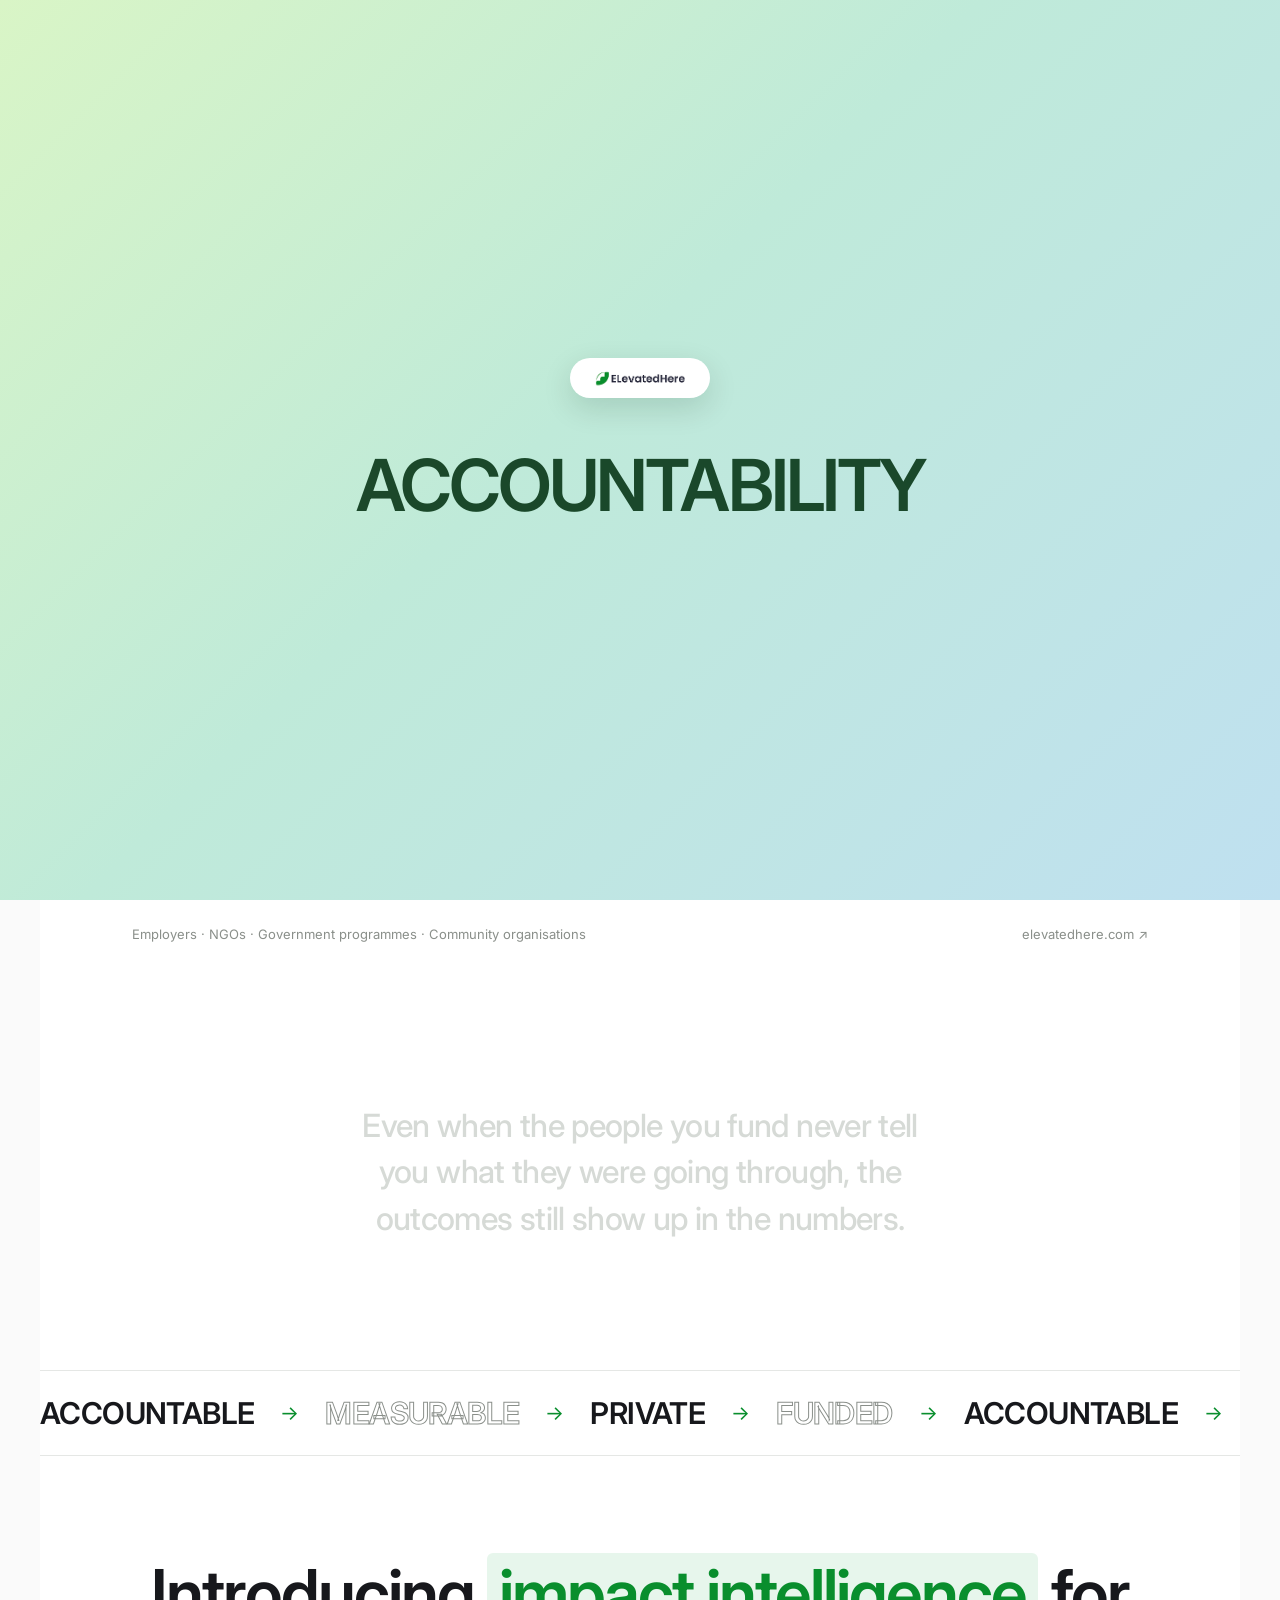
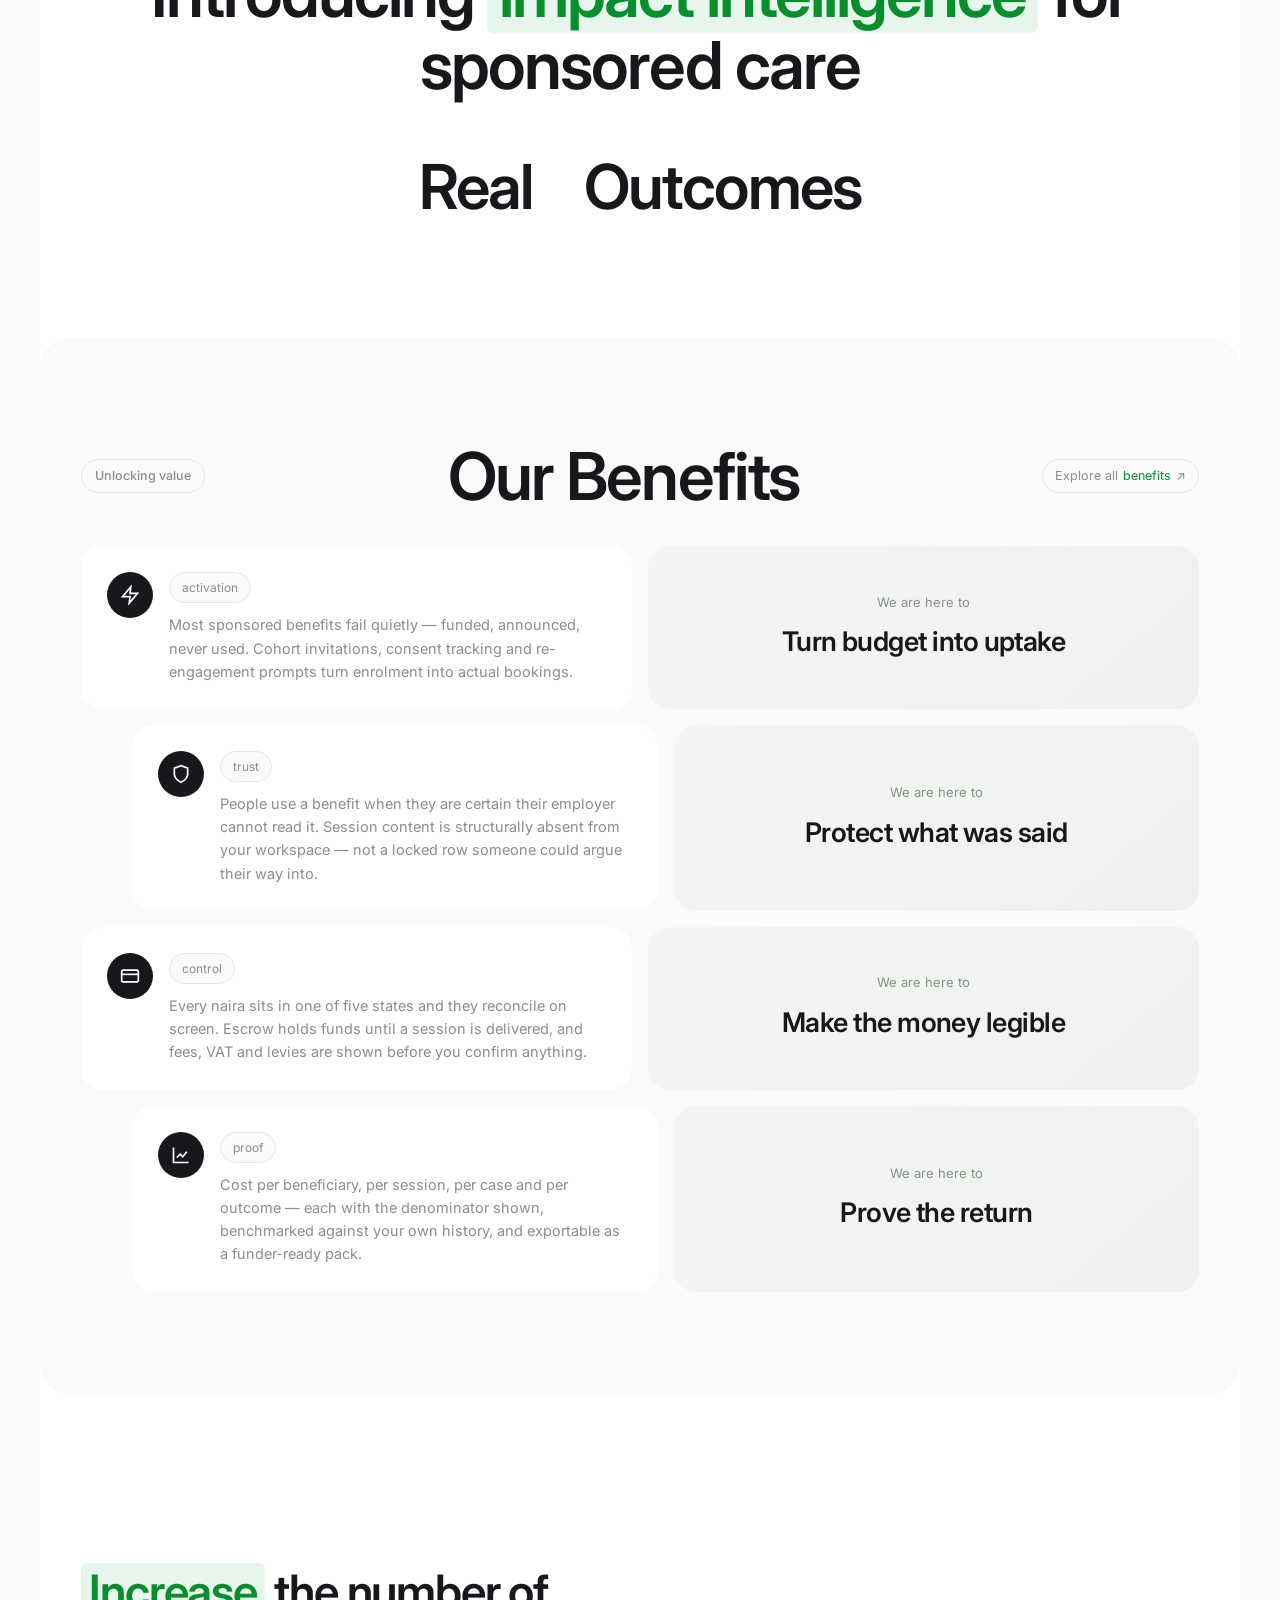
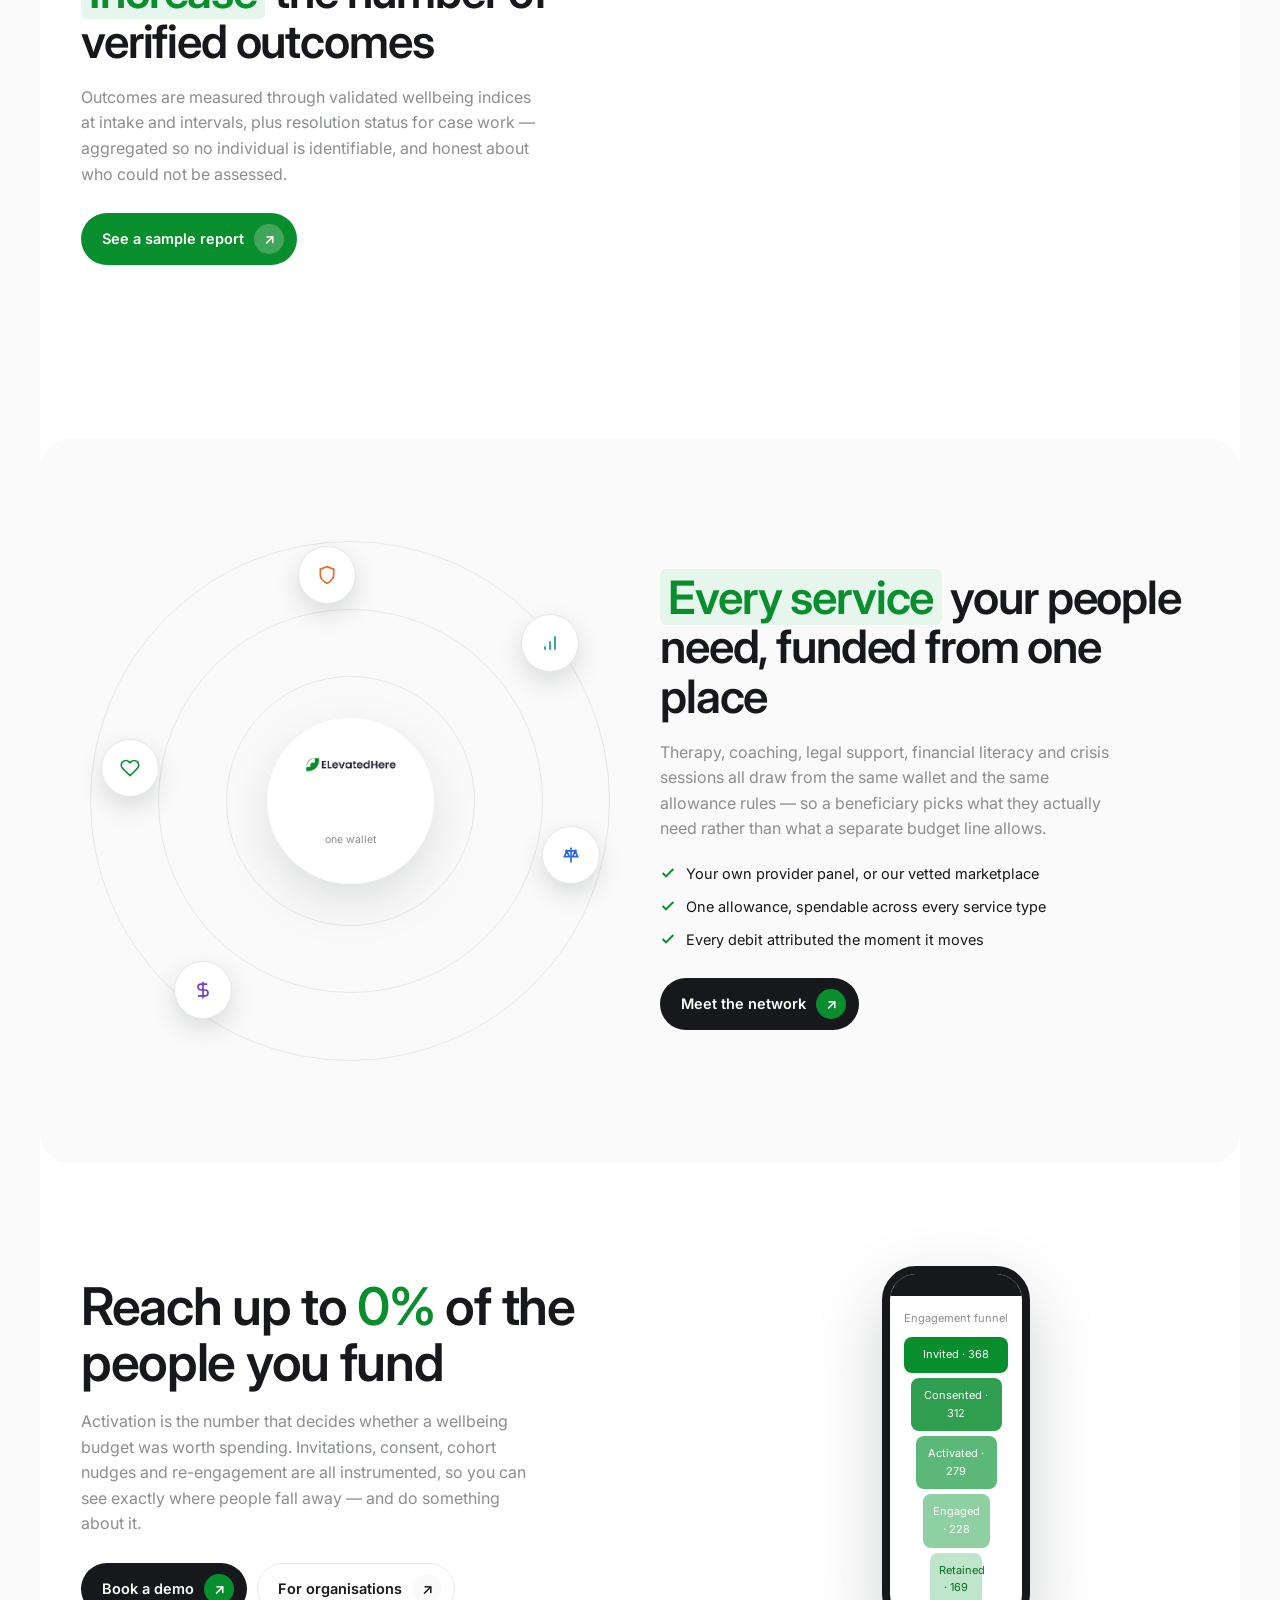
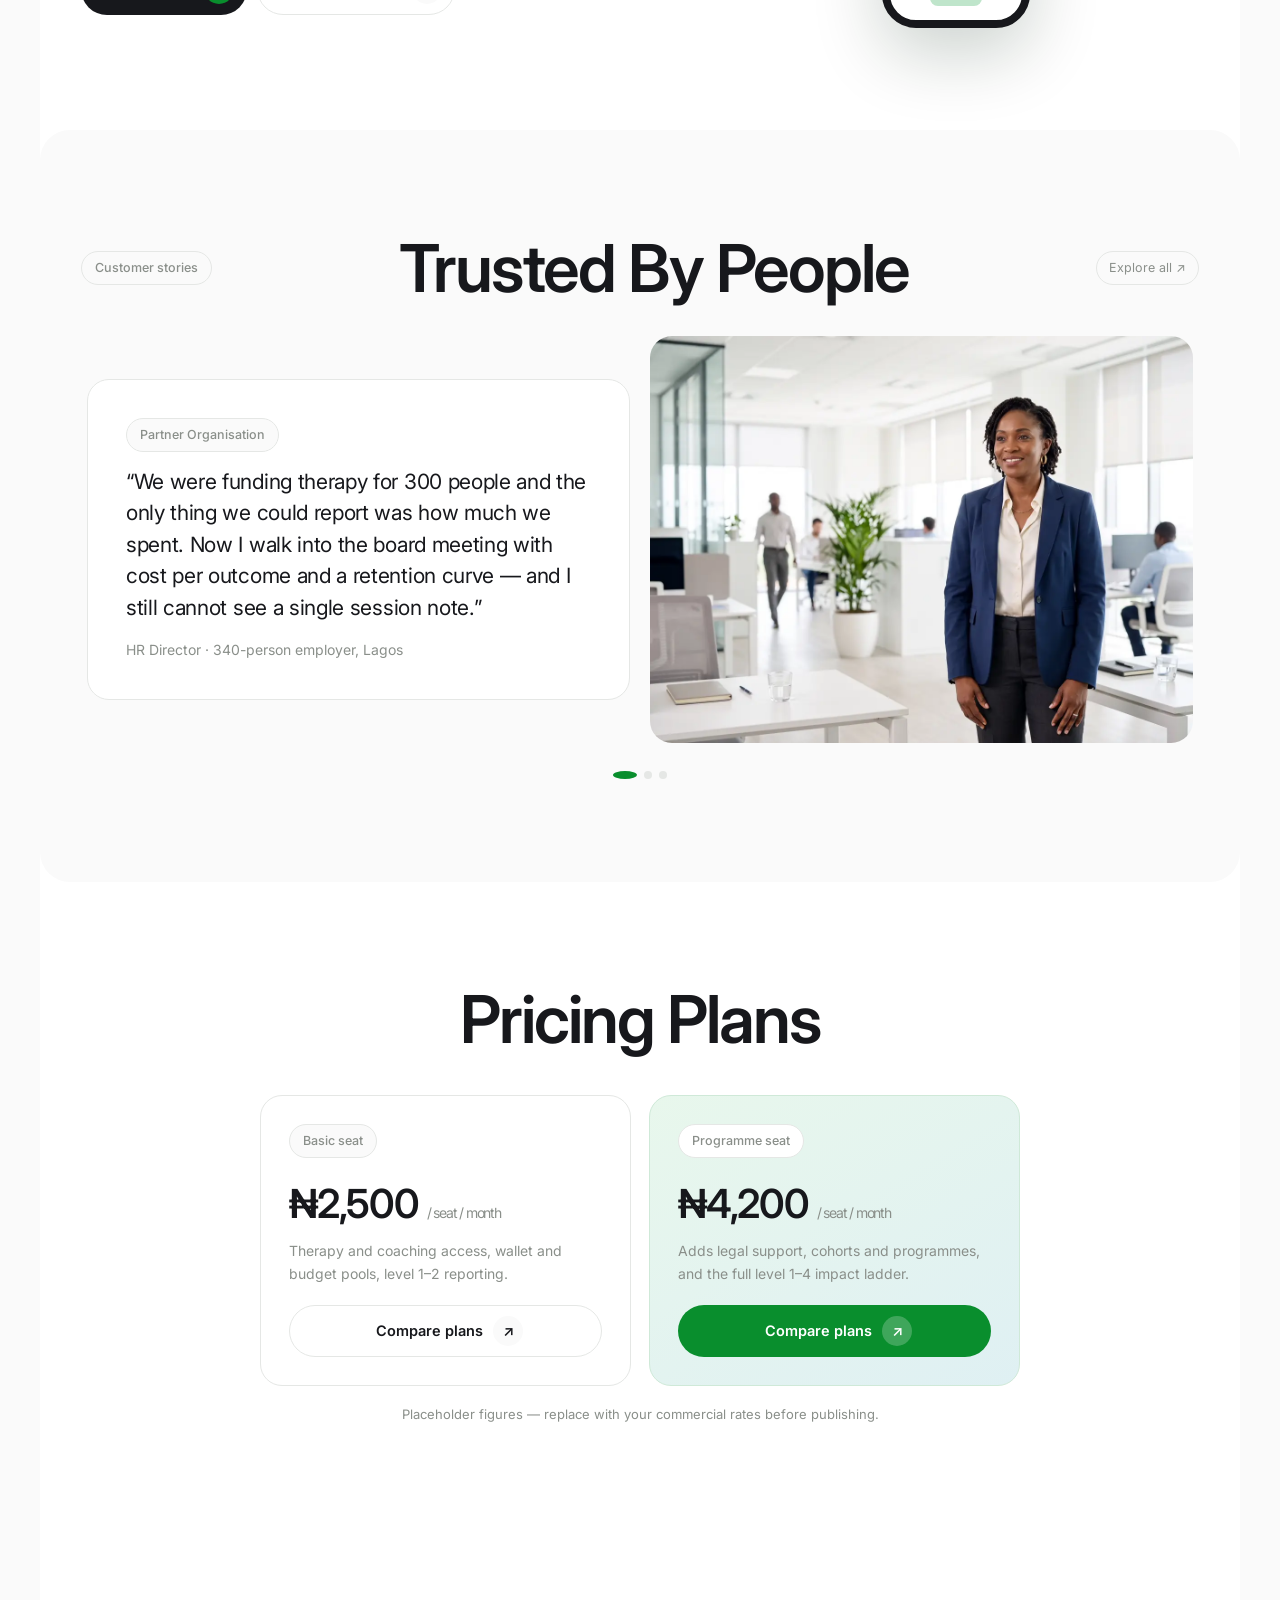
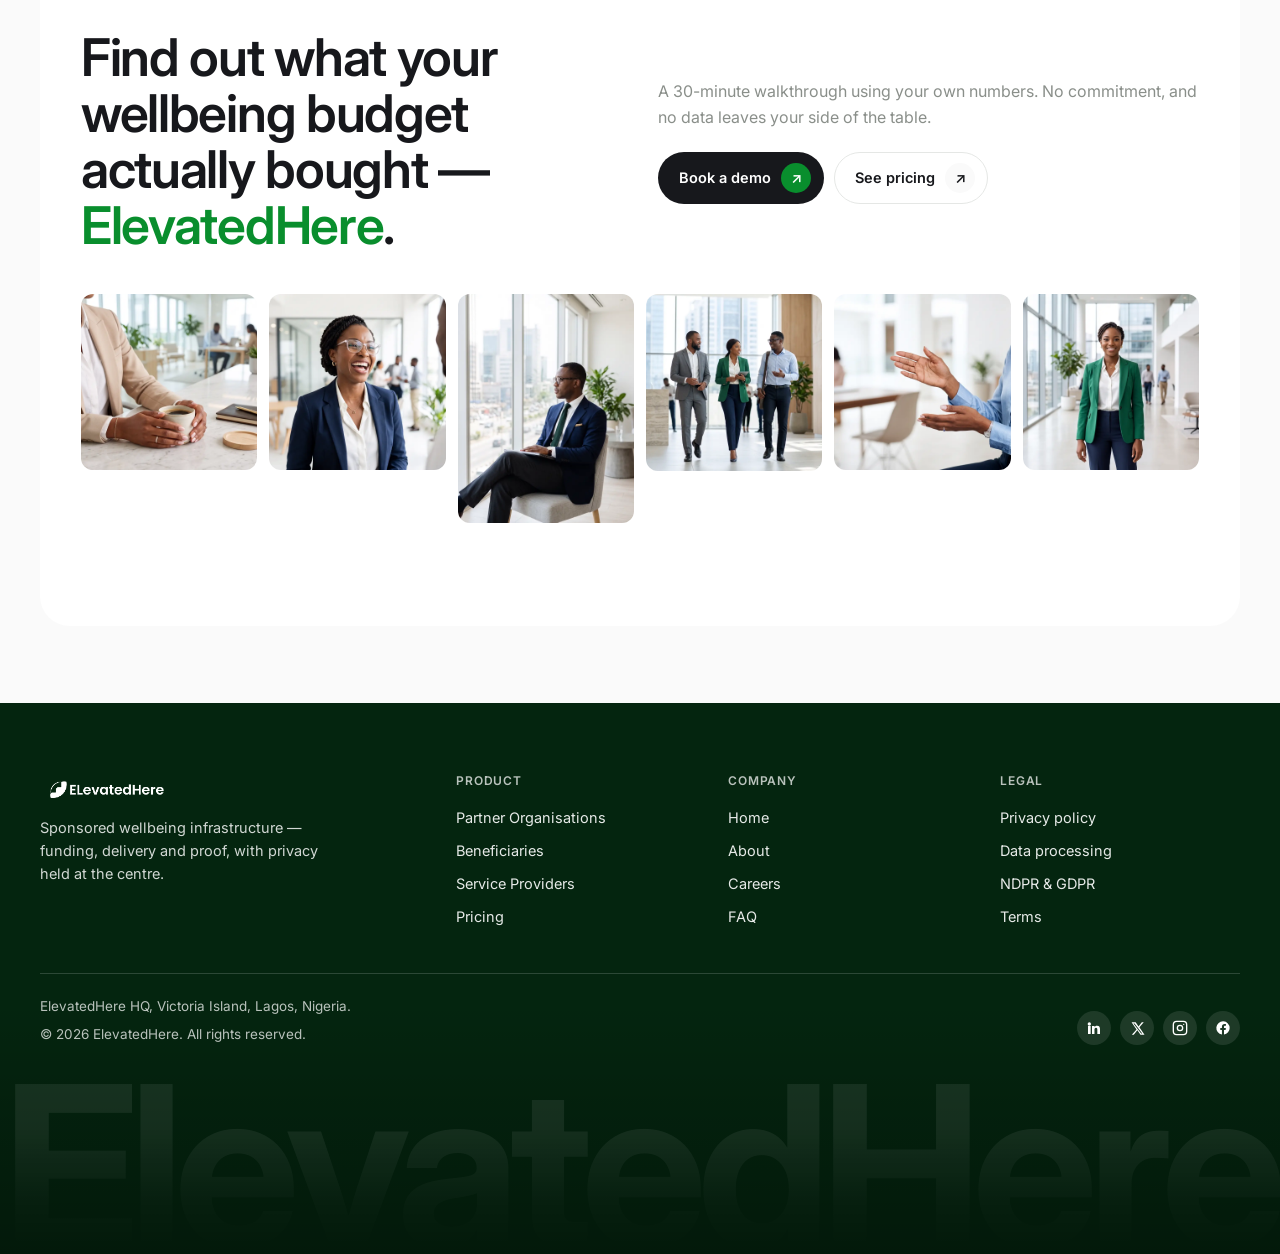
==== index.html @ a2e4712c "Align page gutters to the nav, slow the preloader, rebuild the footer - One shared content column: n" ====
<!doctype html>
<html lang="en">
<head>
<meta charset="utf-8">
<meta name="viewport" content="width=device-width, initial-scale=1">
<title>ElevatedHere — Sponsor wellbeing. See what it changed.</title>
<meta name="description" content="Fund therapy, coaching and legal support for the people you serve — and prove the impact, without ever seeing what was said in a session.">
<link rel="preconnect" href="https://fonts.googleapis.com">
<link rel="preconnect" href="https://fonts.gstatic.com" crossorigin>
<link href="https://fonts.googleapis.com/css2?family=Inter:wght@400;500;600;700&display=swap" rel="stylesheet">
<link rel="stylesheet" href="assets/styles.css">
<link rel="stylesheet" href="assets/components.css">
</head>
<body class="loading">

<div class="pre">
  <div class="pre-pill"><img src="assets/logo-dark.png" alt="ElevatedHere"></div>
  <div class="pre-word" data-word="ACCOUNTABILITY">ACCOUNTABILITY</div>
</div>

<div class="progress"><i></i></div>

<nav class="nav">
  <div class="nav-inner">
    <a class="logo" href="index.html"><img src="assets/logo-dark.png" alt="ElevatedHere"></a>
    <a class="chip" href="#demo">Contact us ↗</a>
    <div class="nav-links">
      <a href="partner-organisations.html">Organisations</a>
      <a href="beneficiaries.html">Beneficiaries</a>
      <a href="providers.html">Providers</a>
      <a href="#benefits">Benefits</a>
      <a href="pricing.html">Pricing</a>
      <a href="faq.html">FAQ</a>
    </div>
    <a class="btn btn-dark btn-sm" href="#demo">Book a demo <span class="cap">↗</span></a>
    <button class="nav-toggle" aria-label="Menu" aria-expanded="false"><span></span><span></span></button>
  </div>
</nav>

<div class="wrap"><div class="shell">

  <!-- ================= HERO ================= -->
  <header class="hero">
    <div class="hero-grid">
      <div class="hero-left">
        <h1>
          <span class="line"><span>Sponsor</span></span>
          <span class="line"><span>wellbeing. See</span></span>
          <span class="line"><span>what it <em class="hl" style="font-style:normal">changed</em>.</span></span>
        </h1>
        <p class="hero-sub fade-up d1"><b>Fund therapy, coaching and legal support</b> for the people you serve — then prove <b>what that money actually bought</b>, in outcomes rather than invoices, without ever seeing what was said in a session.</p>
        <div class="hero-actions fade-up d2">
          <a class="btn btn-dark" href="#demo">Book a demo <span class="cap">↗</span></a>
          <a class="btn btn-light" href="#how">See how it works <span class="cap">↗</span></a>
        </div>
        <div class="hero-tags fade-up d3">
          <span class="tag">NDPR &amp; GDPR aligned</span>
          <span class="tag on">Privacy-first</span>
          <span class="tag">Escrow-protected</span>
        </div>
      </div>

      <div class="hero-media fade-up d2">
        <div class="hero-orbs">
          <div class="orb"><svg width="18" height="18" viewBox="0 0 24 24" fill="none" stroke="#098e2d" stroke-width="2"><path d="M20.8 4.6a5.5 5.5 0 0 0-7.8 0L12 5.7l-1-1.1a5.5 5.5 0 0 0-7.8 7.8l1 1.1L12 21l7.8-7.5 1-1.1a5.5 5.5 0 0 0 0-7.8z"/></svg></div>
          <div class="orb"><svg width="18" height="18" viewBox="0 0 24 24" fill="none" stroke="#098e2d" stroke-width="2"><path d="M12 22s8-4 8-10V5l-8-3-8 3v7c0 6 8 10 8 10z"/></svg></div>
          <div class="orb"><svg width="18" height="18" viewBox="0 0 24 24" fill="none" stroke="#098e2d" stroke-width="2"><path d="M3 3v18h18"/><path d="m7 15 4-4 3 3 5-6"/></svg></div>
        </div>

        <div class="col up">
          <div class="pcard"><img src="assets/img/hero-1.webp" alt="A counselling conversation"><span class="x">×</span><span class="say">Book a session <i>↙</i></span></div>
          <div class="pcard"><img src="assets/img/hero-2.webp" alt="A provider with a client"><span class="x">×</span></div>
          <div class="pcard"><img src="assets/img/hero-3.webp" alt="A beneficiary portrait"><span class="x">×</span><span class="say">Private by default <i>↙</i></span></div>
        </div>

        <div class="col down">
          <div class="pcard"><img src="assets/img/hero-4.webp" alt="A team planning a programme"><span class="x">×</span><span class="say">See the impact <i>↙</i></span></div>
          <div class="pcard"><img src="assets/img/hero-5.webp" alt="A beneficiary reflecting"><span class="x">×</span></div>
          <div class="pcard"><img src="assets/img/hero-6.webp" alt="A practitioner portrait"><span class="x">×</span><span class="say">Verified provider <i>↙</i></span></div>
        </div>
      </div>
    </div>

    <div class="hero-tags" style="justify-content:space-between;padding:0 clamp(20px,4vw,56px) 30px">
      <span class="muted" style="font-size:13px">Employers · NGOs · Government programmes · Community organisations</span>
      <span class="muted" style="font-size:13px">elevatedhere.com ↗</span>
    </div>
  </header>

  <!-- ================= word-highlight statement ================= -->
  <section class="statement wide">
    <p data-words data-green="outcomes|still|show|up">Even when the people you fund never tell you what they were going through, the outcomes still show up in the numbers.</p>
  </section>

  <!-- ================= ticker ================= -->
  <div class="ticker">
    <div class="ticker-track">
      <b>ACCOUNTABLE</b><i>→</i><b class="out">MEASURABLE</b><i>→</i><b>PRIVATE</b><i>→</i><b class="out">FUNDED</b><i>→</i>
    </div>
  </div>

  <!-- ================= big statement + split card ================= -->
  <section class="section">
    <h2 class="big reveal" style="margin-bottom:36px">Introducing <span class="mark">impact intelligence</span> for sponsored care</h2>
    <div class="split">
      <span class="sw">Real</span>
      <div class="slot"><div class="pcard"><img loading="lazy" decoding="async" src="assets/img/split-card.webp" alt="A beneficiary of a sponsored programme"></div></div>
      <span class="sw">Outcomes</span>
    </div>
  </section>

  <!-- ================= benefits stack ================= -->
  <section class="section" id="benefits" style="background:var(--tile);border-radius:var(--r-xl)">
    <div style="display:flex;justify-content:space-between;align-items:center;gap:16px;flex-wrap:wrap">
      <span class="eyebrow">Unlocking value</span>
      <h2 class="big" style="flex:1;min-width:260px">Our Benefits</h2>
      <a class="chip" href="#demo">Explore all <span class="hl">benefits</span> ↗</a>
    </div>

    <div style="margin-top:34px">
      <div class="brow">
        <div class="bleft">
          <div class="bicon"><svg width="20" height="20" viewBox="0 0 24 24" fill="none" stroke="#fff" stroke-width="2"><path d="M13 2 3 14h9l-1 8 10-12h-9z"/></svg></div>
          <div><span class="btag">activation</span><p>Most sponsored benefits fail quietly — funded, announced, never used. Cohort invitations, consent tracking and re-engagement prompts turn enrolment into actual bookings.</p></div>
        </div>
        <div class="bright"><div><small>We are here to</small><b>Turn budget into uptake</b></div></div>
      </div>

      <div class="brow">
        <div class="bleft">
          <div class="bicon"><svg width="20" height="20" viewBox="0 0 24 24" fill="none" stroke="#fff" stroke-width="2"><path d="M12 22s8-4 8-10V5l-8-3-8 3v7c0 6 8 10 8 10z"/></svg></div>
          <div><span class="btag">trust</span><p>People use a benefit when they are certain their employer cannot read it. Session content is structurally absent from your workspace — not a locked row someone could argue their way into.</p></div>
        </div>
        <div class="bright"><div><small>We are here to</small><b>Protect what was said</b></div></div>
      </div>

      <div class="brow">
        <div class="bleft">
          <div class="bicon"><svg width="20" height="20" viewBox="0 0 24 24" fill="none" stroke="#fff" stroke-width="2"><rect x="2" y="5" width="20" height="14" rx="2"/><path d="M2 10h20"/></svg></div>
          <div><span class="btag">control</span><p>Every naira sits in one of five states and they reconcile on screen. Escrow holds funds until a session is delivered, and fees, VAT and levies are shown before you confirm anything.</p></div>
        </div>
        <div class="bright"><div><small>We are here to</small><b>Make the money legible</b></div></div>
      </div>

      <div class="brow">
        <div class="bleft">
          <div class="bicon"><svg width="20" height="20" viewBox="0 0 24 24" fill="none" stroke="#fff" stroke-width="2"><path d="M3 3v18h18"/><path d="m7 15 4-4 3 3 5-6"/></svg></div>
          <div><span class="btag">proof</span><p>Cost per beneficiary, per session, per case and per outcome — each with the denominator shown, benchmarked against your own history, and exportable as a funder-ready pack.</p></div>
        </div>
        <div class="bright"><div><small>We are here to</small><b>Prove the return</b></div></div>
      </div>
    </div>
  </section>

  <!-- ================= cluster: outcomes ================= -->
  <section class="section">
    <div style="display:grid;grid-template-columns:1fr 1fr;gap:40px;align-items:center" class="reveal">
      <div>
        <h2 style="font-size:clamp(28px,4vw,46px)"><span class="mark">Increase</span> the number of verified outcomes</h2>
        <p class="muted" style="margin-top:18px;max-width:46ch">Outcomes are measured through validated wellbeing indices at intake and intervals, plus resolution status for case work — aggregated so no individual is identifiable, and honest about who could not be assessed.</p>
        <div class="hero-actions" style="margin-top:26px">
          <a class="btn btn-green" href="#demo">See a sample report <span class="cap">↗</span></a>
        </div>
      </div>
      <div class="cluster">
        <div class="cl" style="left:4%;top:4%;width:56%;--fy:34px">
          <div class="pcard" style="aspect-ratio:16/11;border-radius:10px"><img loading="lazy" decoding="async" src="assets/img/cluster-main.webp" alt="A provider in session"></div>
        </div>
        <div class="cl" style="right:2%;top:16%;width:38%;--fx:30px">
          <div style="font-size:10px;font-weight:600;color:var(--grey);letter-spacing:.05em">WELLBEING</div>
          <div style="font-size:26px;font-weight:600;letter-spacing:-.02em" data-count="74%">0%</div>
          <div style="font-size:11px;color:var(--green);font-weight:600">↑ +5 pts this quarter</div>
        </div>
        <div class="cl" style="left:10%;bottom:6%;width:52%;--fy:40px">
          <div style="display:flex;gap:8px;align-items:center">
            <div style="width:30px;height:30px;border-radius:50%;background:var(--green-100);display:grid;place-items:center;color:var(--green);font-size:12px;font-weight:700">★</div>
            <div><div style="font-size:12px;font-weight:600">4.6 / 5 satisfaction</div><div style="font-size:10.5px;color:var(--grey)">412 post-session ratings</div></div>
          </div>
        </div>
        <div class="cl" style="right:6%;bottom:16%;width:42%;--fx:26px;--fy:20px">
          <div style="font-size:10px;font-weight:600;color:var(--grey);letter-spacing:.05em">COST PER OUTCOME</div>
          <div style="font-size:22px;font-weight:600;letter-spacing:-.02em" data-count="₦142,000">₦0</div>
          <div style="font-size:11px;color:var(--green);font-weight:600">↓ 10% cheaper</div>
        </div>
      </div>
    </div>
  </section>

  <!-- ================= orbit: every service, one wallet ================= -->
  <section class="section" style="background:var(--tile);border-radius:var(--r-xl)">
    <div style="display:grid;grid-template-columns:1fr 1fr;gap:40px;align-items:center" class="reveal">
      <div class="orbit">
        <div class="ring"></div><div class="ring r2"></div><div class="ring r3"></div>
        <div class="spin">
          <div class="sat" style="left:2%;top:38%"><span><svg width="20" height="20" viewBox="0 0 24 24" fill="none" stroke="#098e2d" stroke-width="2"><path d="M20.8 4.6a5.5 5.5 0 0 0-7.8 0L12 5.7l-1-1.1a5.5 5.5 0 0 0-7.8 7.8l1 1.1L12 21l7.8-7.5 1-1.1a5.5 5.5 0 0 0 0-7.8z"/></svg></span></div>
          <div class="sat" style="right:6%;top:14%"><span><svg width="20" height="20" viewBox="0 0 24 24" fill="none" stroke="#0f969d" stroke-width="2"><path d="M12 20V10M18 20V4M6 20v-4"/></svg></span></div>
          <div class="sat" style="right:2%;bottom:34%"><span><svg width="20" height="20" viewBox="0 0 24 24" fill="none" stroke="#2868e0" stroke-width="2"><path d="M12 3v18M5 7h14M7 7l-3 7h6zM17 7l-3 7h6z"/></svg></span></div>
        </div>
        <div class="spin rev">
          <div class="sat" style="left:16%;bottom:8%"><span><svg width="20" height="20" viewBox="0 0 24 24" fill="none" stroke="#733dd0" stroke-width="2"><path d="M12 2v20M17 5H9.5a3.5 3.5 0 0 0 0 7h5a3.5 3.5 0 0 1 0 7H6"/></svg></span></div>
          <div class="sat" style="left:40%;top:1%"><span><svg width="20" height="20" viewBox="0 0 24 24" fill="none" stroke="#e96729" stroke-width="2"><path d="M12 22s8-4 8-10V5l-8-3-8 3v7c0 6 8 10 8 10z"/></svg></span></div>
        </div>
        <div class="hub"><img src="assets/logo-dark.png" alt="ElevatedHere"><div style="font-size:10.5px;color:var(--grey);margin-top:6px">one wallet</div></div>
      </div>
      <div>
        <h2 style="font-size:clamp(28px,4vw,46px)"><span class="mark">Every service</span> your people need, funded from one place</h2>
        <p class="muted" style="margin-top:18px;max-width:46ch">Therapy, coaching, legal support, financial literacy and crisis sessions all draw from the same wallet and the same allowance rules — so a beneficiary picks what they actually need rather than what a separate budget line allows.</p>
        <ul class="ticks">
          <li><svg width="16" height="16" viewBox="0 0 24 24" fill="none" stroke="#098e2d" stroke-width="3"><path d="M20 6 9 17l-5-5"/></svg> Your own provider panel, or our vetted marketplace</li>
          <li><svg width="16" height="16" viewBox="0 0 24 24" fill="none" stroke="#098e2d" stroke-width="3"><path d="M20 6 9 17l-5-5"/></svg> One allowance, spendable across every service type</li>
          <li><svg width="16" height="16" viewBox="0 0 24 24" fill="none" stroke="#098e2d" stroke-width="3"><path d="M20 6 9 17l-5-5"/></svg> Every debit attributed the moment it moves</li>
        </ul>
        <div class="hero-actions" style="margin-top:26px">
          <a class="btn btn-dark" href="providers.html">Meet the network <span class="cap">↗</span></a>
        </div>
      </div>
    </div>
  </section>

  <!-- ================= reach statement ================= -->
  <section class="section">
    <div style="display:grid;grid-template-columns:1.1fr .9fr;gap:40px;align-items:center" class="reveal">
      <div>
        <h2 style="font-size:clamp(28px,4.4vw,52px)">Reach up to <span class="hl" data-count="78%">0%</span> of the people you fund</h2>
        <p class="muted" style="margin-top:18px;max-width:46ch">Activation is the number that decides whether a wellbeing budget was worth spending. Invitations, consent, cohort nudges and re-engagement are all instrumented, so you can see exactly where people fall away — and do something about it.</p>
        <div class="hero-actions" style="margin-top:26px">
          <a class="btn btn-dark" href="#demo">Book a demo <span class="cap">↗</span></a>
          <a class="btn btn-light" href="partner-organisations.html">For organisations <span class="cap">↗</span></a>
        </div>
      </div>
      <div style="display:grid;place-items:center">
        <div class="device">
          <div class="device-top"></div>
          <div class="dev-body">
            <div style="font-size:11px;color:var(--grey)">Engagement funnel</div>
            <div style="display:grid;gap:5px;margin-top:10px">
              <span style="display:block;padding:9px;border-radius:8px;background:#098e2d;color:#fff;font-size:11px;text-align:center">Invited · 368</span>
              <span style="display:block;padding:9px;border-radius:8px;background:#2f9e4f;color:#fff;font-size:11px;text-align:center;width:88%;margin-inline:auto">Consented · 312</span>
              <span style="display:block;padding:9px;border-radius:8px;background:#5cb878;color:#fff;font-size:11px;text-align:center;width:77%;margin-inline:auto">Activated · 279</span>
              <span style="display:block;padding:9px;border-radius:8px;background:#8fd0a3;color:#fff;font-size:11px;text-align:center;width:64%;margin-inline:auto">Engaged · 228</span>
              <span style="display:block;padding:9px;border-radius:8px;background:#bfe5cb;color:#0a6b23;font-size:11px;text-align:center;width:50%;margin-inline:auto">Retained · 169</span>
            </div>
          </div>
        </div>
      </div>
    </div>
  </section>

  <!-- ================= testimonials ================= -->
  <section class="section" style="background:var(--tile);border-radius:var(--r-xl)">
    <div style="display:flex;justify-content:space-between;align-items:center;gap:16px;flex-wrap:wrap;margin-bottom:26px">
      <span class="eyebrow">Customer stories</span>
      <h2 class="big" style="flex:1;min-width:240px">Trusted By People</h2>
      <a class="chip" href="#demo">Explore all ↗</a>
    </div>
    <div class="tcar" data-carousel>
      <div class="ttrack">
        <div class="tslide">
          <div class="tquote">
            <span class="eyebrow">Partner Organisation</span>
            <blockquote>“We were funding therapy for 300 people and the only thing we could report was how much we spent. Now I walk into the board meeting with cost per outcome and a retention curve — and I still cannot see a single session note.”</blockquote>
            <p class="muted" style="margin-top:16px;font-size:14px">HR Director · 340-person employer, Lagos</p>
          </div>
          <div class="tphoto"><img loading="lazy" decoding="async" src="assets/img/testimonial-1.webp" alt="Portrait of an HR director"></div>
        </div>
        <div class="tslide">
          <div class="tquote">
            <span class="eyebrow">Programme lead</span>
            <blockquote>“The privacy dial got it past our works council. We could show exactly what management would and would not be able to see, before a single person enrolled.”</blockquote>
            <p class="muted" style="margin-top:16px;font-size:14px">Head of People · manufacturing group, 1,200 staff</p>
          </div>
          <div class="tphoto"><img loading="lazy" decoding="async" src="assets/img/testimonial-2.webp" alt="Two colleagues in conversation"></div>
        </div>
        <div class="tslide">
          <div class="tquote">
            <span class="eyebrow">Provider</span>
            <blockquote>“Half my practice used to be admin — invoicing HR departments and waiting sixty days. Here the money is already sitting in escrow before I open the session.”</blockquote>
            <p class="muted" style="margin-top:16px;font-size:14px">Clinical psychologist · on the network since 2025</p>
          </div>
          <div class="tphoto"><img loading="lazy" decoding="async" src="assets/img/testimonial-3.webp" alt="Portrait of a practitioner"></div>
        </div>
      </div>
    </div>
    <div class="tdots"></div>
  </section>

  <!-- ================= pricing teaser ================= -->
  <section class="section">
    <h2 class="big reveal">Pricing Plans</h2>
    <div class="plans stagger">
      <div class="plan">
        <span class="eyebrow">Basic seat</span>
        <div class="plan-price">₦2,500 <small>/ seat / month</small></div>
        <p class="muted" style="font-size:14px">Therapy and coaching access, wallet and budget pools, level 1–2 reporting.</p>
        <a class="btn btn-light" style="margin-top:20px" href="pricing.html">Compare plans <span class="cap">↗</span></a>
      </div>
      <div class="plan pro">
        <span class="eyebrow" style="background:#fff">Programme seat</span>
        <div class="plan-price">₦4,200 <small>/ seat / month</small></div>
        <p class="muted" style="font-size:14px">Adds legal support, cohorts and programmes, and the full level 1–4 impact ladder.</p>
        <a class="btn btn-green" style="margin-top:20px" href="pricing.html">Compare plans <span class="cap">↗</span></a>
      </div>
    </div>
    <p class="center muted" style="font-size:13px;margin-top:18px">Placeholder figures — replace with your commercial rates before publishing.</p>
  </section>

  <!-- ================= final CTA + mosaic ================= -->
  <section class="section" id="demo">
    <div style="display:grid;grid-template-columns:1fr 1fr;gap:36px;align-items:center" class="reveal">
      <h2 style="font-size:clamp(28px,4.4vw,52px)">Find out what your wellbeing budget actually bought — <span class="hl">ElevatedHere</span>.</h2>
      <div>
        <p class="muted">A 30-minute walkthrough using your own numbers. No commitment, and no data leaves your side of the table.</p>
        <div class="hero-actions" style="margin-top:22px">
          <a class="btn btn-dark" href="#">Book a demo <span class="cap">↗</span></a>
          <a class="btn btn-light" href="pricing.html">See pricing <span class="cap">↗</span></a>
        </div>
      </div>
    </div>
    <div class="mosaic stagger">
      <div class="pcard"><img loading="lazy" decoding="async" src="assets/img/mosaic-1.webp" alt=""></div>
      <div class="pcard"><img loading="lazy" decoding="async" src="assets/img/mosaic-2.webp" alt=""></div>
      <div class="pcard"><img loading="lazy" decoding="async" src="assets/img/mosaic-3.webp" alt=""></div>
      <div class="pcard"><img loading="lazy" decoding="async" src="assets/img/mosaic-4.webp" alt=""></div>
      <div class="pcard"><img loading="lazy" decoding="async" src="assets/img/mosaic-5.webp" alt=""></div>
      <div class="pcard"><img loading="lazy" decoding="async" src="assets/img/mosaic-6.webp" alt=""></div>
    </div>
  </section>

</div></div>

<footer>
  <div class="wrap">
    <div class="foot-grid">
      <div class="foot-brand">
        <a class="logo" href="index.html" style="height:28px"><img src="assets/logo-light.png" alt="ElevatedHere" style="height:28px"></a>
        <p>Sponsored wellbeing infrastructure &mdash; funding, delivery and proof, with privacy held at the centre.</p>
      </div>
      <div><h4>Product</h4><a href="partner-organisations.html">Partner Organisations</a><a href="beneficiaries.html">Beneficiaries</a><a href="providers.html">Service Providers</a><a href="pricing.html">Pricing</a></div>
      <div><h4>Company</h4><a href="index.html">Home</a><a href="#">About</a><a href="#">Careers</a><a href="faq.html">FAQ</a></div>
      <div><h4>Legal</h4><a href="#">Privacy policy</a><a href="#">Data processing</a><a href="#">NDPR &amp; GDPR</a><a href="#">Terms</a></div>
    </div>
    <div class="foot-bot">
      <div>
        <div>ElevatedHere HQ, Victoria Island, Lagos, Nigeria.</div>
        <div style="margin-top:6px">&copy; 2026 ElevatedHere. All rights reserved.</div>
      </div>
      <div class="socials">
        <a href="#" aria-label="LinkedIn"><svg width="16" height="16" viewBox="0 0 24 24" fill="#fff"><path d="M4.98 3.5a2.5 2.5 0 1 1 0 5 2.5 2.5 0 0 1 0-5zM3 9h4v12H3zM9 9h3.8v1.7h.05c.53-1 1.82-2.05 3.75-2.05C20.4 8.65 21 11 21 14.1V21h-4v-6.1c0-1.45-.03-3.3-2-3.3s-2.3 1.57-2.3 3.2V21H9z"/></svg></a>
        <a href="#" aria-label="X"><svg width="15" height="15" viewBox="0 0 24 24" fill="#fff"><path d="M18.9 2H22l-7 8 8.2 12h-6.4l-5-7.3L6 22H2.9l7.5-8.6L2.5 2h6.6l4.5 6.6zm-1.1 18h1.8L7.3 3.9H5.4z"/></svg></a>
        <a href="#" aria-label="Instagram"><svg width="16" height="16" viewBox="0 0 24 24" fill="none" stroke="#fff" stroke-width="2"><rect x="2" y="2" width="20" height="20" rx="5"/><circle cx="12" cy="12" r="4"/><circle cx="17.5" cy="6.5" r="1" fill="#fff" stroke="none"/></svg></a>
        <a href="#" aria-label="Facebook"><svg width="16" height="16" viewBox="0 0 24 24" fill="#fff"><path d="M22 12a10 10 0 1 0-11.6 9.9v-7H7.9V12h2.5V9.8c0-2.5 1.5-3.9 3.8-3.9 1.1 0 2.2.2 2.2.2v2.5h-1.3c-1.2 0-1.6.8-1.6 1.6V12h2.8l-.4 2.9h-2.4v7A10 10 0 0 0 22 12z"/></svg></a>
      </div>
    </div>
  </div>
  <div class="foot-mark" aria-hidden="true">ElevatedHere</div>
</footer>

<script src="assets/app.js"></script>
</body>
</html>
---- assets/styles.css ----
/* ElevatedHere — marketing site
   Tokens from the platform design system in Figma. Inter only, brand green only. */

:root{
  --green:#098e2d; --green-700:#077024; --green-100:#e7f6ec; --green-300:#7fe39b;
  --ink:#17181c; --grey:#8a8f8a; --border:#e5e7e5; --tile:#fafafa; --white:#fff;
  --green-900:#04250f;
  --amber:#b45309; --amber-bg:#fef3c7; --red:#b91c1c; --red-bg:#fee2e2;
  --blue:#1d4ed8; --blue-bg:#dbeafe; --purple:#7c3aed; --purple-bg:#ede9fe;
  --c1:#098e2d; --c2:#34b366; --c3:#0f969d; --c4:#2868e0; --c5:#733dd0; --c6:#e96729; --c-neutral:#c9ccc9;
  --max:1200px;--page:min(100% - 32px,1200px);--gut:clamp(18px,3.2vw,44px); --r:12px; --r-lg:22px; --r-xl:30px;
  --shadow:0 1px 2px rgba(23,24,28,.04),0 12px 32px rgba(23,24,28,.07);
  --shadow-lg:0 26px 70px rgba(4,37,15,.2);
  --ease:cubic-bezier(.22,1,.36,1); --ease-out:cubic-bezier(.16,1,.3,1);
}
*,*::before,*::after{box-sizing:border-box}
html{scroll-behavior:smooth}
body{margin:0;background:var(--tile);color:var(--ink);font-family:Inter,-apple-system,BlinkMacSystemFont,"Segoe UI",sans-serif;font-size:16px;line-height:1.6;-webkit-font-smoothing:antialiased;overflow-x:hidden}
body.loading{overflow:hidden}
img{max-width:100%;display:block}
a{color:inherit}
h1,h2,h3,h4{margin:0;line-height:1.08;letter-spacing:-.025em;font-weight:600}
p{margin:0}
.wrap{width:var(--page);margin-inline:auto}
.section{padding:clamp(60px,8vw,118px) var(--gut)}
.shell>.section,.shell>header{padding-inline:var(--gut)}
.hero-left{padding-inline:0}
.center{text-align:center}
.hl{color:var(--green)}
.mark{background:var(--green-100);color:var(--green);padding:0 .18em;border-radius:6px;box-decoration-break:clone;-webkit-box-decoration-break:clone}
.muted{color:var(--grey)}
.shell{background:var(--white);border-radius:var(--r-xl);overflow:hidden}

/* ============ preloader ============ */
.pre{position:fixed;inset:0;z-index:999;display:grid;place-items:center;align-content:center;gap:clamp(18px,3vw,30px);padding:24px;background:linear-gradient(135deg,#d9f5c6 0%,#bfead9 45%,#bfe0f0 100%);transition:opacity .9s var(--ease),visibility .9s}
.pre.done{opacity:0;visibility:hidden}
.pre-word{font-size:clamp(22px,5.6vw,80px);font-weight:600;letter-spacing:-.04em;color:#0d3b1c;white-space:nowrap;opacity:.92;font-variant-numeric:tabular-nums}
.pre-pill{position:relative;z-index:1;animation:preIn .9s var(--ease-out) both;display:flex;align-items:center;gap:8px;background:#fff;border-radius:999px;padding:9px 18px;box-shadow:0 10px 30px rgba(4,37,15,.14)}
.pre-pill img{height:22px}
@keyframes preIn{from{opacity:0;transform:translateY(14px) scale(.96)}to{opacity:1;transform:none}}

/* ============ nav ============ */
.nav{position:fixed;inset:14px 0 auto;z-index:150;display:flex;justify-content:center;pointer-events:none}
.nav-inner{pointer-events:auto;display:flex;align-items:center;gap:10px;width:var(--page);padding:8px var(--gut);background:rgba(255,255,255,.9);backdrop-filter:blur(20px) saturate(1.5);border:1px solid var(--border);border-radius:999px;box-shadow:0 1px 2px rgba(23,24,28,.04);transform:translateY(-130%);opacity:0;transition:box-shadow .35s var(--ease),transform .8s var(--ease-out) .1s,opacity .5s .1s}
.ready .nav-inner{transform:none;opacity:1}
.nav.scrolled .nav-inner{box-shadow:0 2px 6px rgba(23,24,28,.06),0 16px 40px rgba(23,24,28,.12)}
.logo{display:flex;align-items:center;height:26px;text-decoration:none;flex:none}
.logo img{height:26px;width:auto}
.chip{display:inline-flex;align-items:center;gap:5px;padding:6px 12px;border-radius:999px;background:var(--tile);border:1px solid var(--border);font-size:12.5px;color:var(--grey);text-decoration:none;white-space:nowrap}
.nav-links{display:flex;gap:2px;margin-inline:auto}
.nav-links a{position:relative;text-decoration:none;font-size:14px;color:var(--grey);padding:8px 13px;border-radius:999px;white-space:nowrap;transition:color .22s}
.nav-links a::after{content:"";position:absolute;left:13px;right:13px;bottom:4px;height:1.5px;background:var(--green);transform:scaleX(0);transform-origin:left;transition:transform .35s var(--ease)}
.nav-links a:hover{color:var(--ink)}
.nav-links a:hover::after,.nav-links a[aria-current=page]::after{transform:scaleX(1)}
.nav-links a[aria-current=page]{color:var(--ink)}
.nav-toggle{display:none;background:none;border:0;padding:10px;cursor:pointer}
.nav-toggle span{display:block;width:18px;height:1.5px;background:var(--ink);margin:4px 0;transition:transform .3s var(--ease)}
.nav-toggle[aria-expanded=true] span:first-child{transform:translateY(5.5px) rotate(45deg)}
.nav-toggle[aria-expanded=true] span:last-child{transform:translateY(-5.5px) rotate(-45deg)}
.nav-spacer{height:86px}

/* ============ buttons ============ */
.btn{position:relative;display:inline-flex;align-items:center;gap:10px;padding:10px 12px 10px 20px;border-radius:999px;border:1px solid transparent;font-size:14.5px;font-weight:600;text-decoration:none;cursor:pointer;white-space:nowrap;transition:transform .25s var(--ease),background .22s,box-shadow .3s,border-color .22s;will-change:transform}
.btn .cap{width:30px;height:30px;border-radius:50%;display:grid;place-items:center;flex:none;transition:transform .35s var(--ease),background .25s}
.btn:hover .cap{transform:rotate(45deg)}
.btn-dark{background:var(--ink);color:#fff}
.btn-dark .cap{background:var(--green);color:#fff}
.btn-dark:hover{background:#000}
.btn-light{background:var(--white);color:var(--ink);border-color:var(--border)}
.btn-light .cap{background:var(--tile);color:var(--ink)}
.btn-light:hover{border-color:#cdd4cd}
.btn-green{background:var(--green);color:#fff}
.btn-green .cap{background:rgba(255,255,255,.22);color:#fff}
.btn-green:hover{background:var(--green-700)}
.btn-sm{padding:8px 10px 8px 16px;font-size:13.5px}
.btn-sm .cap{width:26px;height:26px}

/* ============ hero ============ */
.hero{position:relative;padding-top:104px}
.hero-grid{display:grid;grid-template-columns:1.12fr .88fr;gap:40px;align-items:center;min-height:min(86vh,760px)}
.hero-left{padding:clamp(24px,4vw,56px) 0 clamp(24px,4vw,48px)}
.hero h1{font-size:clamp(38px,5.2vw,66px)}
.line{display:block;overflow:hidden}
.line>span{display:block;transform:translateY(106%);transition:transform 1s var(--ease-out)}
.ready .line>span{transform:none}
.ready .line:nth-child(2)>span{transition-delay:.08s}
.ready .line:nth-child(3)>span{transition-delay:.16s}
.hero-sub{margin-top:22px;max-width:46ch;color:var(--grey);font-size:15.5px}
.hero-sub b{color:var(--ink);font-weight:500}
.hero-actions{display:flex;gap:10px;margin-top:30px;flex-wrap:wrap}
.hero-tags{display:flex;gap:8px;margin-top:clamp(28px,5vw,60px);flex-wrap:wrap;align-items:center}
.tag{padding:7px 14px;border-radius:999px;background:var(--tile);border:1px solid var(--border);font-size:12.5px;color:var(--grey)}
.tag.on{background:var(--green-100);border-color:#cfe9d8;color:var(--green)}
.fade-up{opacity:0;transform:translateY(16px);transition:opacity .8s var(--ease-out),transform .8s var(--ease-out)}
.ready .fade-up{opacity:1;transform:none}
.ready .d1{transition-delay:.3s}.ready .d2{transition-delay:.4s}.ready .d3{transition-delay:.5s}.ready .d4{transition-delay:.6s}

/* twin photo columns, opposite directions */
.hero-media{position:relative;display:grid;grid-template-columns:1fr 1fr;gap:14px;height:min(86vh,760px);overflow:hidden;-webkit-mask-image:linear-gradient(180deg,transparent,#000 12%,#000 88%,transparent);mask-image:linear-gradient(180deg,transparent,#000 12%,#000 88%,transparent)}
.col{display:grid;gap:14px;align-content:start;will-change:transform}
.col.up{animation:colUp 34s linear infinite}
.col.down{animation:colDown 34s linear infinite}
.hero-media:hover .col{animation-play-state:paused}
@keyframes colUp{to{transform:translateY(-50%)}}
@keyframes colDown{from{transform:translateY(-50%)}to{transform:translateY(0)}}
.pcard{position:relative;border-radius:var(--r-lg);overflow:hidden;aspect-ratio:3/4;background:var(--border)}
.pcard img{width:100%;height:100%;object-fit:cover}
.pcard .x{position:absolute;top:10px;right:10px;width:26px;height:26px;border-radius:50%;background:rgba(255,255,255,.92);display:grid;place-items:center;font-size:13px;color:var(--ink)}
.pcard .say{position:absolute;left:10px;right:10px;bottom:10px;display:flex;align-items:center;justify-content:space-between;gap:8px;background:rgba(23,24,28,.86);backdrop-filter:blur(8px);color:#fff;border-radius:999px;padding:7px 8px 7px 14px;font-size:11.5px}
.pcard .say i{width:22px;height:22px;border-radius:50%;background:#fff;color:var(--ink);display:grid;place-items:center;font-style:normal;font-size:11px;flex:none}
.hero-orbs{position:absolute;left:50%;top:50%;transform:translate(-50%,-50%);display:grid;gap:12px;z-index:2}
.orb{width:42px;height:42px;border-radius:50%;display:grid;place-items:center;background:linear-gradient(140deg,#d8f3df,#eaf7ee);border:1px solid #cfe9d8;box-shadow:0 8px 22px rgba(4,37,15,.1)}

/* ============ word-highlight statement ============ */
.statement{padding:clamp(70px,10vw,140px) 0;text-align:center}
.statement p{font-size:clamp(19px,2.6vw,32px);line-height:1.45;letter-spacing:-.02em;max-width:22ch;margin-inline:auto;font-weight:500}
.statement.wide p{max-width:30ch}
.w{color:#d6dad6;transition:color .35s var(--ease)}
.w.on{color:var(--ink)}
.w.g.on{color:var(--green)}

/* ============ big statement ============ */
.big{font-size:clamp(30px,5.4vw,66px);text-align:center;letter-spacing:-.03em}

/* ============ split words admit a card ============ */
.split{display:flex;align-items:center;justify-content:center;gap:clamp(8px,2vw,26px);flex-wrap:nowrap}
.split .sw{font-size:clamp(28px,5vw,62px);font-weight:600;letter-spacing:-.03em;white-space:nowrap}
.split .slot{width:0;opacity:0;transition:width .9s var(--ease-out),opacity .6s .2s;overflow:hidden;flex:none}
.split.in .slot{width:clamp(180px,26vw,330px);opacity:1}
.slot .pcard{aspect-ratio:4/5;border-radius:var(--r-lg)}

/* ============ benefit stack ============ */
.brow{display:grid;grid-template-columns:1fr 1fr;gap:16px;align-items:stretch;margin-top:16px;opacity:0;transform:translateX(60px);transition:opacity .7s var(--ease-out),transform .8s var(--ease-out)}
.brow.in{opacity:1;transform:none}
.brow:nth-child(even){margin-left:clamp(0px,4vw,60px)}
.bleft{background:var(--white);border-radius:var(--r-lg);padding:26px;display:flex;gap:16px;align-items:flex-start}
.bicon{width:46px;height:46px;border-radius:50%;background:var(--ink);color:#fff;display:grid;place-items:center;flex:none}
.btag{display:inline-block;padding:5px 12px;border-radius:999px;background:var(--tile);border:1px solid var(--border);font-size:12px;color:var(--grey);margin-bottom:10px}
.bleft p{color:var(--grey);font-size:14.5px}
.bright{background:linear-gradient(140deg,#f4f6f4,#eef1ee);border-radius:var(--r-lg);padding:30px;display:grid;place-items:center;text-align:center}
.bright small{color:var(--grey);font-size:13px;display:block;margin-bottom:8px}
.bright b{font-size:clamp(20px,2.4vw,27px);font-weight:600;letter-spacing:-.02em}

/* ============ arrow ticker ============ */
.ticker{overflow:hidden;padding:18px 0;border-block:1px solid var(--border);background:var(--white)}
.ticker-track{display:flex;gap:26px;width:max-content;align-items:center;animation:slide 26s linear infinite}
.ticker:hover .ticker-track{animation-play-state:paused}
.ticker b{font-size:clamp(18px,2.4vw,30px);font-weight:600;letter-spacing:-.02em;white-space:nowrap}
.ticker b.out{color:transparent;-webkit-text-stroke:1px var(--grey)}
.ticker i{color:var(--green);font-style:normal;font-size:20px}
@keyframes slide{to{transform:translateX(-50%)}}

/* ============ cluster ============ */
.cluster{position:relative;min-height:440px}
.cl{position:absolute;background:var(--white);border:1px solid var(--border);border-radius:var(--r);box-shadow:var(--shadow);padding:14px;opacity:0;transform:translate(var(--fx,0),var(--fy,26px)) scale(.94);transition:opacity .7s var(--ease-out),transform .8s var(--ease-out)}
.cluster.in .cl{opacity:1;transform:none}
.cluster.in .cl:nth-child(2){transition-delay:.1s}.cluster.in .cl:nth-child(3){transition-delay:.2s}
.cluster.in .cl:nth-child(4){transition-delay:.3s}.cluster.in .cl:nth-child(5){transition-delay:.4s}

/* ============ orbit ============ */
.orbit{position:relative;width:100%;aspect-ratio:1;max-width:520px;margin-inline:auto}
.ring{position:absolute;inset:0;border:1px solid var(--border);border-radius:50%}
.ring.r2{inset:13%}.ring.r3{inset:26%}
.hub{position:absolute;inset:34%;border-radius:50%;background:var(--white);box-shadow:0 18px 50px rgba(4,37,15,.12);display:grid;place-items:center;text-align:center;padding:10px}
.hub img{height:22px;margin-inline:auto}
.spin{position:absolute;inset:0;animation:spin 46s linear infinite}
.spin.rev{animation-direction:reverse;animation-duration:62s}
@keyframes spin{to{transform:rotate(360deg)}}
.sat{position:absolute;z-index:2;width:clamp(42px,7vw,58px);height:clamp(42px,7vw,58px);border-radius:50%;display:grid;place-items:center;background:var(--white);box-shadow:0 10px 26px rgba(4,37,15,.14);border:1px solid var(--border)}
.sat span{animation:spin 46s linear infinite reverse;display:grid;place-items:center}
.spin.rev .sat span{animation-duration:62s;animation-direction:normal}

/* ============ counter + device ============ */
.device{border-radius:34px;border:8px solid var(--ink);background:var(--white);overflow:hidden;max-width:290px;box-shadow:var(--shadow-lg)}
.device-top{background:var(--ink);height:22px}
.dev-body{padding:14px}

/* ============ testimonial carousel ============ */
.tcar{position:relative;overflow:hidden;border-radius:var(--r-xl)}
.ttrack{display:flex;transition:transform .8s var(--ease)}
.tslide{flex:0 0 100%;display:grid;grid-template-columns:1fr 1fr;gap:20px;align-items:center;padding:6px}
.tquote{background:var(--white);border:1px solid var(--border);border-radius:var(--r-lg);padding:clamp(22px,3vw,38px)}
.tquote blockquote{margin:14px 0 0;font-size:clamp(16px,1.8vw,21px);line-height:1.5;letter-spacing:-.015em}
.tphoto{border-radius:var(--r-lg);overflow:hidden;aspect-ratio:4/3}
.tphoto img{width:100%;height:100%;object-fit:cover}
.tdots{display:flex;gap:7px;justify-content:center;margin-top:22px}
.tdots button{width:8px;height:8px;border-radius:50%;border:0;background:var(--border);cursor:pointer;padding:0;transition:width .3s var(--ease),background .3s}
.tdots button.on{width:24px;background:var(--green)}

/* ============ pricing ============ */
.plans{display:grid;grid-template-columns:repeat(2,1fr);gap:18px;max-width:760px;margin:40px auto 0}
@media(max-width:760px){.plans{grid-template-columns:1fr}}
.plan{background:var(--white);border:1px solid var(--border);border-radius:var(--r-lg);padding:28px;transition:transform .4s var(--ease),box-shadow .4s var(--ease)}
.plan:hover{transform:translateY(-6px);box-shadow:var(--shadow)}
.plan.pro{background:linear-gradient(150deg,#e8f7ec,#dff0f3);border-color:#cfe9d8}
.plan-price{font-size:40px;font-weight:600;letter-spacing:-.03em;margin:14px 0 4px}
.plan-price small{font-size:14px;font-weight:400;color:var(--grey)}

/* ============ mosaic ============ */
.mosaic{display:grid;grid-template-columns:repeat(6,1fr);gap:12px;margin-top:40px}
.mosaic .pcard{aspect-ratio:1;border-radius:var(--r)}
.mosaic .pcard:nth-child(3){aspect-ratio:1/1.3}
@media(max-width:900px){.mosaic{grid-template-columns:repeat(3,1fr)}}

/* ============ shared bits ============ */
.eyebrow{display:inline-flex;align-items:center;gap:7px;padding:6px 13px;border-radius:999px;background:var(--tile);border:1px solid var(--border);color:var(--grey);font-size:12.5px;font-weight:500}
.shead{max-width:60ch}
.shead h2{font-size:clamp(28px,4.2vw,50px);margin-top:16px}
.shead p{color:var(--grey);margin-top:16px;max-width:56ch}
.shead.center{margin-inline:auto}.shead.center p{margin-inline:auto}
.ticks{list-style:none;padding:0;margin:20px 0 0;display:grid;gap:10px}
.ticks li{display:flex;gap:10px;font-size:14.5px;align-items:flex-start}
.ticks svg{flex:none;margin-top:3px}
.reveal{opacity:0;transform:translateY(24px);transition:opacity .8s var(--ease-out),transform .8s var(--ease-out)}
.reveal.in{opacity:1;transform:none}
.stagger>*{opacity:0;transform:translateY(20px);transition:opacity .7s var(--ease-out),transform .7s var(--ease-out)}
.stagger.in>*{opacity:1;transform:none}
.stagger.in>*:nth-child(2){transition-delay:.09s}.stagger.in>*:nth-child(3){transition-delay:.18s}
.stagger.in>*:nth-child(4){transition-delay:.27s}.stagger.in>*:nth-child(5){transition-delay:.36s}
.progress{position:fixed;top:0;left:0;height:2px;width:100%;z-index:200;pointer-events:none}
.progress i{display:block;height:100%;width:0;background:var(--green)}
:focus-visible{outline:2.5px solid var(--green);outline-offset:3px;border-radius:4px}

/* ============ footer ============ */
footer{position:relative;overflow:hidden;background:var(--green-900);color:#fff;padding:clamp(48px,6vw,72px) 0 0;margin-top:clamp(40px,6vw,80px)}
.foot-grid{display:grid;grid-template-columns:1.6fr repeat(3,1fr);gap:32px}
@media(max-width:860px){.foot-grid{grid-template-columns:1fr 1fr}}
footer h4{font-size:12px;text-transform:uppercase;letter-spacing:.07em;opacity:.72;margin-bottom:13px}
footer a{color:rgba(255,255,255,.9);text-decoration:none;font-size:14.5px;display:block;width:fit-content;padding:5px 0;transition:transform .25s var(--ease),color .2s}
footer a:hover{transform:translateX(3px)}
.foot-brand p{color:rgba(255,255,255,.82);font-size:14.5px;margin-top:13px;max-width:34ch}
.foot-bot{margin-top:40px;padding-top:22px;border-top:1px solid rgba(255,255,255,.16);display:flex;flex-wrap:wrap;gap:16px;justify-content:space-between;align-items:flex-end;font-size:13.5px;color:rgba(255,255,255,.72)}
.foot-brand .logo img{filter:brightness(0) invert(1)}
.socials{display:flex;gap:9px}
.socials a{display:grid;width:34px;height:34px;border-radius:50%;background:rgba(255,255,255,.1);display:grid;place-items:center;padding:0;transition:background .25s var(--ease),transform .25s var(--ease)}
.socials a:hover{background:rgba(255,255,255,.2);transform:translateY(-2px)}
.foot-mark{margin-top:clamp(18px,3vw,34px);font-size:clamp(68px,17.5vw,250px);font-weight:700;letter-spacing:-.045em;line-height:.78;text-align:center;color:rgba(255,255,255,.085);white-space:nowrap;user-select:none;pointer-events:none;-webkit-mask-image:linear-gradient(180deg,#000 28%,rgba(0,0,0,.25) 72%,transparent);mask-image:linear-gradient(180deg,#000 28%,rgba(0,0,0,.25) 72%,transparent)}
footer::after{content:'';position:absolute;left:0;right:0;bottom:0;height:46%;pointer-events:none;background:linear-gradient(180deg,transparent,rgba(0,0,0,.32))}
footer .wrap{position:relative;z-index:1}

/* ============ motion off ============ */
@media(prefers-reduced-motion:reduce){
  html{scroll-behavior:auto}
  *,*::before,*::after{animation-duration:.01ms!important;animation-iteration-count:1!important;transition-duration:.01ms!important}
  .reveal,.stagger>*,.fade-up,.brow{opacity:1!important;transform:none!important}
  .line>span{transform:none!important}
  .w{color:var(--ink)}.w.g{color:var(--green)}
  .split .slot{width:clamp(180px,26vw,330px);opacity:1}
  .pre{display:none}
}

/* ============ responsive ============ */
@media(max-width:1000px){
  .hero-grid{grid-template-columns:1fr;min-height:0}
  .hero-left{padding:20px 0}
  .hero-media{height:520px;margin-inline:calc(-1*var(--gut))}
  .hero-orbs{display:none}
  .nav-links{display:none;position:absolute;top:calc(100% + 10px);left:0;right:0;flex-direction:column;margin:0;padding:12px;background:rgba(255,255,255,.97);backdrop-filter:blur(18px);border:1px solid var(--border);border-radius:var(--r-lg);box-shadow:var(--shadow)}
  .nav-links.open{display:flex}
  .nav-links a::after{display:none}
  .nav-toggle{display:block;order:3}
  .nav-inner{position:relative}
  .nav .chip{display:none}
  .brow{grid-template-columns:1fr;margin-left:0!important}
  .tslide{grid-template-columns:1fr}
  .split{flex-wrap:wrap}
  .split .slot{width:100%!important;order:3;margin-top:14px}
  .split.in .slot .pcard{max-width:260px;margin-inline:auto}
}
---- assets/components.css ----
/* ElevatedHere — shared component layer for the inner pages.
   Same design language as the home page; loaded after styles.css. */

/* ---------- inner-page hero ---------- */
.phero { position: relative; padding: clamp(96px,12vw,150px) 0 clamp(40px,6vw,72px); }
.phero h1 { font-size: clamp(34px,5.4vw,66px); max-width: 17ch; }
.phero .lead { margin-top: 20px; max-width: 52ch; color: var(--grey); font-size: clamp(15px,1.5vw,17px); }
.phero .lead b { color: var(--ink); font-weight: 500; }
.phero-grid { display: grid; grid-template-columns: 1.05fr .95fr; gap: clamp(24px,4vw,56px); align-items: center; }
@media (max-width:1000px) { .phero-grid { grid-template-columns: 1fr; } }

/* ---------- feature rows ---------- */
.feature { display: grid; grid-template-columns: 1fr 1fr; gap: clamp(26px,5vw,72px); align-items: center; }
.feature + .feature { margin-top: clamp(48px,7vw,96px); }
.feature.flip .feature-media { order: -1; }
@media (max-width:920px) { .feature, .feature.flip { grid-template-columns: 1fr; } .feature.flip .feature-media { order: 0; } }
.feature h3 { font-size: clamp(22px,2.8vw,32px); margin-top: 14px; }
.feature p { color: var(--grey); margin-top: 14px; }

/* ---------- cards ---------- */
.cards { display: grid; grid-template-columns: repeat(3,1fr); gap: 16px; margin-top: 38px; }
@media (max-width:920px) { .cards { grid-template-columns: 1fr; } }
.card { background: var(--white); border: 1px solid var(--border); border-radius: var(--r-lg); padding: 24px; display: flex; flex-direction: column; gap: 12px; text-decoration: none; transition: transform .4s var(--ease), box-shadow .4s var(--ease), border-color .3s; }
a.card:hover { transform: translateY(-5px); box-shadow: var(--shadow); border-color: #cfd8cf; }
.card h3 { font-size: 19px; }
.card p { color: var(--grey); font-size: 14.5px; }
.card-photo { border-radius: var(--r); overflow: hidden; aspect-ratio: 16/10; }
.card-photo img { width: 100%; height: 100%; object-fit: cover; transition: transform .8s var(--ease); }
a.card:hover .card-photo img { transform: scale(1.05); }
.card-link { margin-top: auto; color: var(--green); font-weight: 600; font-size: 14.5px; display: inline-flex; gap: 7px; }
.card-link span { transition: transform .3s var(--ease); }
a.card:hover .card-link span { transform: translateX(4px); }
.icon-chip { width: 42px; height: 42px; border-radius: var(--r); display: grid; place-items: center; flex: none; }

/* ---------- dark band ---------- */
.dark { background: var(--green-900); color: #fff; border-radius: var(--r-xl); padding-inline: clamp(18px,3vw,44px); }
.dark h2, .dark h3, .dark h4 { color: #fff; }
.dark p, .dark .shead p { color: rgba(255,255,255,.72); }
.dark .eyebrow { background: rgba(255,255,255,.1); border-color: rgba(255,255,255,.18); color: #fff; }
.dark .ticks li { color: rgba(255,255,255,.86); }
.dark .mark { background: rgba(127,227,155,.18); color: var(--green-300); }

/* ---------- privacy tiers ---------- */
.tiers { display: grid; grid-template-columns: repeat(3,1fr); gap: 14px; margin-top: 34px; }
@media (max-width:880px) { .tiers { grid-template-columns: 1fr; } }
.tier { border-radius: var(--r); padding: 22px; border: 1px solid transparent; transition: transform .4s var(--ease); }
.tier:hover { transform: translateY(-4px); }
.tier h4 { font-size: 15.5px; margin-bottom: 8px; }
.tier p { font-size: 13.5px; line-height: 1.55; }
.t-private { background: var(--red-bg); border-color: #f6d9d9; } .t-private h4 { color: var(--red); } .t-private p { color: #8f3434; }
.t-op { background: var(--amber-bg); border-color: #f4e3bb; } .t-op h4 { color: var(--amber); } .t-op p { color: #7d5216; }
.t-agg { background: var(--green-100); border-color: #cfe9d8; } .t-agg h4 { color: var(--green); } .t-agg p { color: #205e36; }
.dark .t-private { background: rgba(255,255,255,.06); border-color: rgba(255,255,255,.14); }
.dark .t-private h4 { color: #ffb4b4; } .dark .t-private p { color: rgba(255,255,255,.8); }
.dark .t-agg { background: rgba(127,227,155,.1); border-color: rgba(127,227,155,.24); }
.dark .t-agg h4 { color: var(--green-300); } .dark .t-agg p { color: rgba(255,255,255,.82); }

/* ---------- notes ---------- */
.note { display: flex; gap: 11px; align-items: flex-start; padding: 14px 17px; border-radius: var(--r); background: var(--green-100); color: #205e36; font-size: 14px; margin-top: 24px; }
.note svg { flex: none; margin-top: 2px; }
.note.warn { background: var(--amber-bg); color: #7c4a06; }
.dark .note { background: rgba(255,255,255,.08); color: rgba(255,255,255,.84); }

.split-2 { display: grid; grid-template-columns: repeat(2,1fr); gap: 16px; margin-top: 32px; }
@media (max-width:820px) { .split-2 { grid-template-columns: 1fr; } }

/* ---------- FAQ ---------- */
.faq { max-width: 820px; margin-top: 32px; }
.faq-item { border-top: 1px solid var(--border); }
.faq-item:last-child { border-bottom: 1px solid var(--border); }
.faq-q { width: 100%; background: none; border: 0; color: var(--ink); text-align: left; cursor: pointer; padding: 20px 0; font-size: clamp(15px,1.7vw,17.5px); font-weight: 500; font-family: inherit; display: flex; justify-content: space-between; gap: 20px; align-items: center; transition: opacity .25s; }
.faq-q:hover { opacity: .72; }
.faq-q i { flex: none; width: 20px; height: 20px; position: relative; }
.faq-q i::before, .faq-q i::after { content: ""; position: absolute; background: currentColor; inset: 50% 0 auto; height: 1.5px; transition: transform .35s var(--ease); }
.faq-q i::after { transform: rotate(90deg); }
.faq-item.open .faq-q i::after { transform: rotate(0); }
.faq-a { max-height: 0; overflow: hidden; transition: max-height .45s var(--ease); }
.faq-a p { padding: 0 0 20px; max-width: 66ch; font-size: 15px; color: var(--grey); }
.dark .faq-item { border-color: rgba(255,255,255,.14); }
.dark .faq-q { color: #fff; }
.dark .faq-a p { color: rgba(255,255,255,.72); }

/* ---------- comparison table ---------- */
.tbl-wrap { overflow-x: auto; margin-top: 36px; border: 1px solid var(--border); border-radius: var(--r); background: var(--white); -webkit-overflow-scrolling: touch; }
table { border-collapse: collapse; width: 100%; min-width: 600px; font-size: 14.5px; }
th, td { text-align: left; padding: 14px 18px; border-bottom: 1px solid var(--border); }
thead th { background: var(--tile); font-size: 11px; text-transform: uppercase; letter-spacing: .05em; color: var(--grey); font-weight: 600; }
tbody tr { transition: background .2s; } tbody tr:hover { background: var(--tile); }
tbody tr:last-child td { border-bottom: 0; }
td.yes { color: var(--green); font-weight: 600; } td.no { color: var(--grey); }

/* ---------- CTA band ---------- */
.cta { position: relative; overflow: hidden; border-radius: var(--r-xl); background: var(--green-900); text-align: center; padding: clamp(44px,7vw,88px) clamp(20px,4vw,40px); }
.cta h2 { color: #fff; font-size: clamp(26px,4.2vw,48px); max-width: 19ch; margin-inline: auto; }
.cta p { color: rgba(255,255,255,.72); margin-top: 16px; max-width: 52ch; margin-inline: auto; }
.cta-actions { display: flex; gap: 10px; justify-content: center; flex-wrap: wrap; margin-top: 26px; }

/* ---------- stat strip ---------- */
.stats { display: grid; grid-template-columns: repeat(4,1fr); gap: 14px; margin-top: 36px; }
@media (max-width:900px) { .stats { grid-template-columns: repeat(2,1fr); } }
@media (max-width:560px) { .stats { grid-template-columns: 1fr; } }
.stat { position: relative; background: var(--green); color: #fff; border-radius: var(--r); padding: 20px; overflow: hidden; }
.stat::before, .stat::after { content: ""; position: absolute; width: 16px; height: 16px; border-radius: 50%; background: var(--tile); top: 50%; transform: translateY(-50%); }
.stat::before { left: -8px; } .stat::after { right: -8px; }
.stat em { font-style: normal; font-size: 10.5px; text-transform: uppercase; letter-spacing: .07em; opacity: .78; display: block; margin-bottom: 8px; }
.stat b { display: block; font-size: clamp(24px,3.2vw,34px); font-weight: 600; letter-spacing: -.03em; }
.stat span { display: block; font-size: 12px; opacity: .85; margin-top: 5px; line-height: 1.45; }

/* ---------- steps ---------- */
.steps { margin-top: 40px; }
.step { display: grid; grid-template-columns: clamp(90px,13vw,170px) 1fr; gap: clamp(18px,3.5vw,44px); align-items: center; padding: clamp(22px,3vw,36px) 0; border-top: 1px solid var(--border); }
.step:last-child { border-bottom: 1px solid var(--border); }
.step-n { font-size: clamp(58px,9vw,122px); font-weight: 600; letter-spacing: -.06em; line-height: .8; color: var(--green); }
.step:nth-child(2) .step-n { color: #45b06a; } .step:nth-child(3) .step-n { color: #8fd0a3; }
.step h3 { font-size: clamp(19px,2.2vw,25px); }
.step p { color: var(--grey); margin-top: 10px; max-width: 58ch; }
@media (max-width:620px) { .step { grid-template-columns: 1fr; gap: 2px; } .step-n { font-size: 54px; } }

/* ---------- 3-up plans ---------- */
.plans-3 { display: grid; grid-template-columns: repeat(3,1fr); gap: 16px; margin-top: 38px; align-items: start; }
@media (max-width:960px) { .plans-3 { grid-template-columns: 1fr; } }
.plan.featured { background: var(--green-900); color: #fff; border-color: var(--green-900); }
.plan.featured p, .plan.featured .ticks li, .plan.featured .plan-price small { color: rgba(255,255,255,.76); }
.plan.featured .eyebrow { background: rgba(255,255,255,.12); border-color: rgba(255,255,255,.2); color: #fff; }
.plan .btn { width: 100%; justify-content: center; margin-top: 20px; }

/* ---------- quote band ---------- */
.quote { position: relative; min-height: 440px; display: flex; align-items: flex-end; border-radius: var(--r-xl); overflow: hidden; }
.quote img { position: absolute; inset: 0; width: 100%; height: 100%; object-fit: cover; }
.quote::after { content: ""; position: absolute; inset: 0; background: linear-gradient(0deg, rgba(4,37,15,.95) 6%, rgba(4,37,15,.45) 50%, rgba(4,37,15,.1) 100%); }
.quote-body { position: relative; z-index: 1; padding: clamp(22px,4vw,46px); color: #fff; max-width: 62ch; }
.quote-body blockquote { margin: 12px 0 0; font-size: clamp(17px,2.2vw,26px); line-height: 1.38; letter-spacing: -.02em; }
.quote-by { margin-top: 16px; font-size: 14px; color: rgba(255,255,255,.72); }

/* =====================================================================
   RESPONSIVE HARDENING (applies to every page)
   ===================================================================== */
@media (max-width:1000px) {
  body.nav-open { overflow: hidden; }
  .shell { border-radius: var(--r-lg); }
}
@media (max-width:760px) {
  .wrap { width: calc(100% - 28px); }
  .section { padding: clamp(44px,8vw,72px) 0; }
  .hero-media { height: 440px; }
  .statement p { font-size: clamp(18px,4.6vw,24px); }
  .big { font-size: clamp(26px,7vw,38px); }
  .split .sw { font-size: clamp(26px,7vw,38px); }
  .cluster { min-height: 0; display: grid; gap: 12px; }
  .cl { position: static !important; width: 100% !important; transform: none; opacity: 1; }
  .orbit { max-width: 340px; }
  .device { max-width: 250px; }
  .plans, .plans-3 { gap: 12px; }
  .mosaic { grid-template-columns: repeat(2,1fr); }
  .mosaic .pcard:nth-child(3) { aspect-ratio: 1; }
  .bleft, .bright { padding: 20px; }
  .quote { min-height: 360px; }
  footer a { padding: 7px 0; }
}
@media (max-width:420px) {
  .wrap { width: calc(100% - 22px); }
  .hero h1 { font-size: clamp(30px,9vw,40px); }
  .hero-media { height: 360px; }
  .btn { padding: 10px 10px 10px 16px; font-size: 13.5px; }
  .tag { font-size: 11.5px; padding: 6px 11px; }
}

/* ---------- product mock-up cards (used on inner pages) ---------- */
.ui-card { background: var(--white); border: 1px solid var(--border); border-radius: var(--r); box-shadow: var(--shadow); padding: 18px; color: var(--ink); }
.ui-head { display: flex; justify-content: space-between; align-items: center; margin-bottom: 14px; }
.ui-title { font-size: 13.5px; font-weight: 600; }
.ui-sub { font-size: 11.5px; color: var(--grey); }
.kpi-row { display: grid; grid-template-columns: repeat(2,1fr); gap: 10px; }
.kpi { border: 1px solid var(--border); border-radius: var(--r); padding: 13px; background: var(--tile); }
.kpi-label { font-size: 10px; font-weight: 600; color: var(--grey); letter-spacing: .05em; text-transform: uppercase; }
.kpi-value { font-size: 20px; font-weight: 600; margin-top: 5px; letter-spacing: -.02em; }
.delta { display: inline-flex; align-items: center; gap: 4px; margin-top: 7px; padding: 3px 8px; border-radius: 999px; font-size: 11px; font-weight: 600; }
.delta.up { background: var(--green-100); color: var(--green); }
.delta.down { background: var(--red-bg); color: var(--red); }
.delta.warn { background: var(--amber-bg); color: var(--amber); }
.delta.info { background: var(--blue-bg); color: var(--blue); }
.prow { display: flex; align-items: center; gap: 10px; padding: 8px 0; font-size: 12px; min-width: 0; }
.prow .nm { width: 96px; flex: none; }
.prow .track { flex: 1; height: 7px; border-radius: 4px; background: #eef0ee; overflow: hidden; min-width: 0; }
.prow .track i { display: block; height: 100%; border-radius: 4px; background: var(--green); width: 0; transition: width 1.1s var(--ease-out); }
.in .prow .track i, .chartbox.in .prow .track i { width: var(--w); }
.prow .val { width: 36px; text-align: right; font-weight: 600; flex: none; }
@media (max-width:620px) { .kpi-row { grid-template-columns: 1fr; } }
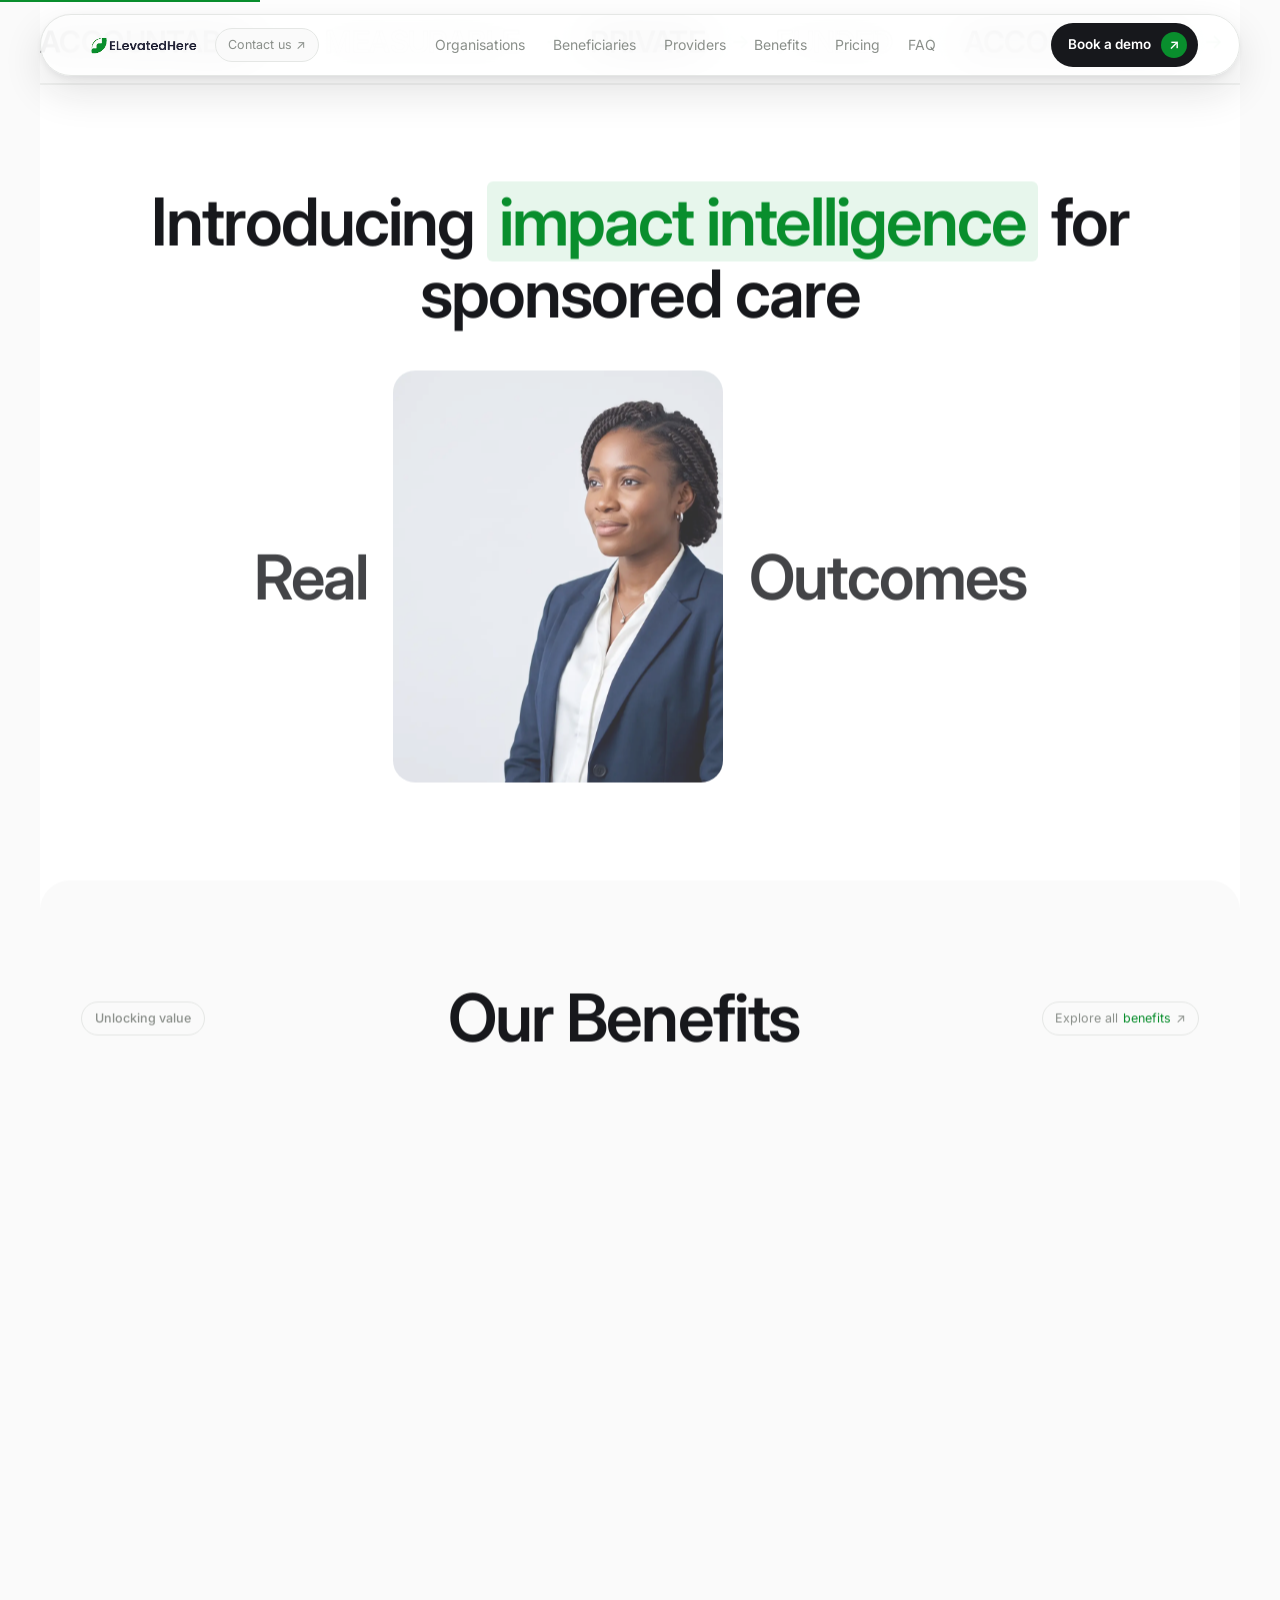
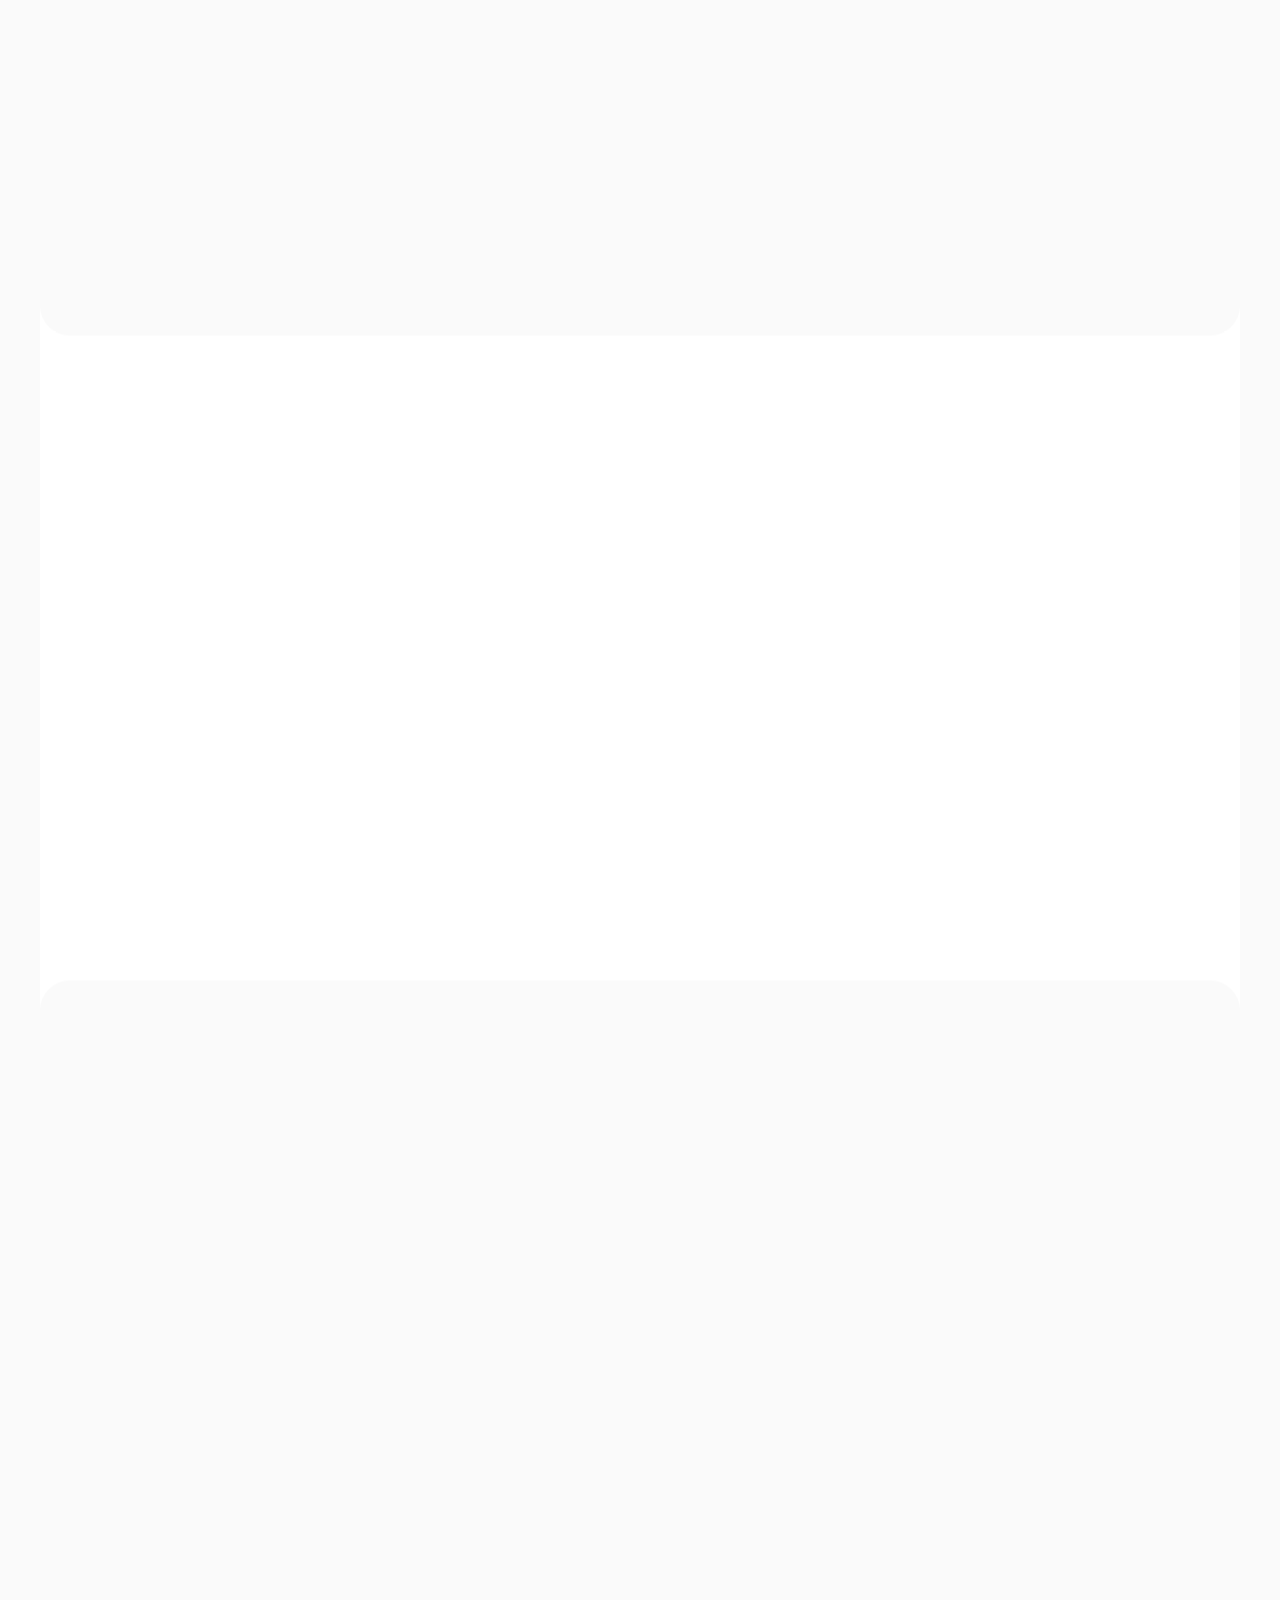
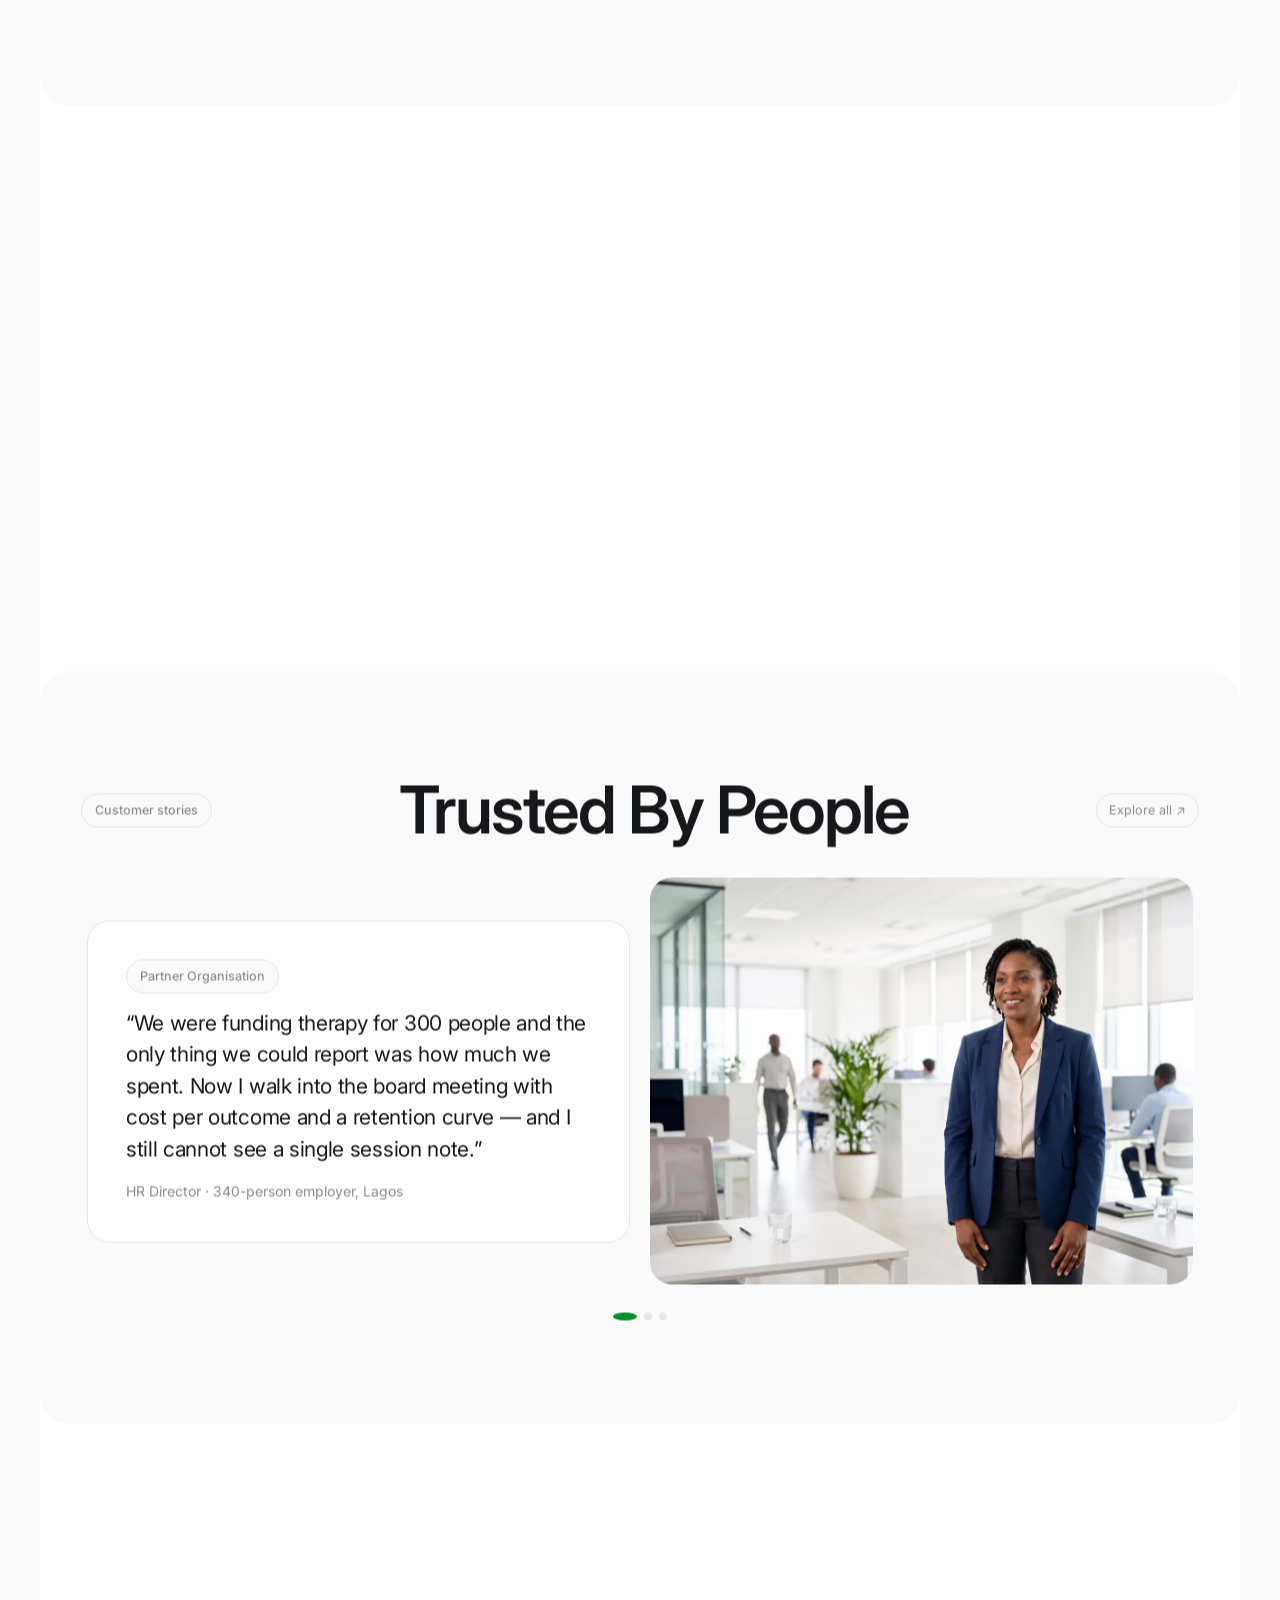
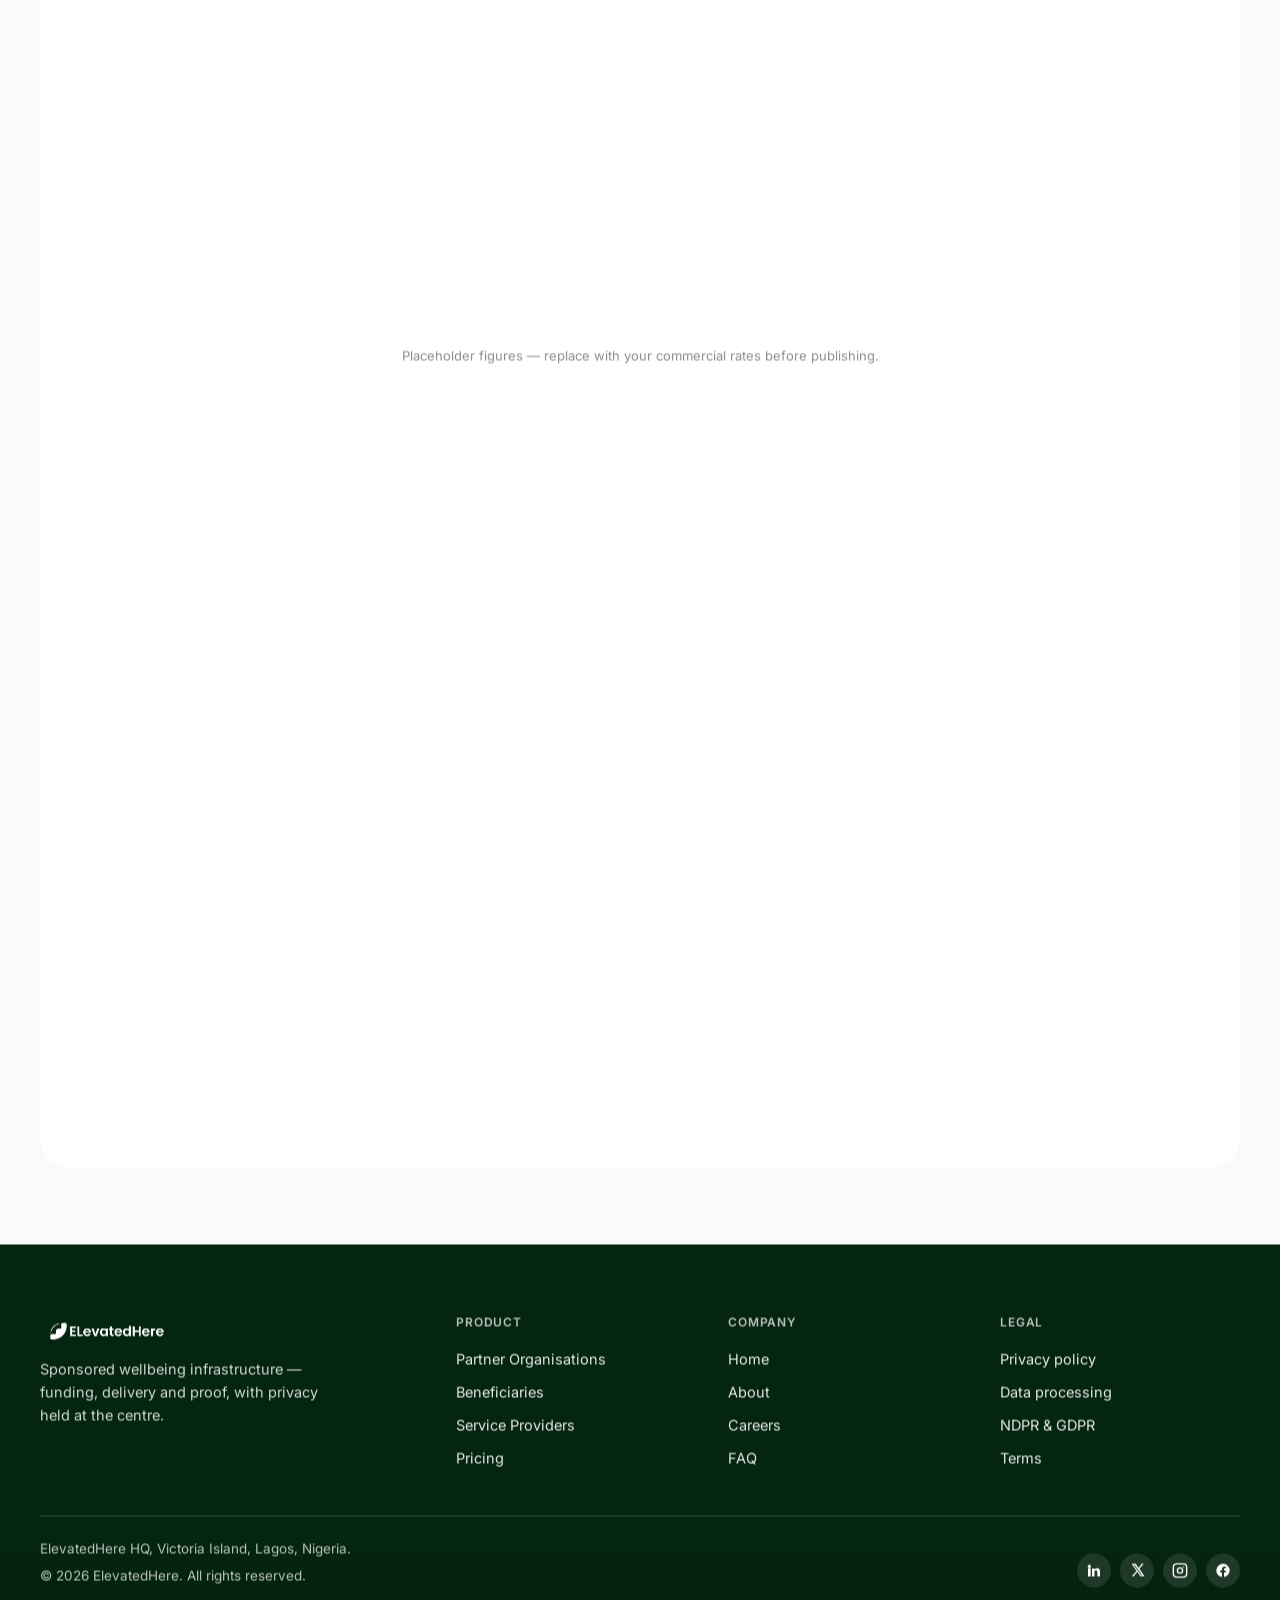
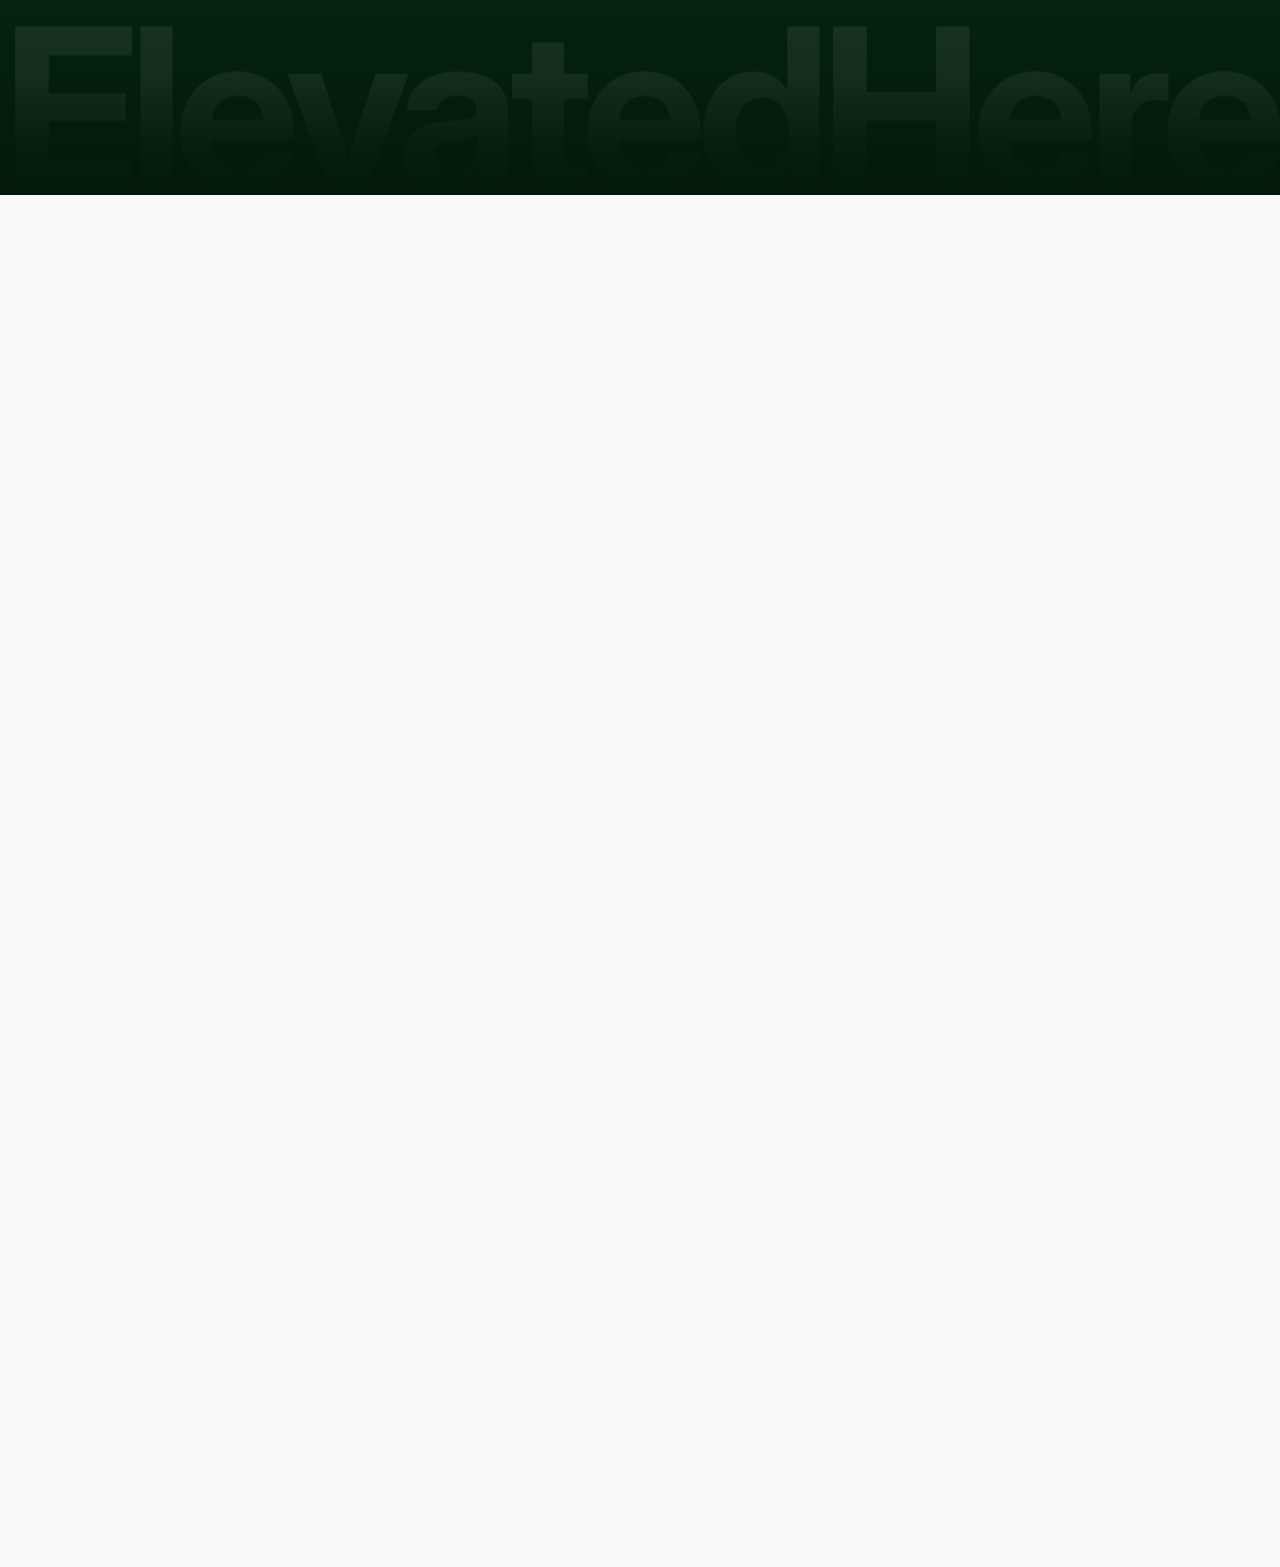
==== commit 2bd4c627: "Rebuild the motion engine against measured reference frames Decomposed the reference recording (1156" ====
--- a/index.html
+++ b/index.html
@@ -15,7 +15,7 @@
 
 <div class="pre">
   <div class="pre-pill"><img src="assets/logo-dark.png" alt="ElevatedHere"></div>
-  <div class="pre-word" data-word="ACCOUNTABILITY">ACCOUNTABILITY</div>
+  <div class="pre-word" data-words="CARE,OUTCOMES,DIGNITY,PROOF,ACCOUNTABILITY">ACCOUNTABILITY</div>
 </div>
 
 <div class="progress"><i></i></div>
--- a/assets/styles.css
+++ b/assets/styles.css
@@ -30,12 +30,19 @@
 .mark{background:var(--green-100);color:var(--green);padding:0 .18em;border-radius:6px;box-decoration-break:clone;-webkit-box-decoration-break:clone}
 .muted{color:var(--grey)}
 .shell{background:var(--white);border-radius:var(--r-xl);overflow:hidden}
+.smooth{position:fixed;top:0;left:0;width:100%;will-change:transform;z-index:1}
+.has-smooth body{overflow-x:hidden}
+.js-scrub{transition:none!important}
 
 /* ============ preloader ============ */
-.pre{position:fixed;inset:0;z-index:999;display:grid;place-items:center;align-content:center;gap:clamp(18px,3vw,30px);padding:24px;background:linear-gradient(135deg,#d9f5c6 0%,#bfead9 45%,#bfe0f0 100%);transition:opacity .9s var(--ease),visibility .9s}
+.pre{position:fixed;inset:0;z-index:999;display:grid;place-items:center;align-content:center;padding:24px;background:linear-gradient(135deg,#d9f5c6 0%,#bfead9 45%,#bfe0f0 100%);transition:opacity .9s var(--ease),visibility .9s}
 .pre.done{opacity:0;visibility:hidden}
-.pre-word{font-size:clamp(22px,5.6vw,80px);font-weight:600;letter-spacing:-.04em;color:#0d3b1c;white-space:nowrap;opacity:.92;font-variant-numeric:tabular-nums}
-.pre-pill{position:relative;z-index:1;animation:preIn .9s var(--ease-out) both;display:flex;align-items:center;gap:8px;background:#fff;border-radius:999px;padding:9px 18px;box-shadow:0 10px 30px rgba(4,37,15,.14)}
+.pre>*{grid-area:1/1}
+.pre-word{font-size:clamp(26px,6.4vw,86px);font-weight:600;letter-spacing:-.04em;color:#0d3b1c;white-space:nowrap;opacity:.92}
+.pre-reel{position:relative;z-index:1;width:min(92vw,980px);height:1.08em;transform:rotate(-7deg);perspective:380px;overflow:visible}
+.pre-reel-inner{position:absolute;inset:0;transform-style:preserve-3d;will-change:transform}
+.pre-w{position:absolute;inset:0;display:grid;place-items:center;backface-visibility:hidden;white-space:nowrap}
+.pre-pill{position:relative;z-index:2;animation:preIn .9s var(--ease-out) both;display:flex;align-items:center;gap:8px;background:#fff;border-radius:999px;padding:9px 18px;box-shadow:0 10px 30px rgba(4,37,15,.14)}
 .pre-pill img{height:22px}
 @keyframes preIn{from{opacity:0;transform:translateY(14px) scale(.96)}to{opacity:1;transform:none}}
 
@@ -178,6 +185,9 @@
 /* ============ testimonial carousel ============ */
 .tcar{position:relative;overflow:hidden;border-radius:var(--r-xl)}
 .ttrack{display:flex;transition:transform .8s var(--ease)}
+.ttrack.fade-mode{display:grid}
+.ttrack.fade-mode>.tslide{grid-area:1/1;opacity:0;transform:scale(.965);transition:opacity .72s var(--ease),transform .72s var(--ease);pointer-events:none}
+.ttrack.fade-mode>.tslide.on{opacity:1;transform:none;pointer-events:auto}
 .tslide{flex:0 0 100%;display:grid;grid-template-columns:1fr 1fr;gap:20px;align-items:center;padding:6px}
 .tquote{background:var(--white);border:1px solid var(--border);border-radius:var(--r-lg);padding:clamp(22px,3vw,38px)}
 .tquote blockquote{margin:14px 0 0;font-size:clamp(16px,1.8vw,21px);line-height:1.5;letter-spacing:-.015em}
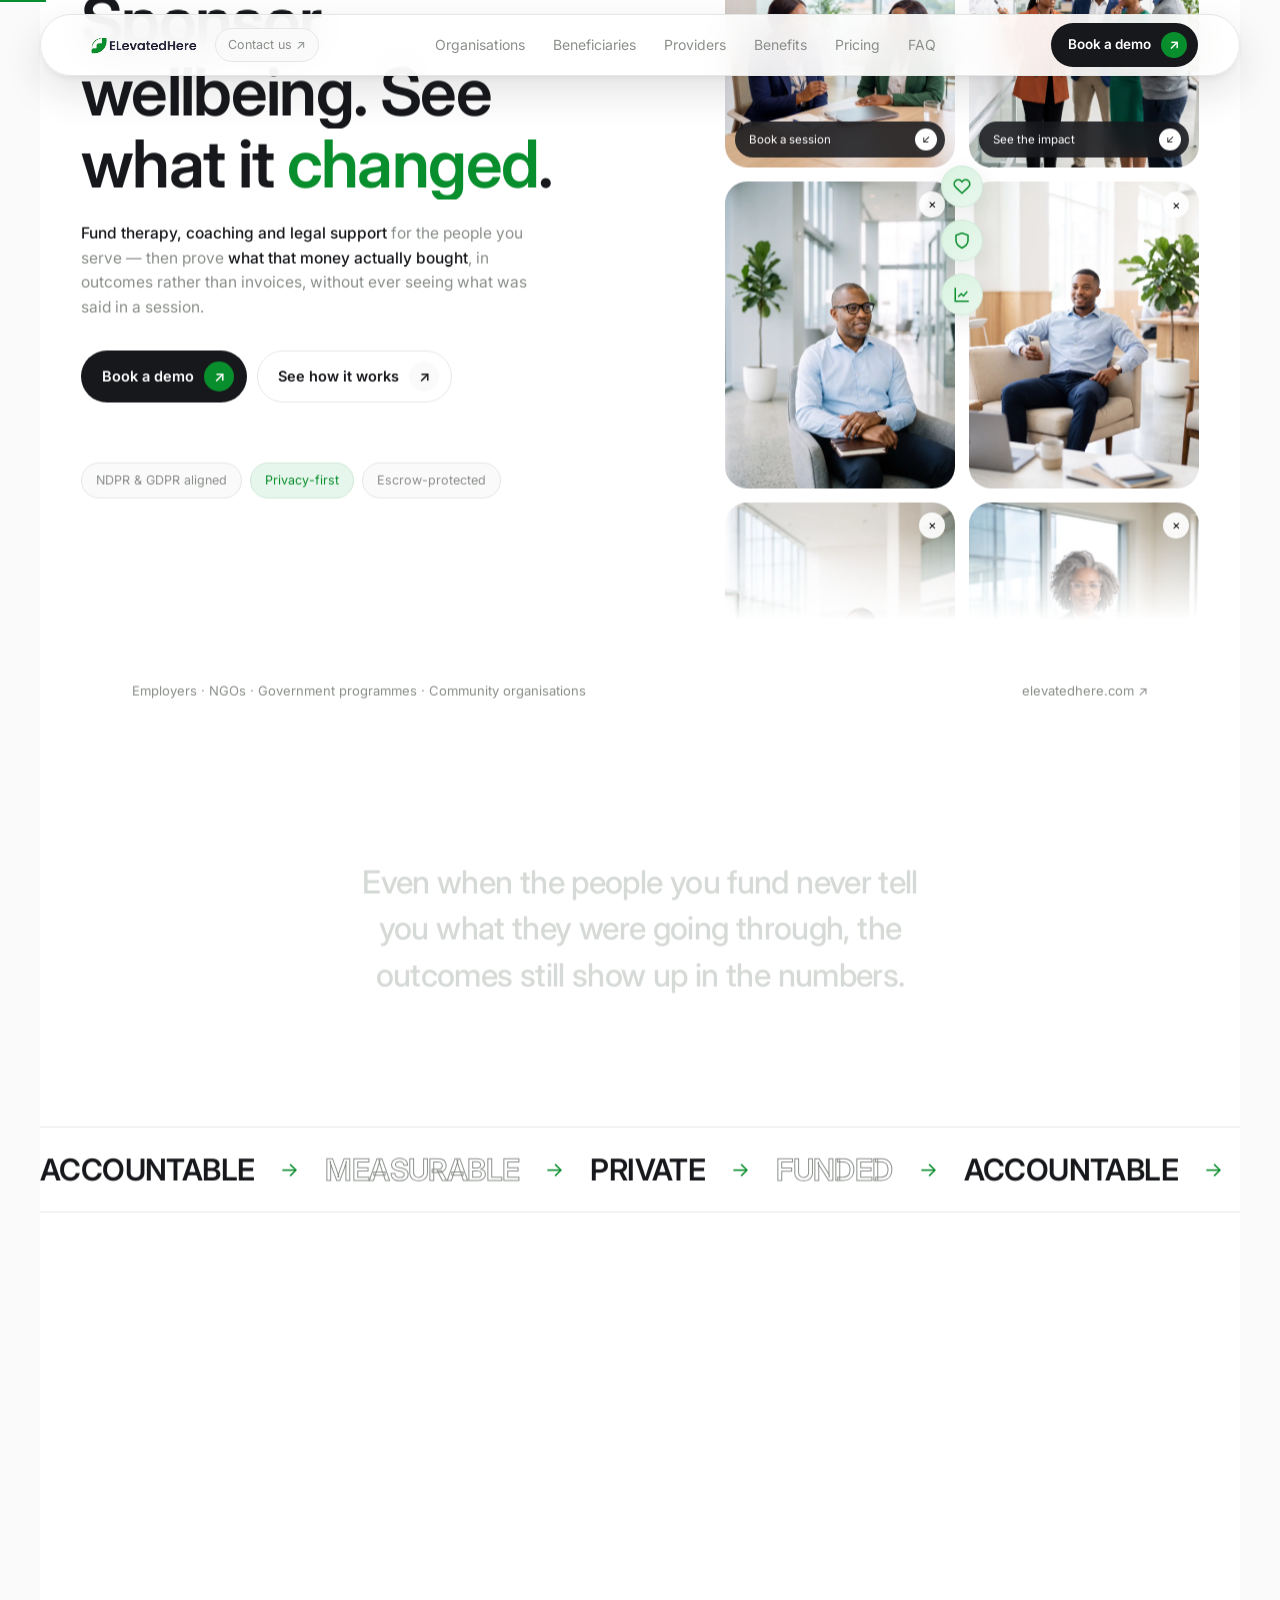
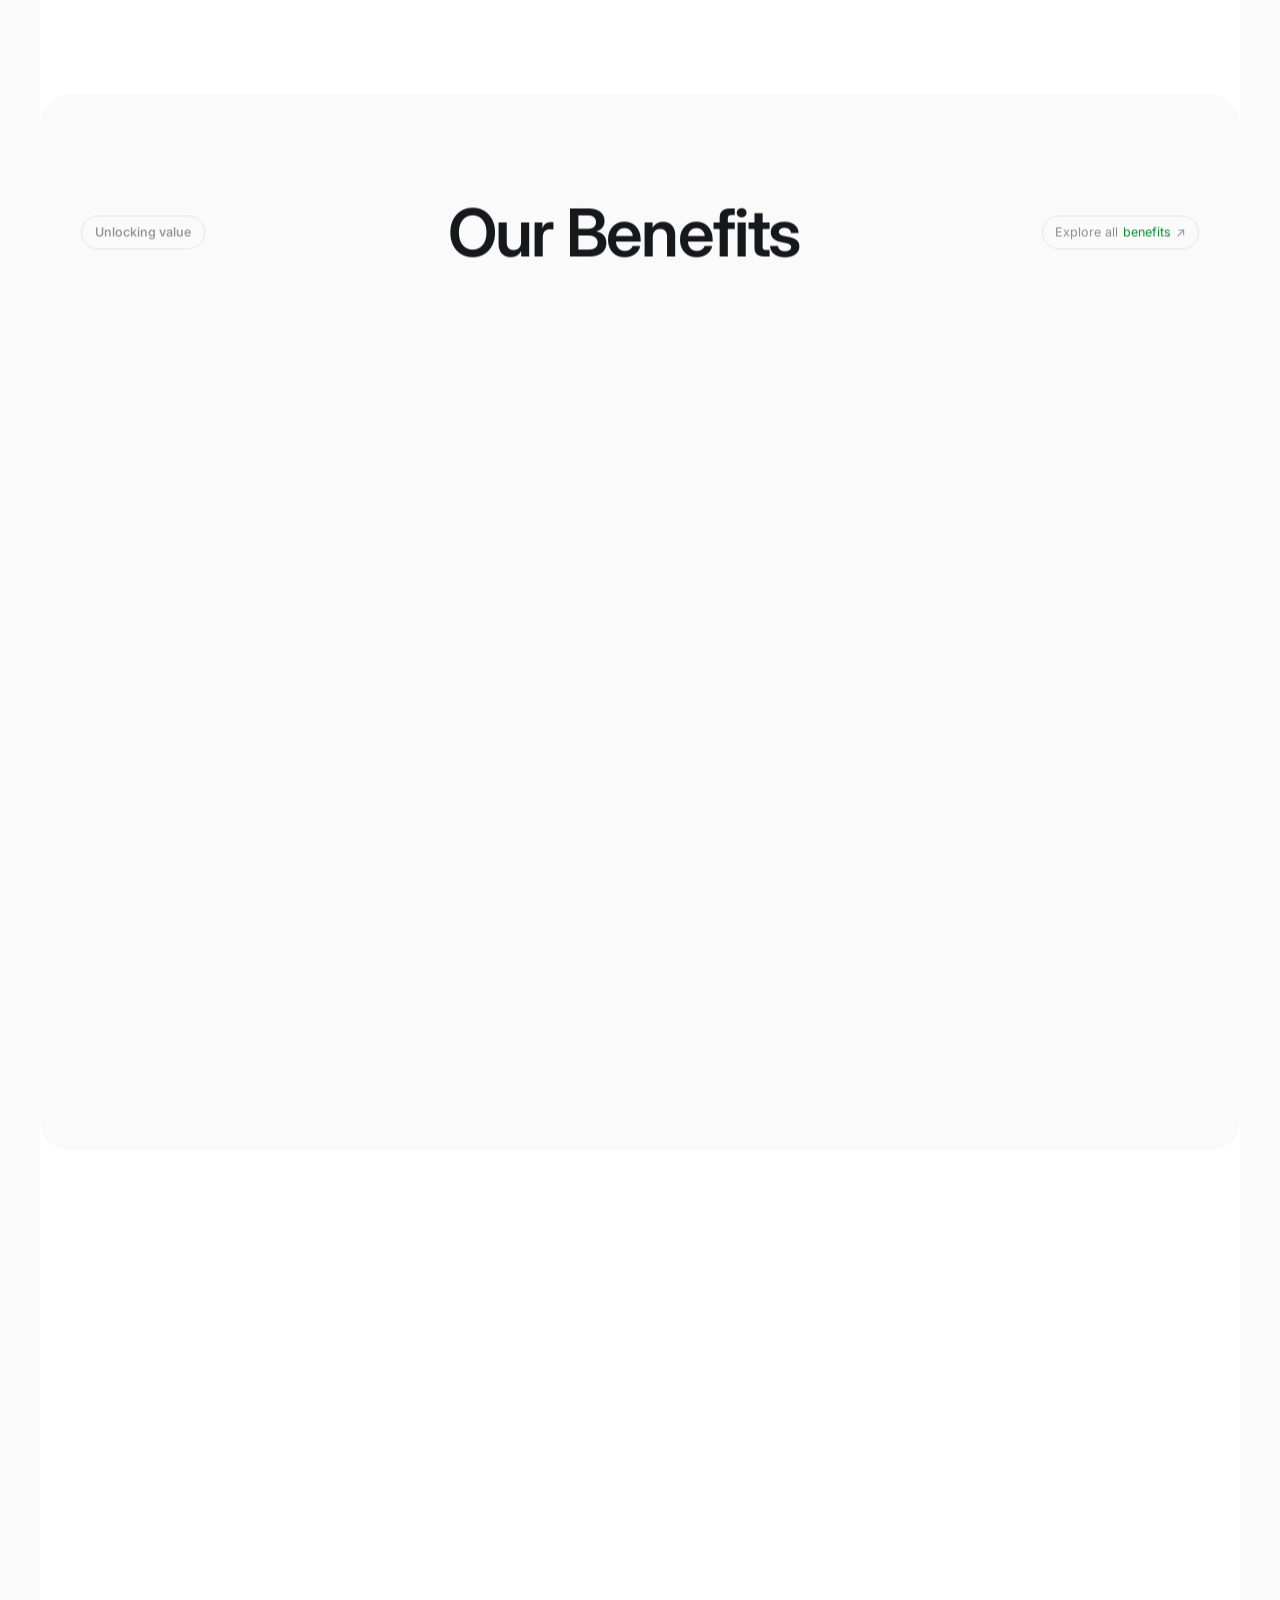
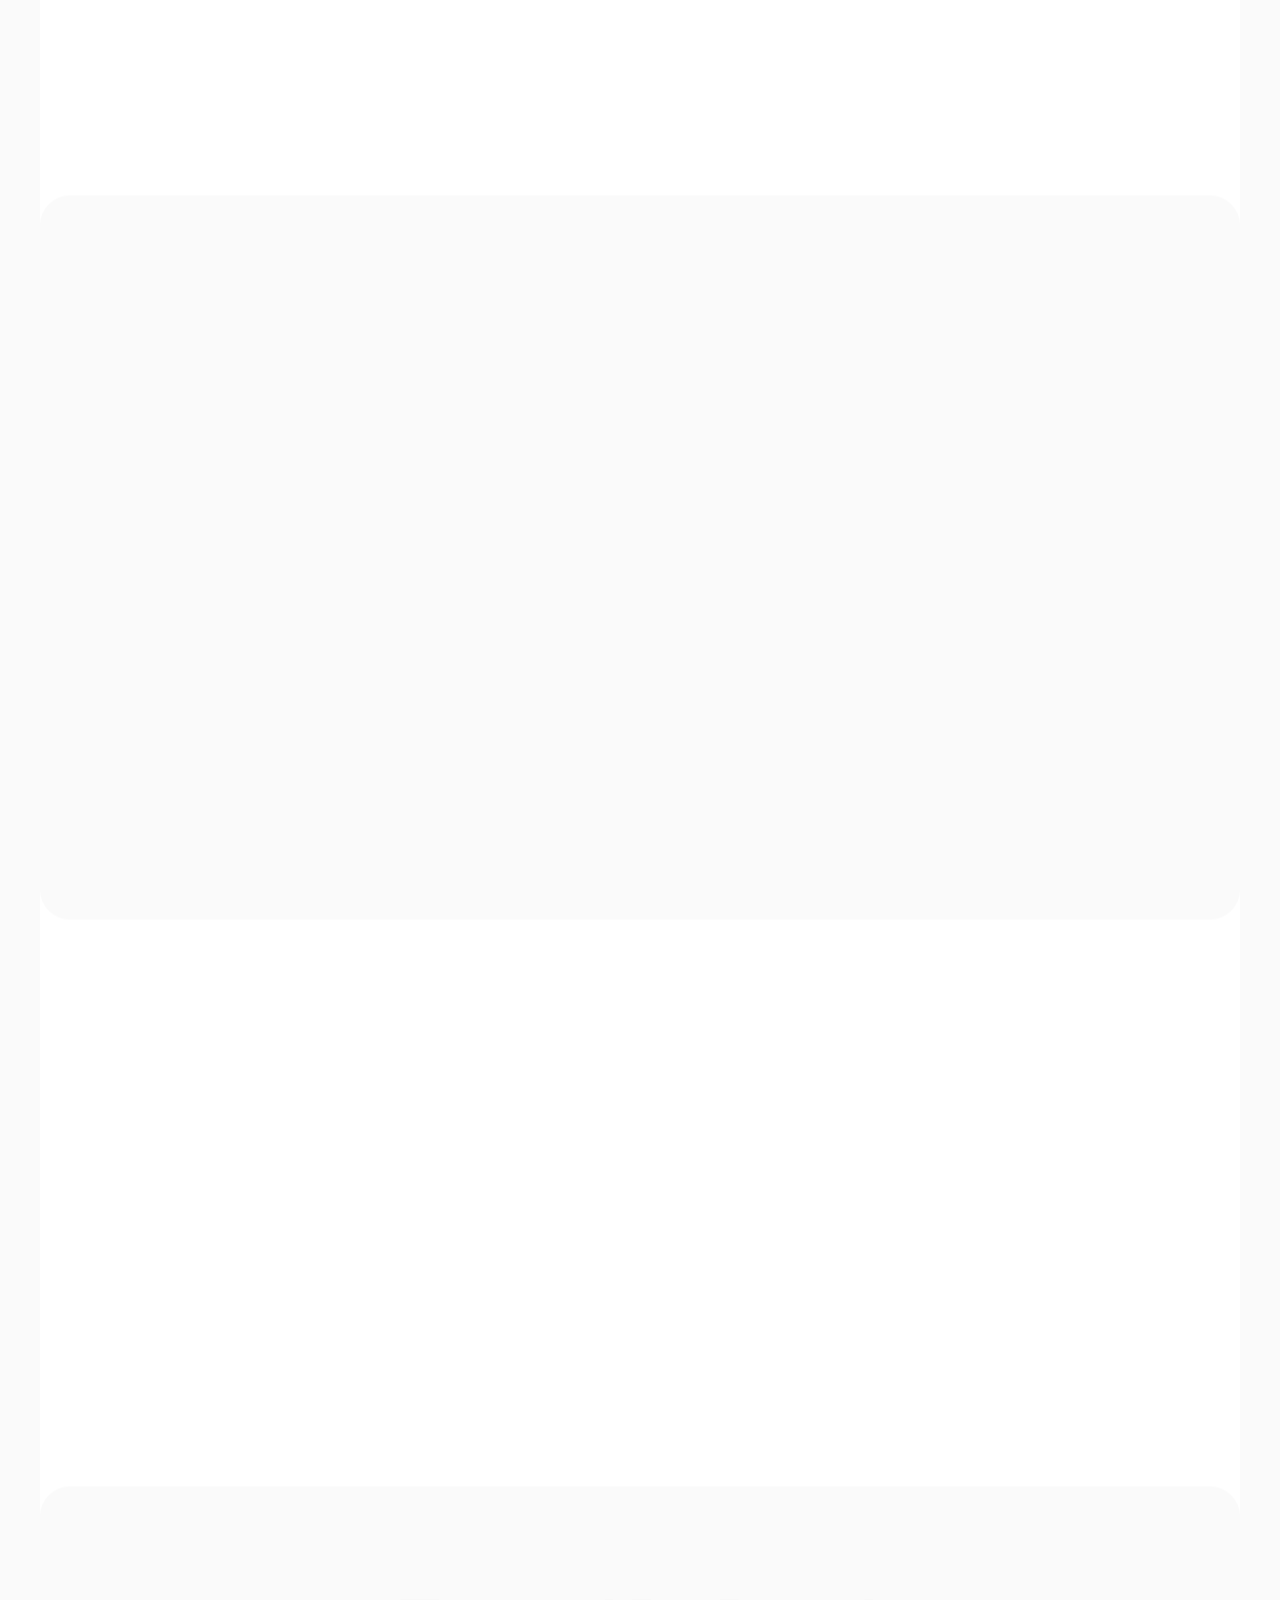
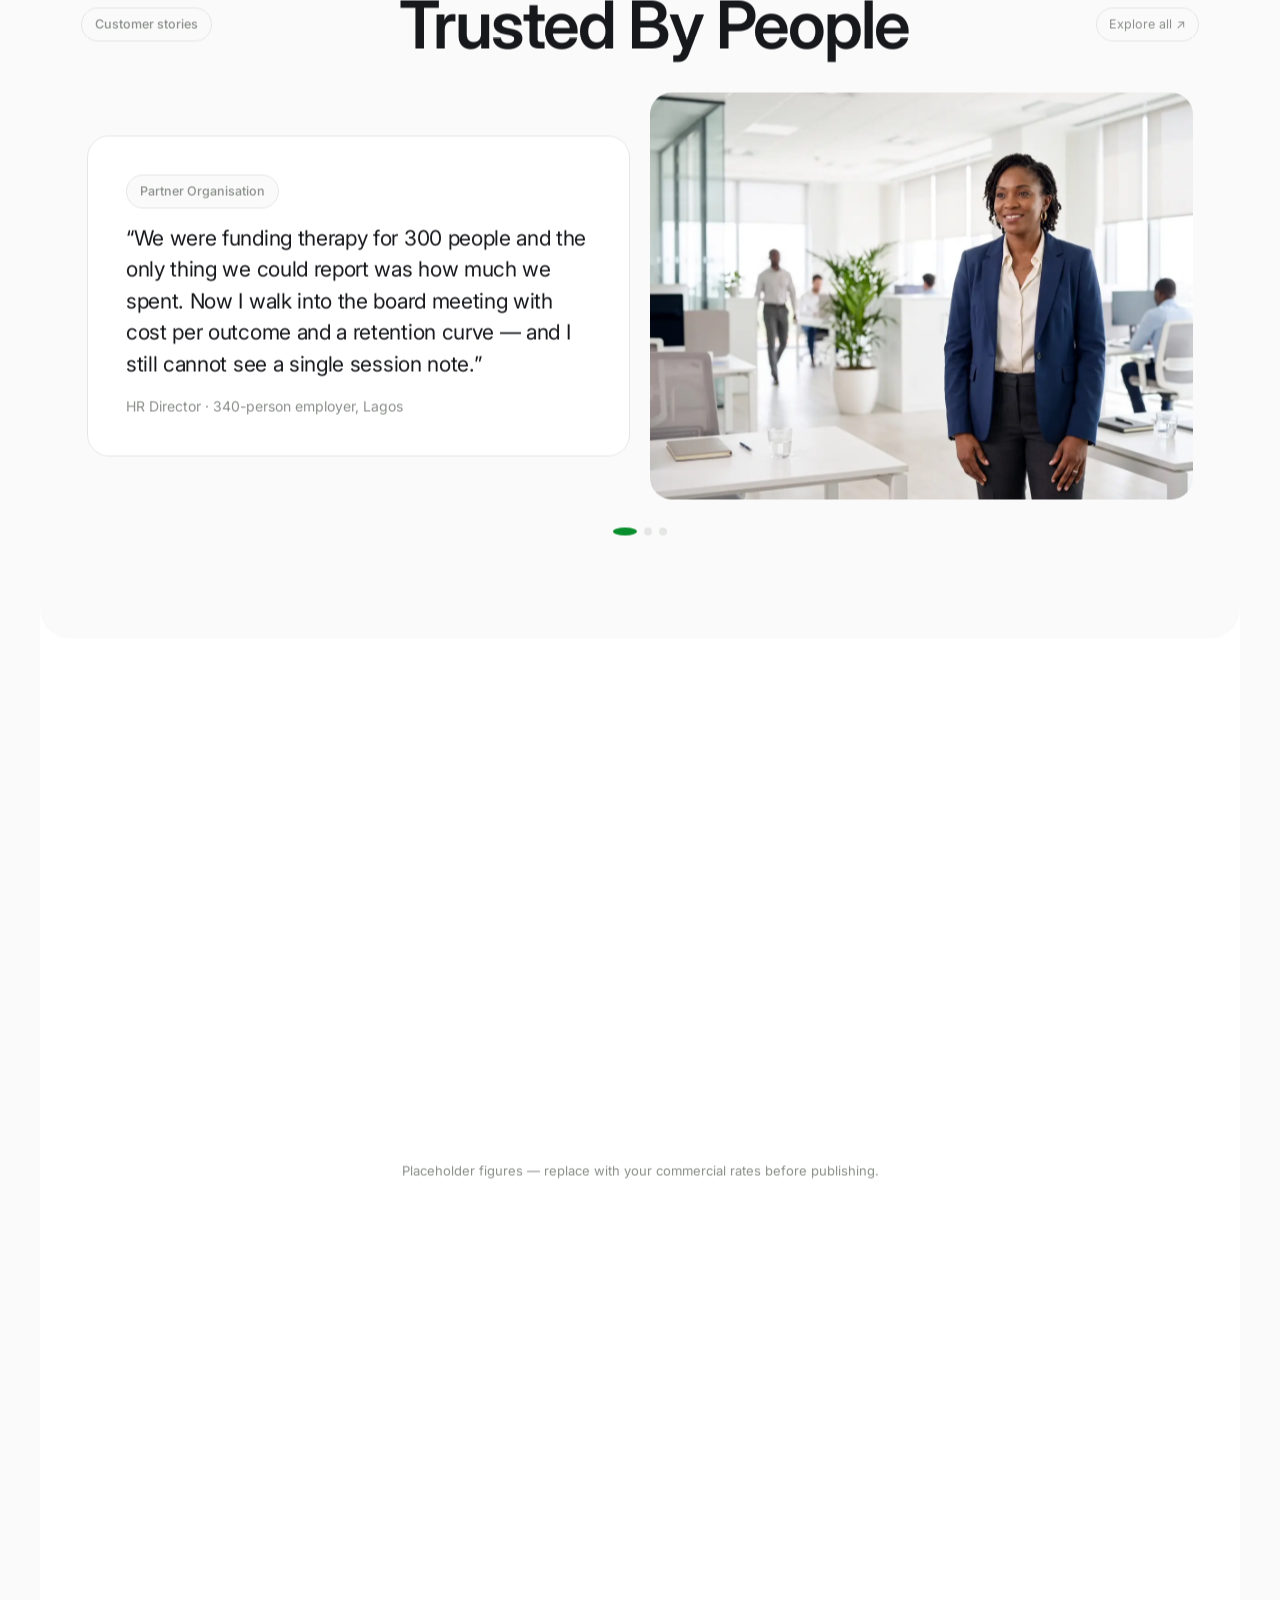
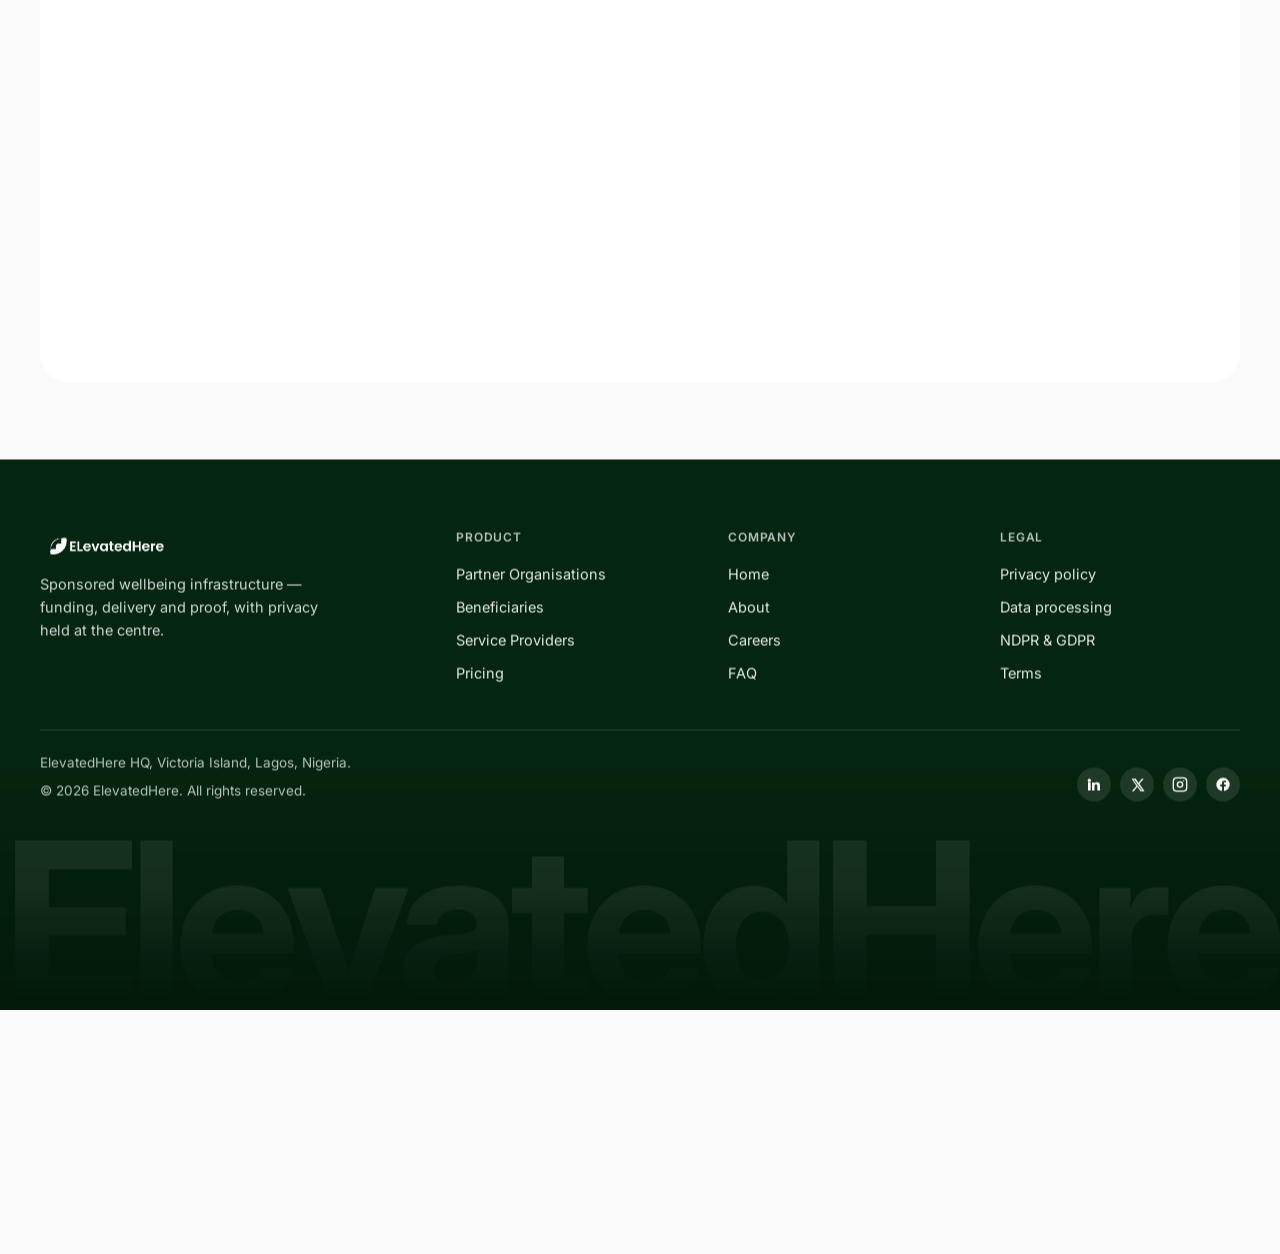
==== commit 5da45b6e: "Remove the loading screen; the hero carries the entrance instead A full-screen intro runs during the" ====
--- a/index.html
+++ b/index.html
@@ -11,12 +11,7 @@
 <link rel="stylesheet" href="assets/styles.css">
 <link rel="stylesheet" href="assets/components.css">
 </head>
-<body class="loading">
-
-<div class="pre">
-  <div class="pre-pill"><img src="assets/logo-dark.png" alt="ElevatedHere"></div>
-  <div class="pre-word" data-words="CARE,OUTCOMES,DIGNITY,PROOF,ACCOUNTABILITY">ACCOUNTABILITY</div>
-</div>
+<body>
 
 <div class="progress"><i></i></div>
 
--- a/assets/styles.css
+++ b/assets/styles.css
@@ -16,7 +16,6 @@
 *,*::before,*::after{box-sizing:border-box}
 html{scroll-behavior:smooth}
 body{margin:0;background:var(--tile);color:var(--ink);font-family:Inter,-apple-system,BlinkMacSystemFont,"Segoe UI",sans-serif;font-size:16px;line-height:1.6;-webkit-font-smoothing:antialiased;overflow-x:hidden}
-body.loading{overflow:hidden}
 img{max-width:100%;display:block}
 a{color:inherit}
 h1,h2,h3,h4{margin:0;line-height:1.08;letter-spacing:-.025em;font-weight:600}
@@ -35,16 +34,6 @@
 .js-scrub{transition:none!important}
 
 /* ============ preloader ============ */
-.pre{position:fixed;inset:0;z-index:999;display:grid;place-items:center;align-content:center;padding:24px;background:linear-gradient(135deg,#d9f5c6 0%,#bfead9 45%,#bfe0f0 100%);transition:opacity .9s var(--ease),visibility .9s}
-.pre.done{opacity:0;visibility:hidden}
-.pre>*{grid-area:1/1}
-.pre-word{font-size:clamp(26px,6.4vw,86px);font-weight:600;letter-spacing:-.04em;color:#0d3b1c;white-space:nowrap;opacity:.92}
-.pre-reel{position:relative;z-index:1;width:min(92vw,980px);height:1.08em;transform:rotate(-7deg);perspective:380px;overflow:visible}
-.pre-reel-inner{position:absolute;inset:0;transform-style:preserve-3d;will-change:transform}
-.pre-w{position:absolute;inset:0;display:grid;place-items:center;backface-visibility:hidden;white-space:nowrap}
-.pre-pill{position:relative;z-index:2;animation:preIn .9s var(--ease-out) both;display:flex;align-items:center;gap:8px;background:#fff;border-radius:999px;padding:9px 18px;box-shadow:0 10px 30px rgba(4,37,15,.14)}
-.pre-pill img{height:22px}
-@keyframes preIn{from{opacity:0;transform:translateY(14px) scale(.96)}to{opacity:1;transform:none}}
 
 /* ============ nav ============ */
 .nav{position:fixed;inset:14px 0 auto;z-index:150;display:flex;justify-content:center;pointer-events:none}
@@ -88,7 +77,7 @@
 .hero-left{padding:clamp(24px,4vw,56px) 0 clamp(24px,4vw,48px)}
 .hero h1{font-size:clamp(38px,5.2vw,66px)}
 .line{display:block;overflow:hidden}
-.line>span{display:block;transform:translateY(106%);transition:transform 1s var(--ease-out)}
+.line>span{display:block;transform:translateY(106%);transition:transform .82s var(--ease-out)}
 .ready .line>span{transform:none}
 .ready .line:nth-child(2)>span{transition-delay:.08s}
 .ready .line:nth-child(3)>span{transition-delay:.16s}
@@ -256,7 +245,6 @@
   .line>span{transform:none!important}
   .w{color:var(--ink)}.w.g{color:var(--green)}
   .split .slot{width:clamp(180px,26vw,330px);opacity:1}
-  .pre{display:none}
 }
 
 /* ============ responsive ============ */
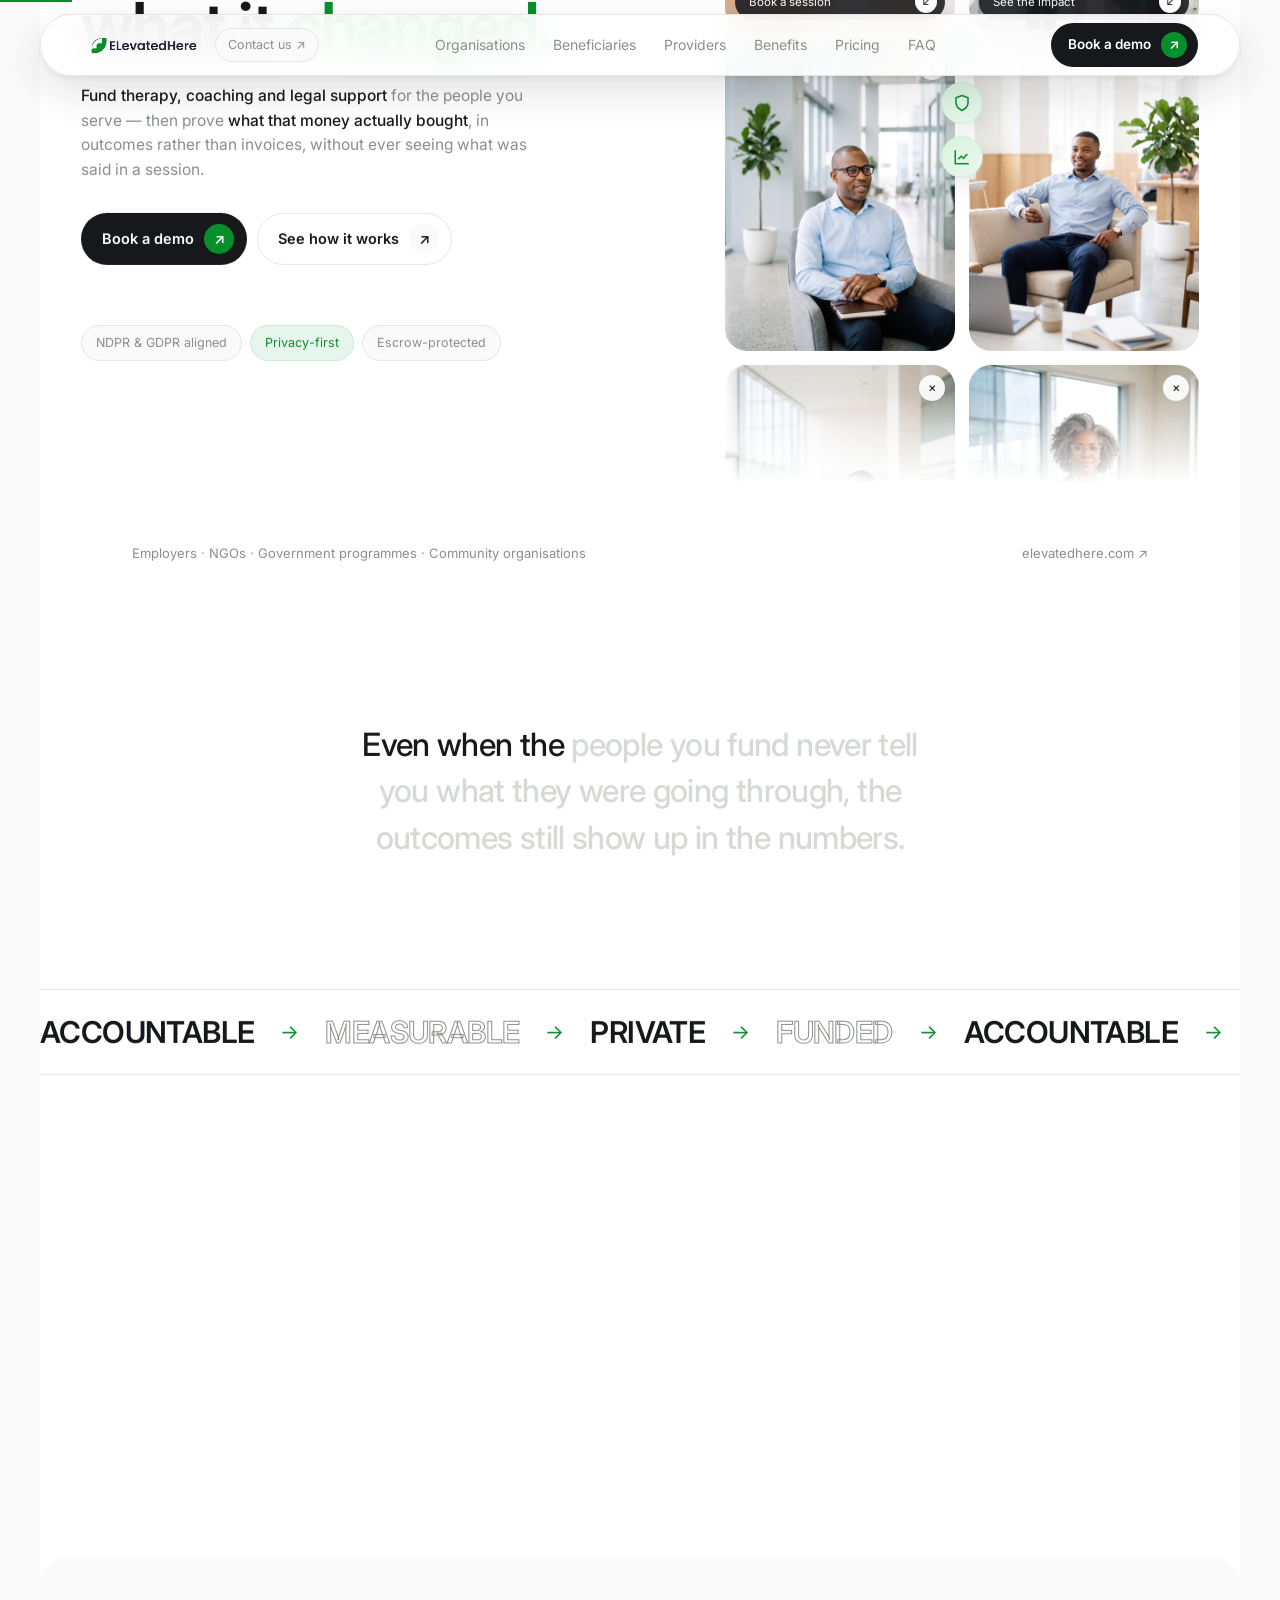
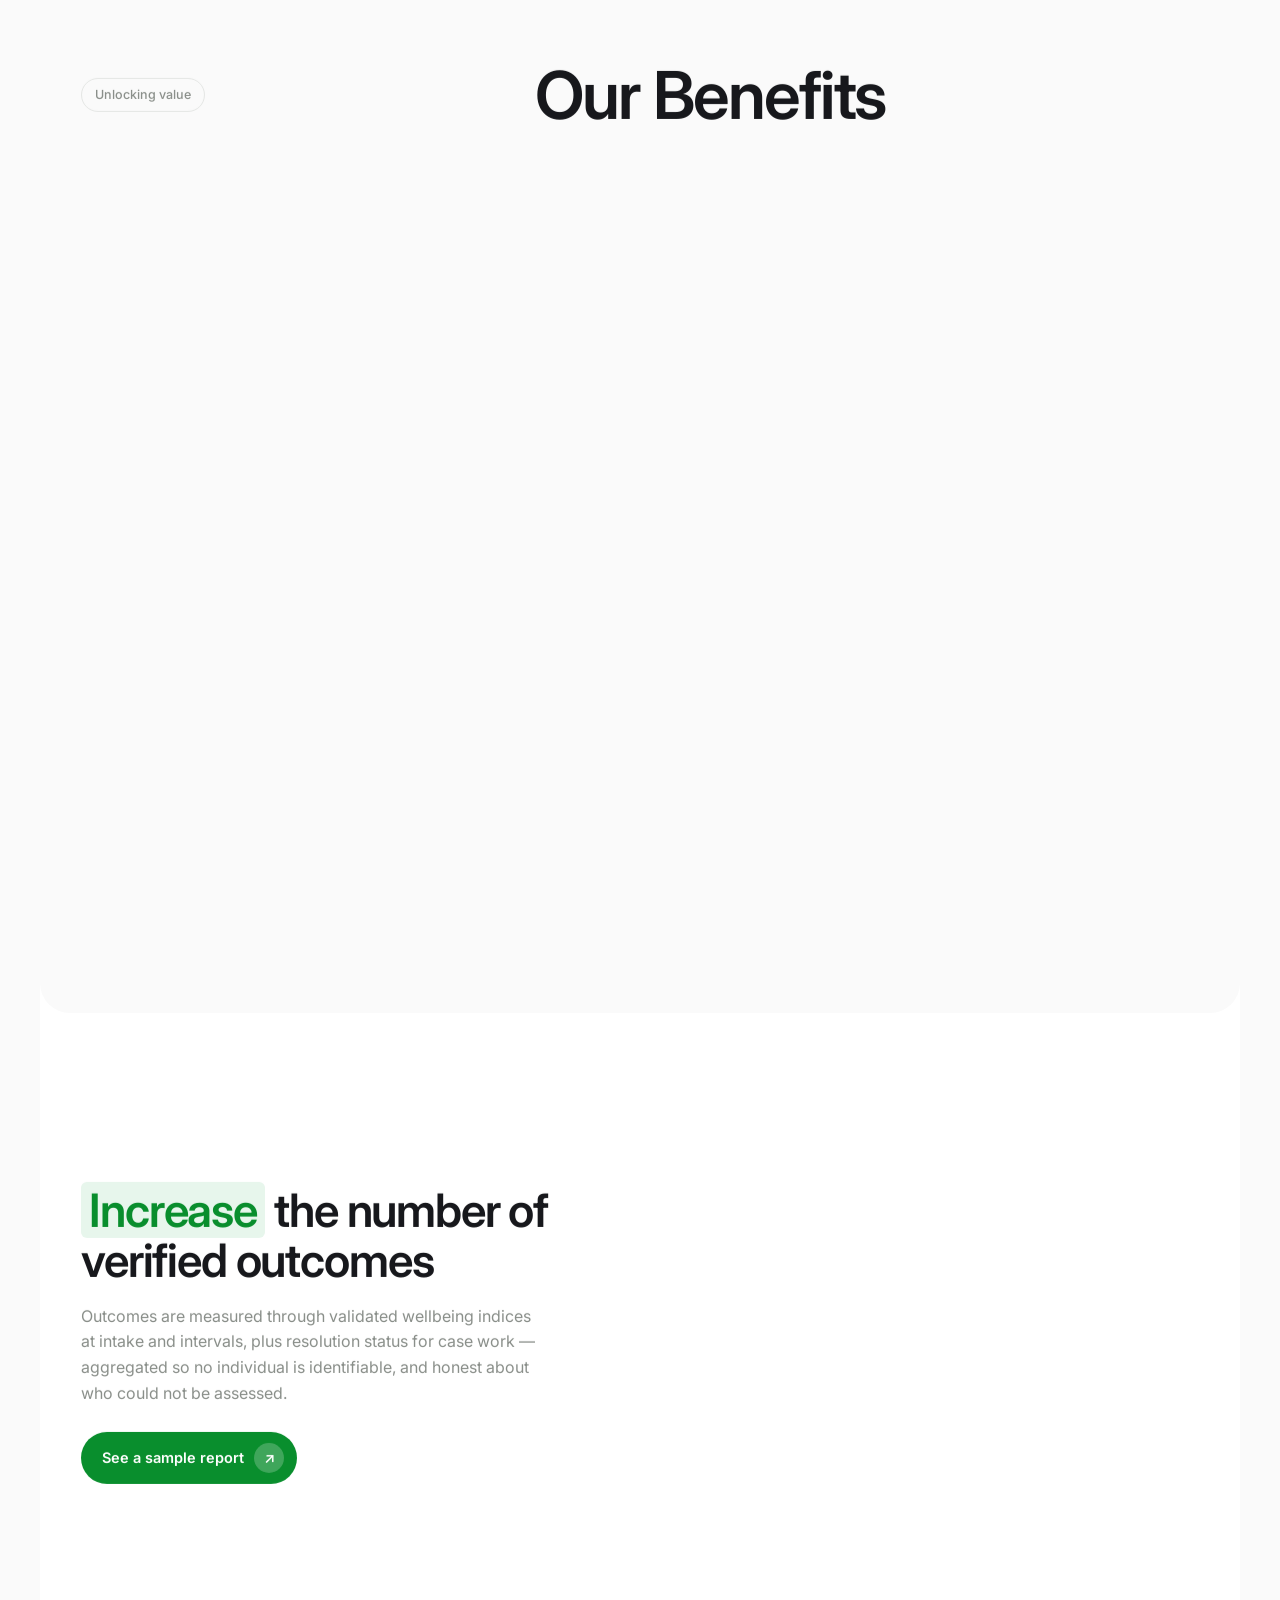
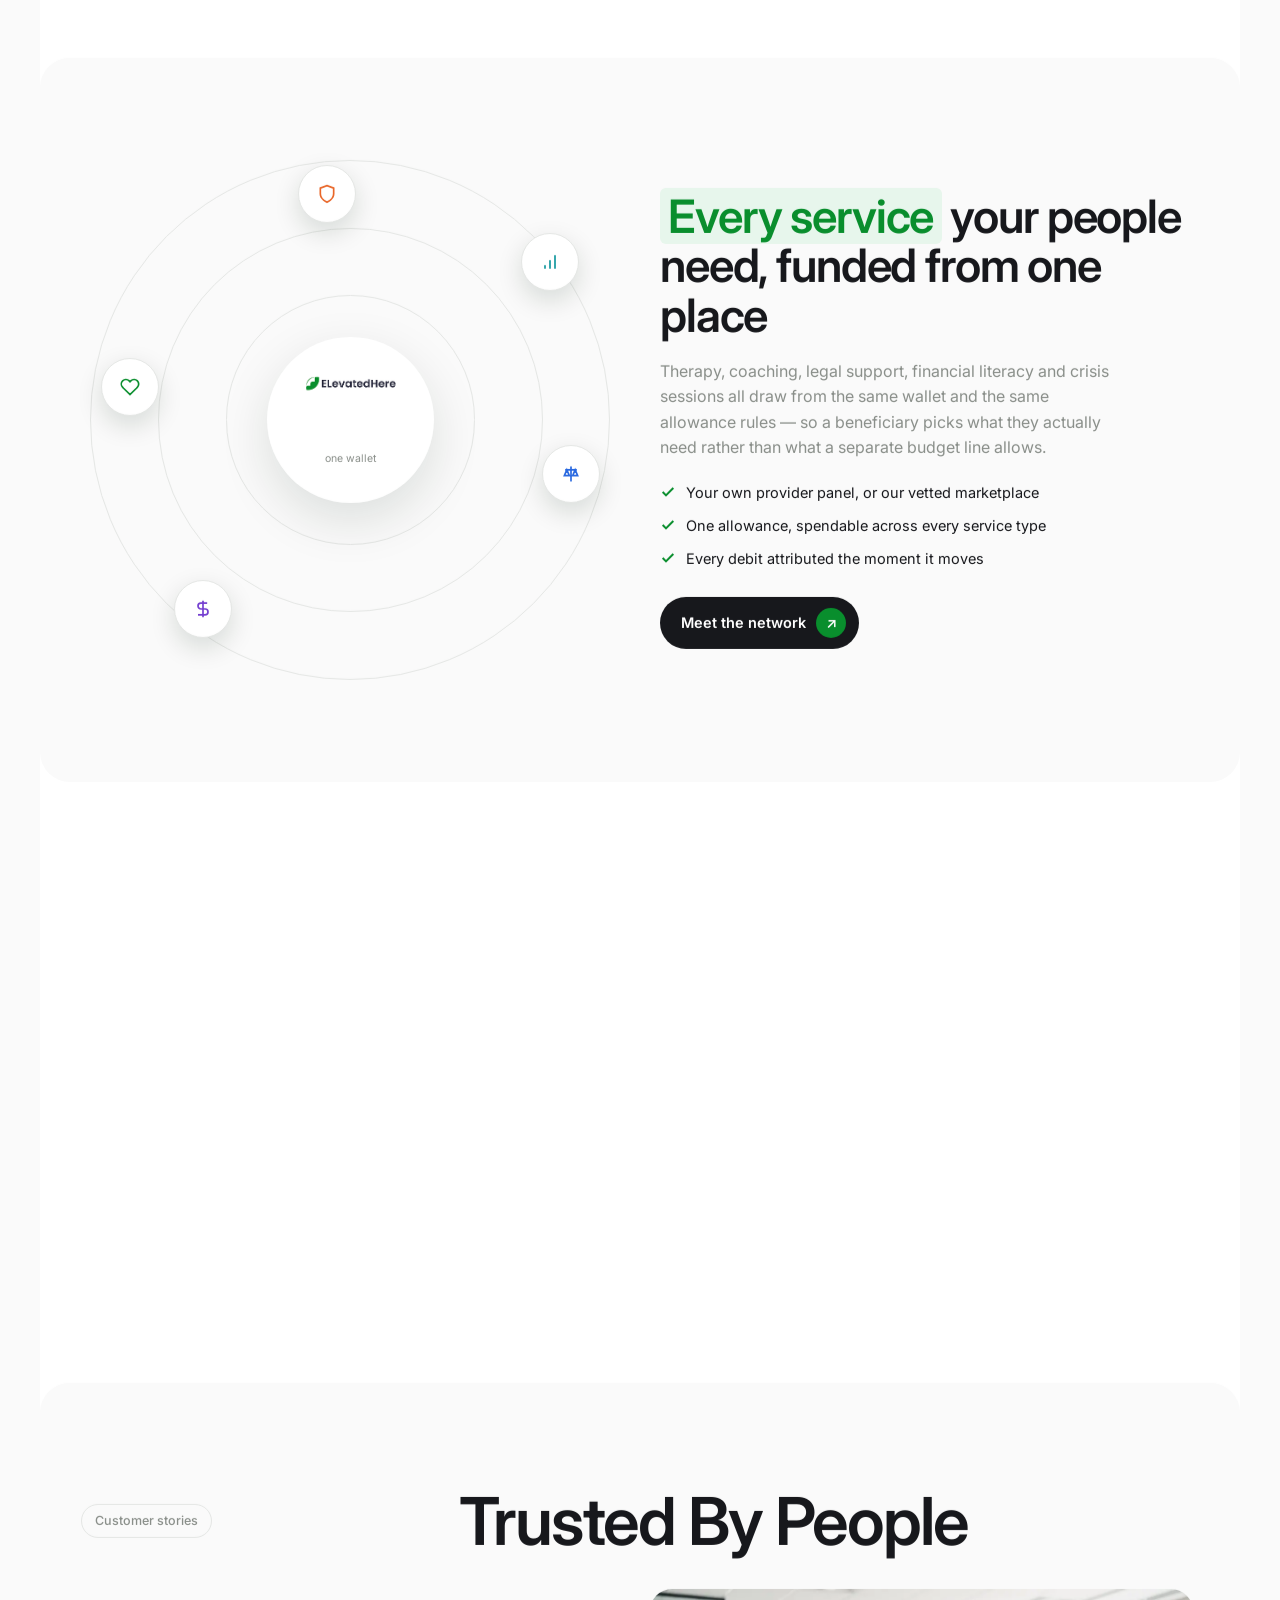
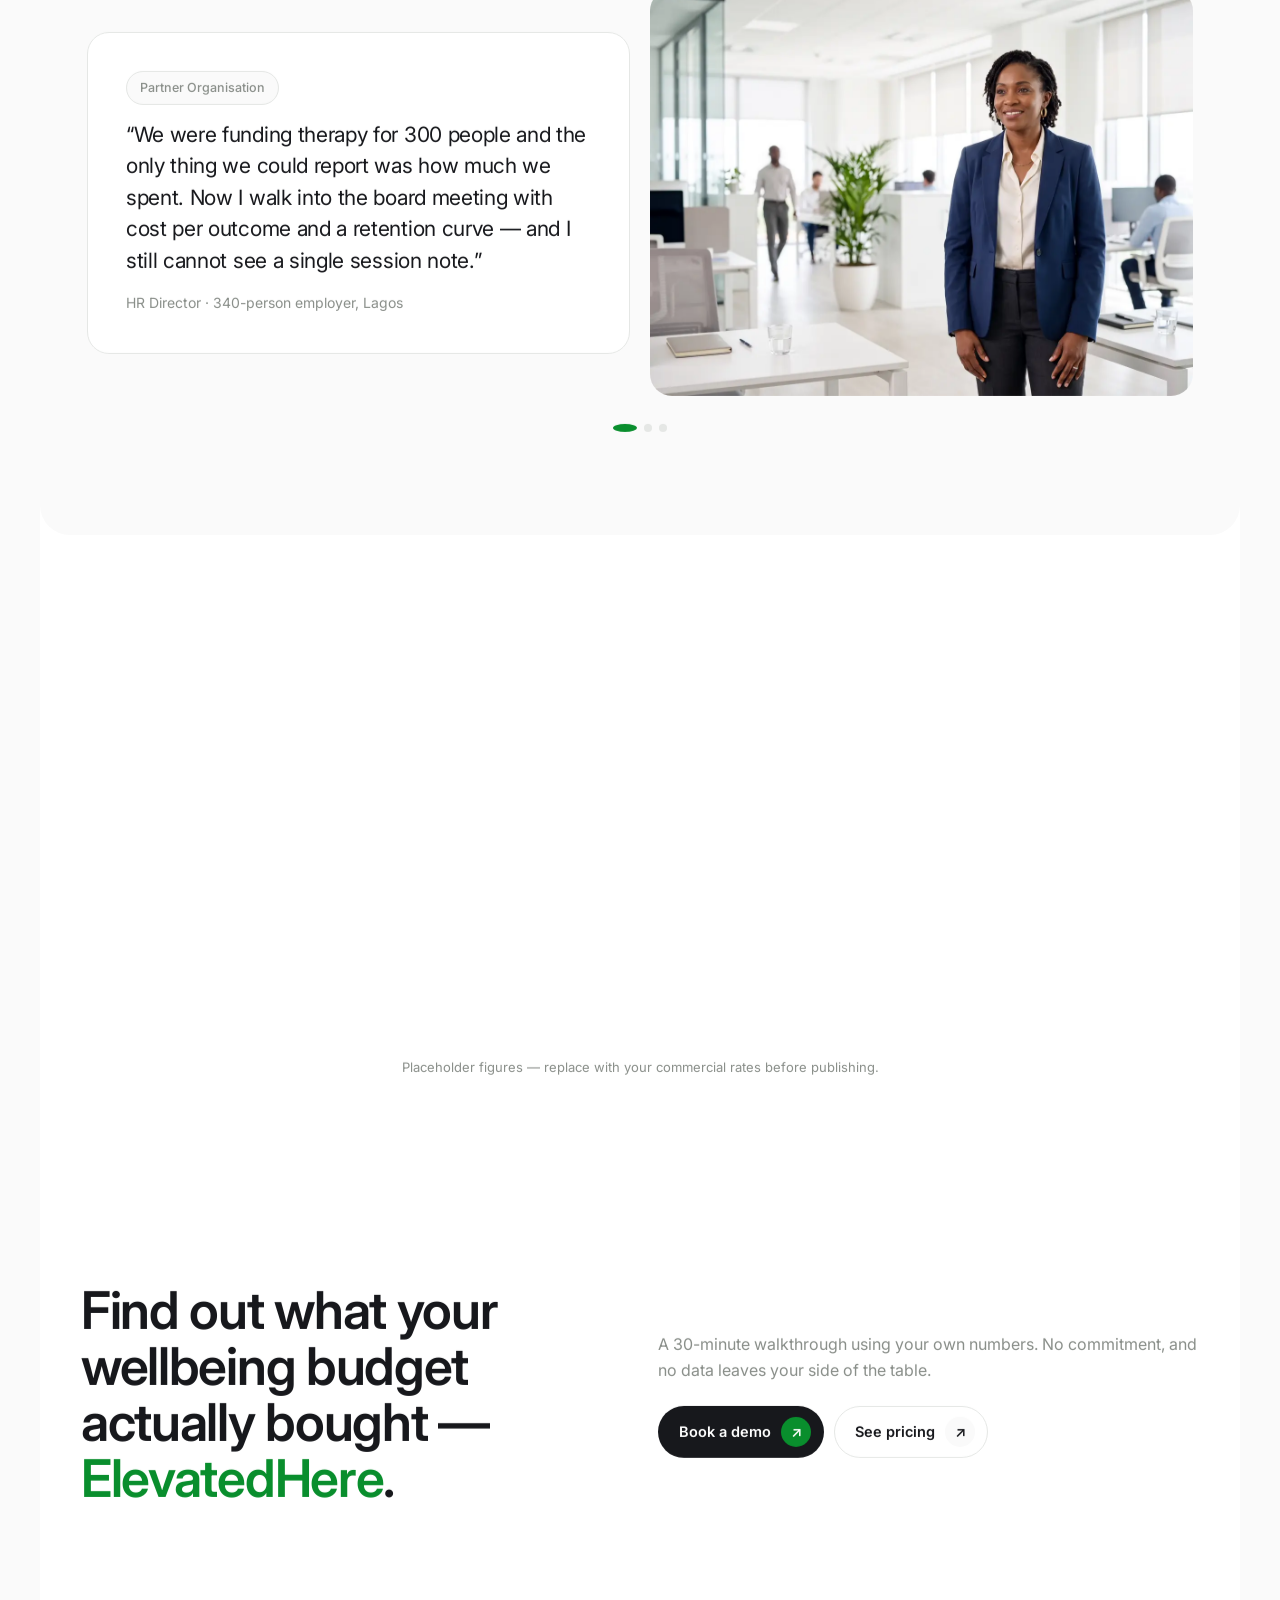
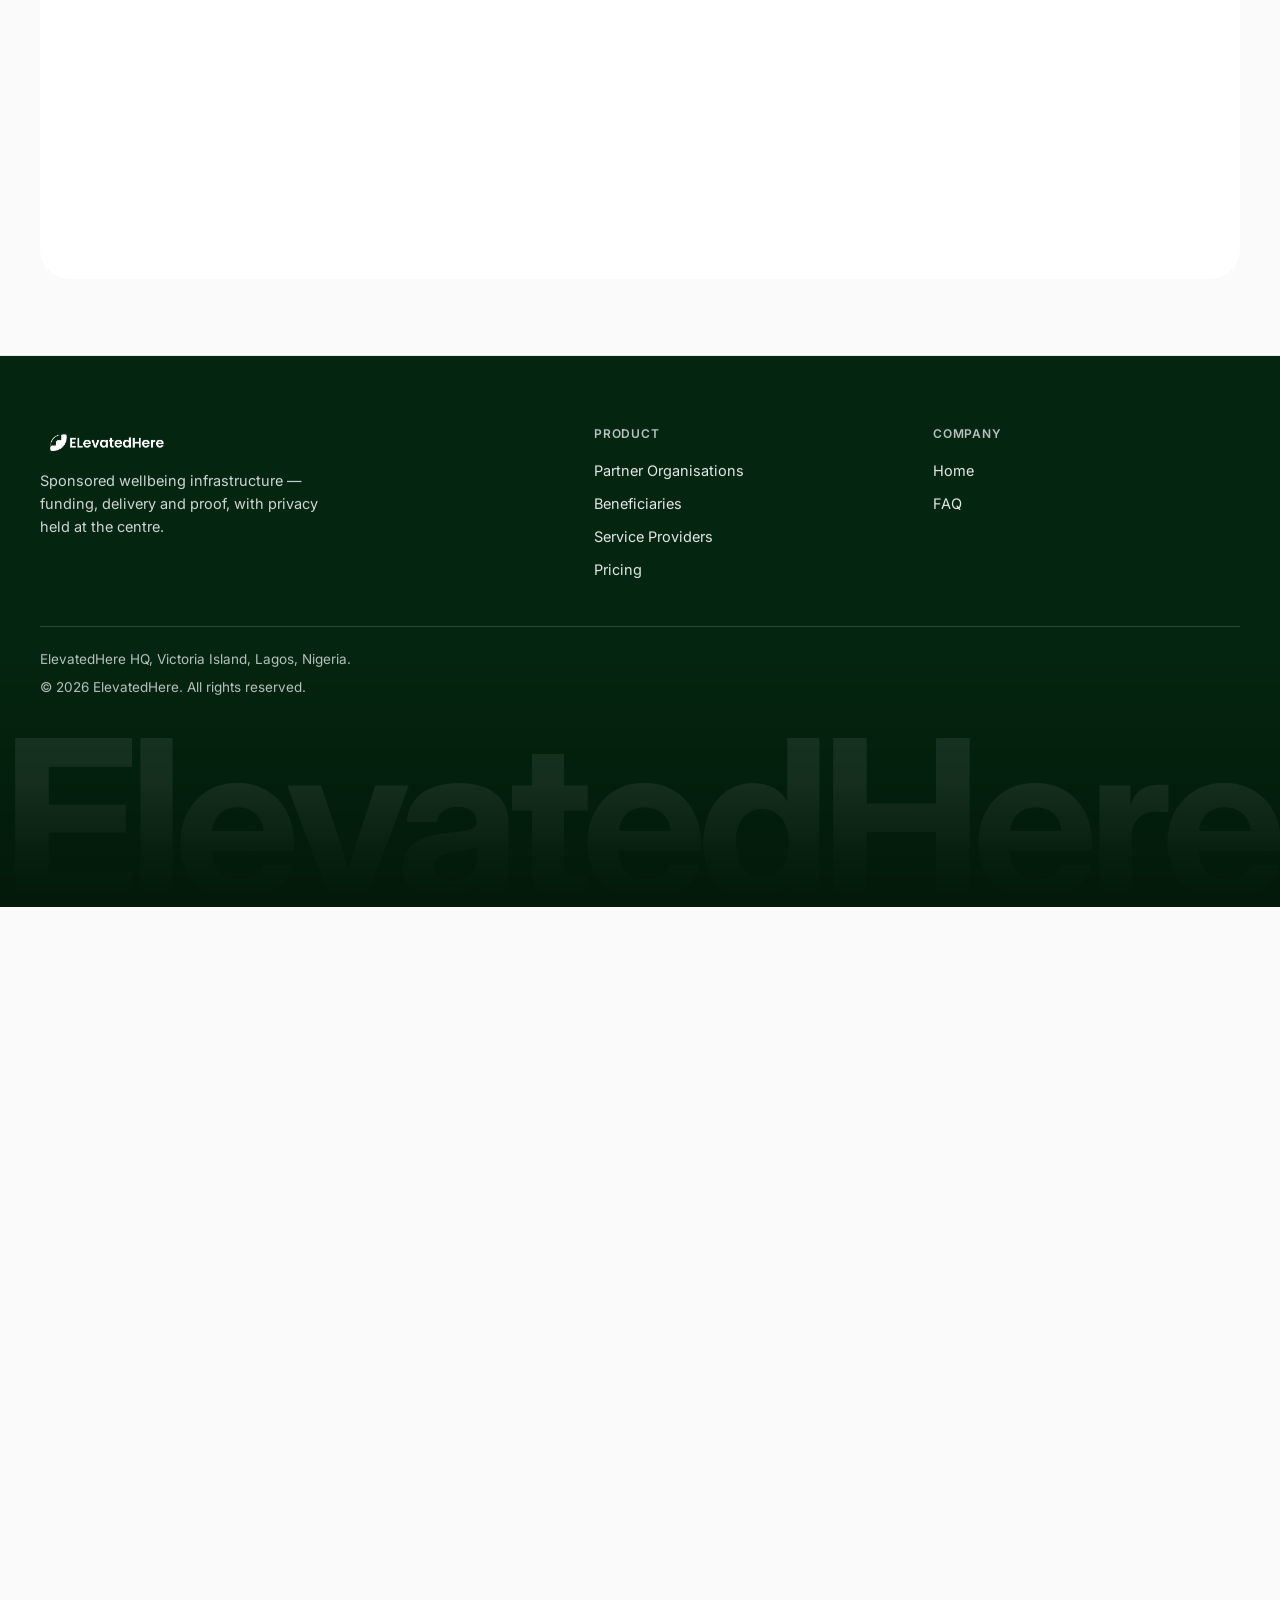
==== commit 3ae63490: "Fix anchor navigation, strip dead links, rebuild the funnel Anchor links were the root cause of the " ====
--- a/index.html
+++ b/index.html
@@ -46,7 +46,7 @@
         <p class="hero-sub fade-up d1"><b>Fund therapy, coaching and legal support</b> for the people you serve — then prove <b>what that money actually bought</b>, in outcomes rather than invoices, without ever seeing what was said in a session.</p>
         <div class="hero-actions fade-up d2">
           <a class="btn btn-dark" href="#demo">Book a demo <span class="cap">↗</span></a>
-          <a class="btn btn-light" href="#how">See how it works <span class="cap">↗</span></a>
+          <a class="btn btn-light" href="#benefits">See how it works <span class="cap">↗</span></a>
         </div>
         <div class="hero-tags fade-up d3">
           <span class="tag">NDPR &amp; GDPR aligned</span>
@@ -109,7 +109,6 @@
     <div style="display:flex;justify-content:space-between;align-items:center;gap:16px;flex-wrap:wrap">
       <span class="eyebrow">Unlocking value</span>
       <h2 class="big" style="flex:1;min-width:260px">Our Benefits</h2>
-      <a class="chip" href="#demo">Explore all <span class="hl">benefits</span> ↗</a>
     </div>
 
     <div style="margin-top:34px">
@@ -149,7 +148,7 @@
 
   <!-- ================= cluster: outcomes ================= -->
   <section class="section">
-    <div style="display:grid;grid-template-columns:1fr 1fr;gap:40px;align-items:center" class="reveal">
+    <div class="duo" class="reveal">
       <div>
         <h2 style="font-size:clamp(28px,4vw,46px)"><span class="mark">Increase</span> the number of verified outcomes</h2>
         <p class="muted" style="margin-top:18px;max-width:46ch">Outcomes are measured through validated wellbeing indices at intake and intervals, plus resolution status for case work — aggregated so no individual is identifiable, and honest about who could not be assessed.</p>
@@ -183,7 +182,7 @@
 
   <!-- ================= orbit: every service, one wallet ================= -->
   <section class="section" style="background:var(--tile);border-radius:var(--r-xl)">
-    <div style="display:grid;grid-template-columns:1fr 1fr;gap:40px;align-items:center" class="reveal">
+    <div class="duo" class="reveal">
       <div class="orbit">
         <div class="ring"></div><div class="ring r2"></div><div class="ring r3"></div>
         <div class="spin">
@@ -214,7 +213,7 @@
 
   <!-- ================= reach statement ================= -->
   <section class="section">
-    <div style="display:grid;grid-template-columns:1.1fr .9fr;gap:40px;align-items:center" class="reveal">
+    <div class="duo duo-wide reveal">
       <div>
         <h2 style="font-size:clamp(28px,4.4vw,52px)">Reach up to <span class="hl" data-count="78%">0%</span> of the people you fund</h2>
         <p class="muted" style="margin-top:18px;max-width:46ch">Activation is the number that decides whether a wellbeing budget was worth spending. Invitations, consent, cohort nudges and re-engagement are all instrumented, so you can see exactly where people fall away — and do something about it.</p>
@@ -223,21 +222,49 @@
           <a class="btn btn-light" href="partner-organisations.html">For organisations <span class="cap">↗</span></a>
         </div>
       </div>
-      <div style="display:grid;place-items:center">
-        <div class="device">
-          <div class="device-top"></div>
-          <div class="dev-body">
-            <div style="font-size:11px;color:var(--grey)">Engagement funnel</div>
-            <div style="display:grid;gap:5px;margin-top:10px">
-              <span style="display:block;padding:9px;border-radius:8px;background:#098e2d;color:#fff;font-size:11px;text-align:center">Invited · 368</span>
-              <span style="display:block;padding:9px;border-radius:8px;background:#2f9e4f;color:#fff;font-size:11px;text-align:center;width:88%;margin-inline:auto">Consented · 312</span>
-              <span style="display:block;padding:9px;border-radius:8px;background:#5cb878;color:#fff;font-size:11px;text-align:center;width:77%;margin-inline:auto">Activated · 279</span>
-              <span style="display:block;padding:9px;border-radius:8px;background:#8fd0a3;color:#fff;font-size:11px;text-align:center;width:64%;margin-inline:auto">Engaged · 228</span>
-              <span style="display:block;padding:9px;border-radius:8px;background:#bfe5cb;color:#0a6b23;font-size:11px;text-align:center;width:50%;margin-inline:auto">Retained · 169</span>
-            </div>
-          </div>
-        </div>
-      </div>
+      <figure class="funnel reveal">
+        <figcaption>
+          <span class="fn-title">Engagement funnel</span>
+          <span class="fn-sub">One cohort &middot; 90 days</span>
+        </figcaption>
+        <div class="fn-plot">
+          <div class="fn-row">
+            <span class="fn-stage">Invited</span>
+            <span class="fn-track"><i style="width:100.0%;background:#62ba82"></i></span>
+            <span class="fn-val">368</span>
+            <span class="fn-tip" role="tooltip">Invited &middot; 368 of 368 (100%) &mdash; invitations sent</span>
+          </div>
+          <div class="fn-drop"><span>&minus;56</span></div>
+          <div class="fn-row">
+            <span class="fn-stage">Consented</span>
+            <span class="fn-track"><i style="width:84.8%;background:#3aa363"></i></span>
+            <span class="fn-val">312</span>
+            <span class="fn-tip" role="tooltip">Consented &middot; 312 of 368 (85%) &mdash; agreed to take part</span>
+          </div>
+          <div class="fn-drop"><span>&minus;25</span></div>
+          <div class="fn-row">
+            <span class="fn-stage">Activated</span>
+            <span class="fn-track"><i style="width:78.0%;background:#1e8c48"></i></span>
+            <span class="fn-val">287</span>
+            <span class="fn-tip" role="tooltip">Activated &middot; 287 of 368 (78%) &mdash; booked a first session</span>
+          </div>
+          <div class="fn-drop"><span>&minus;51</span></div>
+          <div class="fn-row">
+            <span class="fn-stage">Engaged</span>
+            <span class="fn-track"><i style="width:64.1%;background:#0c7132"></i></span>
+            <span class="fn-val">236</span>
+            <span class="fn-tip" role="tooltip">Engaged &middot; 236 of 368 (64%) &mdash; attended more than once</span>
+          </div>
+          <div class="fn-drop"><span>&minus;55</span></div>
+          <div class="fn-row">
+            <span class="fn-stage">Retained</span>
+            <span class="fn-track"><i style="width:49.2%;background:#02551d"></i></span>
+            <span class="fn-val">181</span>
+            <span class="fn-tip" role="tooltip">Retained &middot; 181 of 368 (49%) &mdash; still engaged at 90 days</span>
+          </div>
+        </div>
+        <div class="fn-foot"><b>78%</b> of invitations reached a first session. Amber marks where people fell away.</div>
+      </figure>
     </div>
   </section>
 
@@ -246,7 +273,6 @@
     <div style="display:flex;justify-content:space-between;align-items:center;gap:16px;flex-wrap:wrap;margin-bottom:26px">
       <span class="eyebrow">Customer stories</span>
       <h2 class="big" style="flex:1;min-width:240px">Trusted By People</h2>
-      <a class="chip" href="#demo">Explore all ↗</a>
     </div>
     <div class="tcar" data-carousel>
       <div class="ttrack">
@@ -301,12 +327,12 @@
 
   <!-- ================= final CTA + mosaic ================= -->
   <section class="section" id="demo">
-    <div style="display:grid;grid-template-columns:1fr 1fr;gap:36px;align-items:center" class="reveal">
+    <div class="duo duo-36" class="reveal">
       <h2 style="font-size:clamp(28px,4.4vw,52px)">Find out what your wellbeing budget actually bought — <span class="hl">ElevatedHere</span>.</h2>
       <div>
         <p class="muted">A 30-minute walkthrough using your own numbers. No commitment, and no data leaves your side of the table.</p>
         <div class="hero-actions" style="margin-top:22px">
-          <a class="btn btn-dark" href="#">Book a demo <span class="cap">↗</span></a>
+          <a class="btn btn-dark" href="#demo">Book a demo <span class="cap">↗</span></a>
           <a class="btn btn-light" href="pricing.html">See pricing <span class="cap">↗</span></a>
         </div>
       </div>
@@ -331,21 +357,15 @@
         <p>Sponsored wellbeing infrastructure &mdash; funding, delivery and proof, with privacy held at the centre.</p>
       </div>
       <div><h4>Product</h4><a href="partner-organisations.html">Partner Organisations</a><a href="beneficiaries.html">Beneficiaries</a><a href="providers.html">Service Providers</a><a href="pricing.html">Pricing</a></div>
-      <div><h4>Company</h4><a href="index.html">Home</a><a href="#">About</a><a href="#">Careers</a><a href="faq.html">FAQ</a></div>
-      <div><h4>Legal</h4><a href="#">Privacy policy</a><a href="#">Data processing</a><a href="#">NDPR &amp; GDPR</a><a href="#">Terms</a></div>
+      <div><h4>Company</h4><a href="index.html">Home</a><a href="faq.html">FAQ</a></div>
+      
     </div>
     <div class="foot-bot">
       <div>
         <div>ElevatedHere HQ, Victoria Island, Lagos, Nigeria.</div>
         <div style="margin-top:6px">&copy; 2026 ElevatedHere. All rights reserved.</div>
       </div>
-      <div class="socials">
-        <a href="#" aria-label="LinkedIn"><svg width="16" height="16" viewBox="0 0 24 24" fill="#fff"><path d="M4.98 3.5a2.5 2.5 0 1 1 0 5 2.5 2.5 0 0 1 0-5zM3 9h4v12H3zM9 9h3.8v1.7h.05c.53-1 1.82-2.05 3.75-2.05C20.4 8.65 21 11 21 14.1V21h-4v-6.1c0-1.45-.03-3.3-2-3.3s-2.3 1.57-2.3 3.2V21H9z"/></svg></a>
-        <a href="#" aria-label="X"><svg width="15" height="15" viewBox="0 0 24 24" fill="#fff"><path d="M18.9 2H22l-7 8 8.2 12h-6.4l-5-7.3L6 22H2.9l7.5-8.6L2.5 2h6.6l4.5 6.6zm-1.1 18h1.8L7.3 3.9H5.4z"/></svg></a>
-        <a href="#" aria-label="Instagram"><svg width="16" height="16" viewBox="0 0 24 24" fill="none" stroke="#fff" stroke-width="2"><rect x="2" y="2" width="20" height="20" rx="5"/><circle cx="12" cy="12" r="4"/><circle cx="17.5" cy="6.5" r="1" fill="#fff" stroke="none"/></svg></a>
-        <a href="#" aria-label="Facebook"><svg width="16" height="16" viewBox="0 0 24 24" fill="#fff"><path d="M22 12a10 10 0 1 0-11.6 9.9v-7H7.9V12h2.5V9.8c0-2.5 1.5-3.9 3.8-3.9 1.1 0 2.2.2 2.2.2v2.5h-1.3c-1.2 0-1.6.8-1.6 1.6V12h2.8l-.4 2.9h-2.4v7A10 10 0 0 0 22 12z"/></svg></a>
-      </div>
-    </div>
+      </div>
   </div>
   <div class="foot-mark" aria-hidden="true">ElevatedHere</div>
 </footer>
--- a/assets/styles.css
+++ b/assets/styles.css
@@ -171,6 +171,38 @@
 .device-top{background:var(--ink);height:22px}
 .dev-body{padding:14px}
 
+/* ============ two-column blocks ============ */
+.duo{display:grid;grid-template-columns:1fr 1fr;gap:40px;align-items:center}
+.duo-36{gap:36px}
+.duo-wide{grid-template-columns:1.1fr .9fr}
+@media(max-width:860px){.duo,.duo-wide{grid-template-columns:1fr;gap:30px}}
+
+/* ============ funnel ============
+   One series across ordered stages: bar length carries the count, the ordinal
+   green ramp carries stage position. Ramp validated as light->dark with
+   monotone lightness, adjacent dL >= .06, and a light end at 2.31:1 on surface. */
+.funnel{margin:0;background:var(--white);border:1px solid var(--border);border-radius:var(--r-lg);padding:clamp(20px,2.4vw,30px)}
+.funnel figcaption{display:flex;align-items:baseline;justify-content:space-between;gap:12px;margin-bottom:20px}
+.fn-title{font-weight:600;font-size:15px;letter-spacing:-.012em;color:var(--ink)}
+.fn-sub{font-size:12.5px;color:var(--grey)}
+.fn-plot{display:grid}
+.fn-row{position:relative;display:grid;grid-template-columns:84px 1fr auto;align-items:center;gap:12px}
+.fn-stage{font-size:13px;color:var(--ink)}
+.fn-track{display:block;height:22px;border-radius:4px;background:var(--tile);overflow:hidden}
+.fn-track>i{display:block;height:100%;border-radius:0 4px 4px 0;transition:width .9s var(--ease-out)}
+.fn-val{font-size:13px;font-weight:600;font-variant-numeric:tabular-nums;color:var(--ink);min-width:32px;text-align:right}
+.fn-drop{margin:4px 0 4px 96px;font-size:11.5px;color:var(--grey)}
+.fn-drop span{color:#b45309;font-weight:600}
+.fn-foot{margin-top:18px;padding-top:14px;border-top:1px solid var(--border);font-size:13px;color:var(--grey)}
+.fn-foot b{color:var(--ink)}
+.fn-tip{position:absolute;left:96px;top:calc(100% - 2px);z-index:6;max-width:min(300px,78%);opacity:0;pointer-events:none;transform:translateY(4px);transition:opacity .18s var(--ease),transform .18s var(--ease);background:var(--ink);color:#fff;font-size:12px;line-height:1.35;padding:7px 10px;border-radius:8px;box-shadow:0 8px 24px rgba(23,24,28,.2)}
+.fn-row:hover .fn-tip,.fn-row:focus-within .fn-tip{opacity:1;transform:none}
+@media(max-width:560px){
+  .fn-row{grid-template-columns:72px 1fr auto;gap:9px}
+  .fn-drop{margin-left:81px}
+  .fn-tip{left:0;max-width:100%}
+}
+
 /* ============ testimonial carousel ============ */
 .tcar{position:relative;overflow:hidden;border-radius:var(--r-xl)}
 .ttrack{display:flex;transition:transform .8s var(--ease)}
@@ -222,7 +254,7 @@
 
 /* ============ footer ============ */
 footer{position:relative;overflow:hidden;background:var(--green-900);color:#fff;padding:clamp(48px,6vw,72px) 0 0;margin-top:clamp(40px,6vw,80px)}
-.foot-grid{display:grid;grid-template-columns:1.6fr repeat(3,1fr);gap:32px}
+.foot-grid{display:grid;grid-template-columns:1.7fr repeat(2,1fr);gap:32px}
 @media(max-width:860px){.foot-grid{grid-template-columns:1fr 1fr}}
 footer h4{font-size:12px;text-transform:uppercase;letter-spacing:.07em;opacity:.72;margin-bottom:13px}
 footer a{color:rgba(255,255,255,.9);text-decoration:none;font-size:14.5px;display:block;width:fit-content;padding:5px 0;transition:transform .25s var(--ease),color .2s}
--- a/assets/components.css
+++ b/assets/components.css
@@ -125,9 +125,13 @@
 .plan .btn { width: 100%; justify-content: center; margin-top: 20px; }
 
 /* ---------- quote band ---------- */
-.quote { position: relative; min-height: 440px; display: flex; align-items: flex-end; border-radius: var(--r-xl); overflow: hidden; }
-.quote img { position: absolute; inset: 0; width: 100%; height: 100%; object-fit: cover; }
-.quote::after { content: ""; position: absolute; inset: 0; background: linear-gradient(0deg, rgba(4,37,15,.95) 6%, rgba(4,37,15,.45) 50%, rgba(4,37,15,.1) 100%); }
+.quote { position: relative; min-height: 440px; max-height: 560px; display: flex; align-items: flex-end; border-radius: var(--r-xl); overflow: hidden; }
+.quote img { position: absolute; inset: 0; width: 100%; height: 100%; object-fit: cover; object-position: 78% 22%; }
+/* Two scrims, not one: the vertical pass grounds the band, the horizontal pass
+   gives the quote a solid side to sit on so it never floats over busy frame. */
+.quote::after { content: ""; position: absolute; inset: 0; background:
+  linear-gradient(0deg, rgba(4,37,15,.92) 4%, rgba(4,37,15,.42) 46%, rgba(4,37,15,.08) 100%),
+  linear-gradient(90deg, rgba(4,37,15,.88) 0%, rgba(4,37,15,.55) 38%, rgba(4,37,15,0) 68%); }
 .quote-body { position: relative; z-index: 1; padding: clamp(22px,4vw,46px); color: #fff; max-width: 62ch; }
 .quote-body blockquote { margin: 12px 0 0; font-size: clamp(17px,2.2vw,26px); line-height: 1.38; letter-spacing: -.02em; }
 .quote-by { margin-top: 16px; font-size: 14px; color: rgba(255,255,255,.72); }
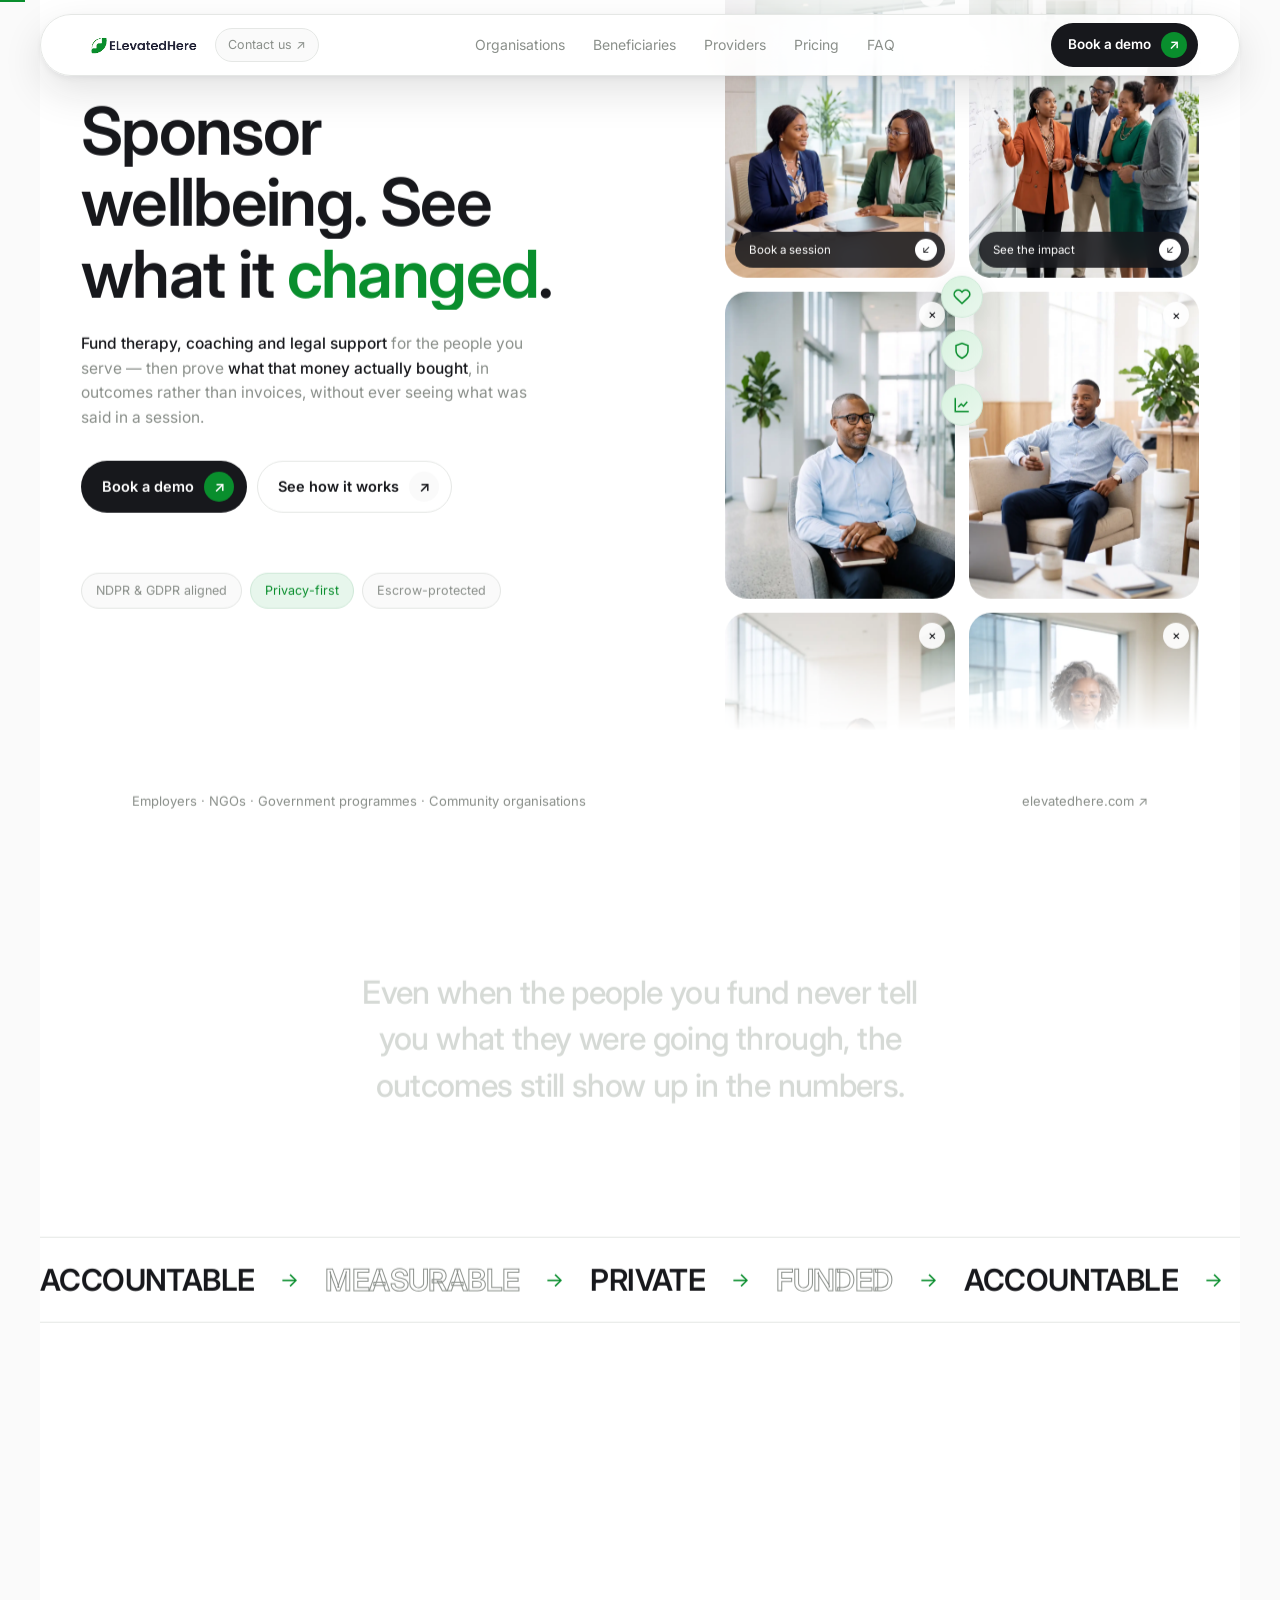
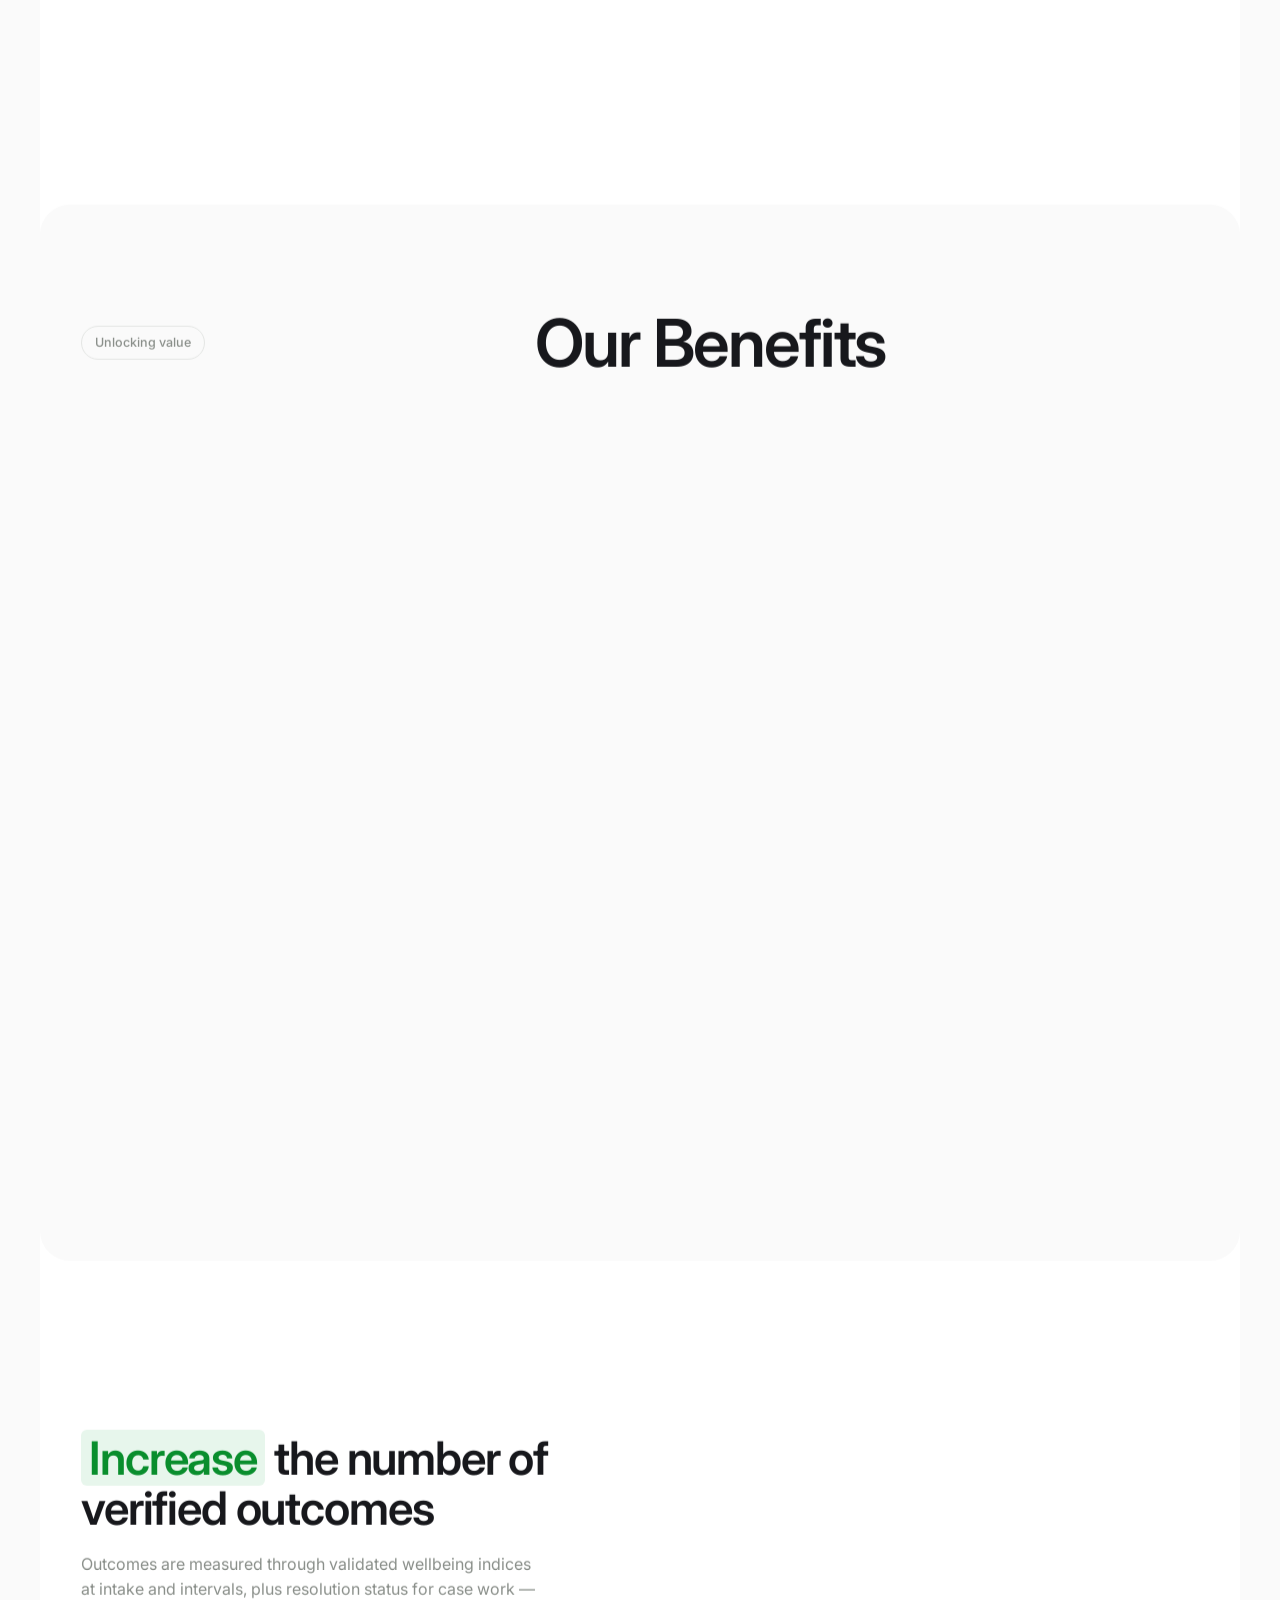
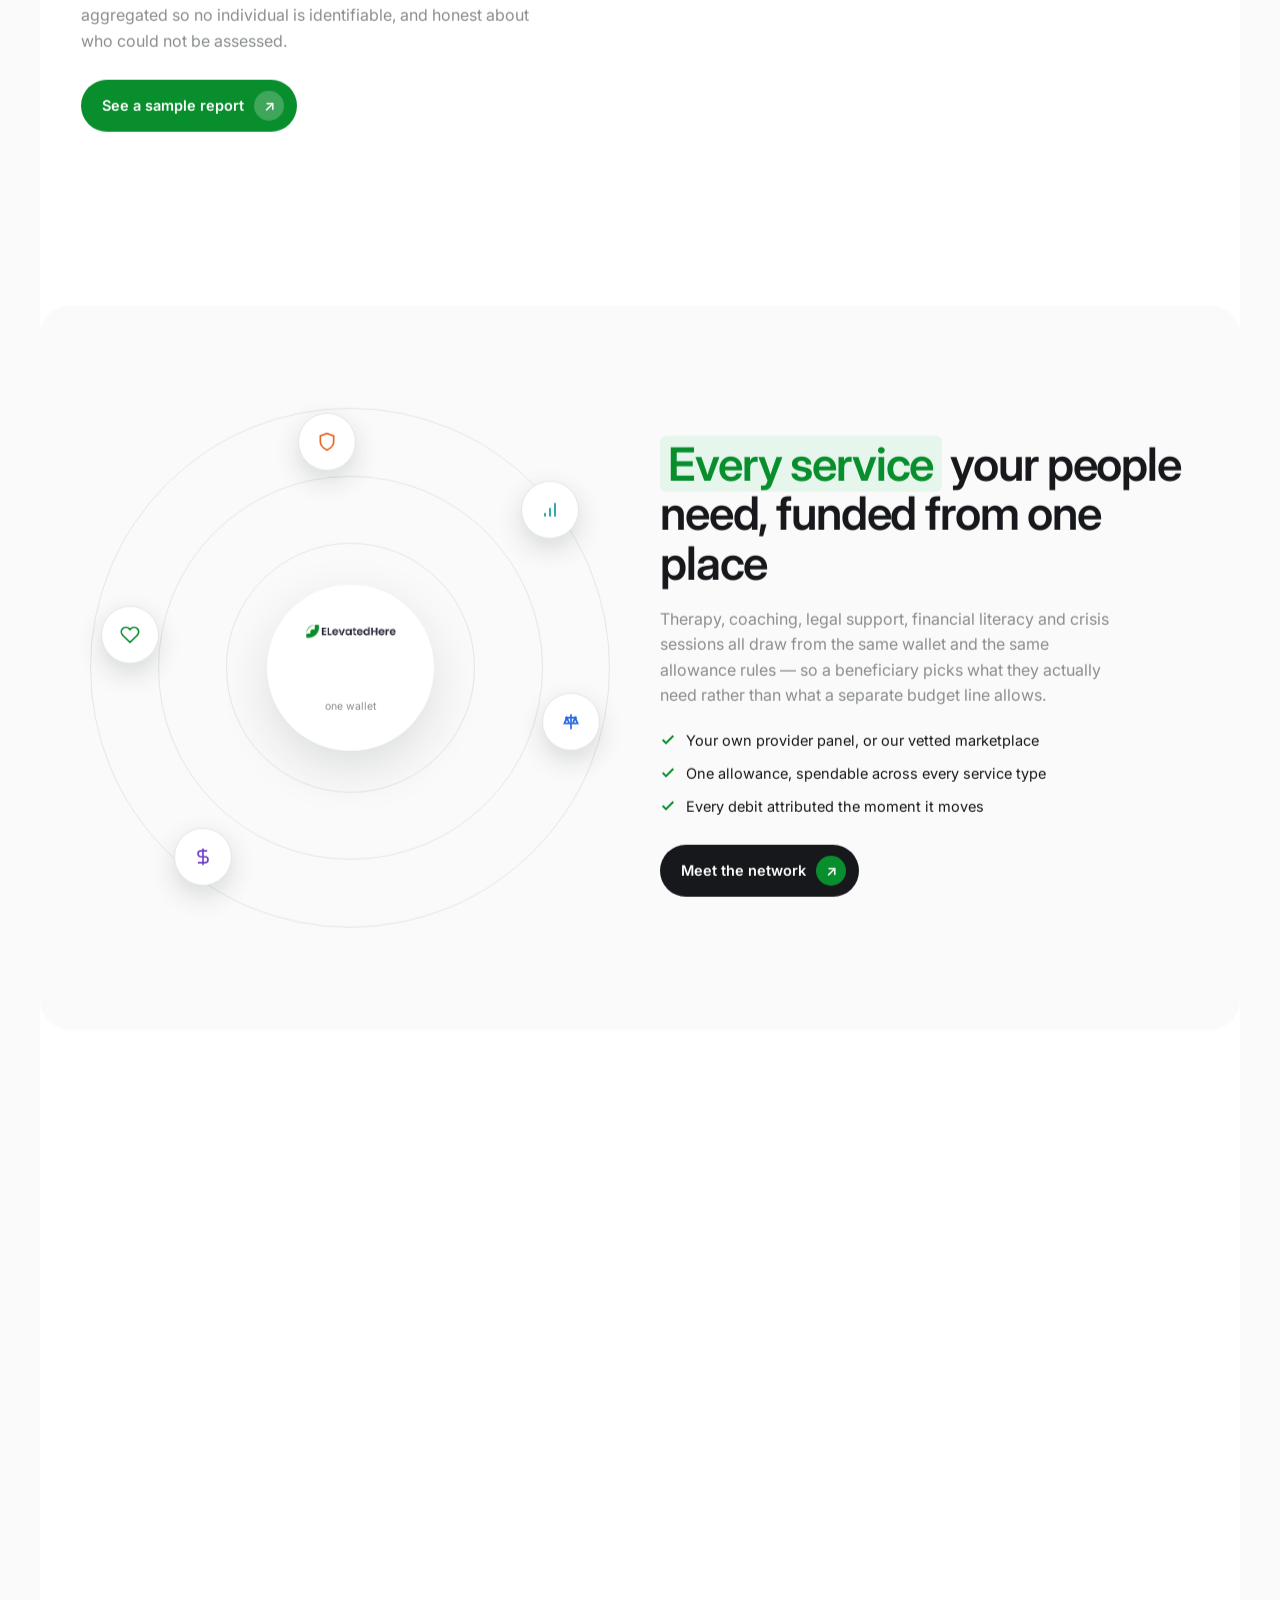
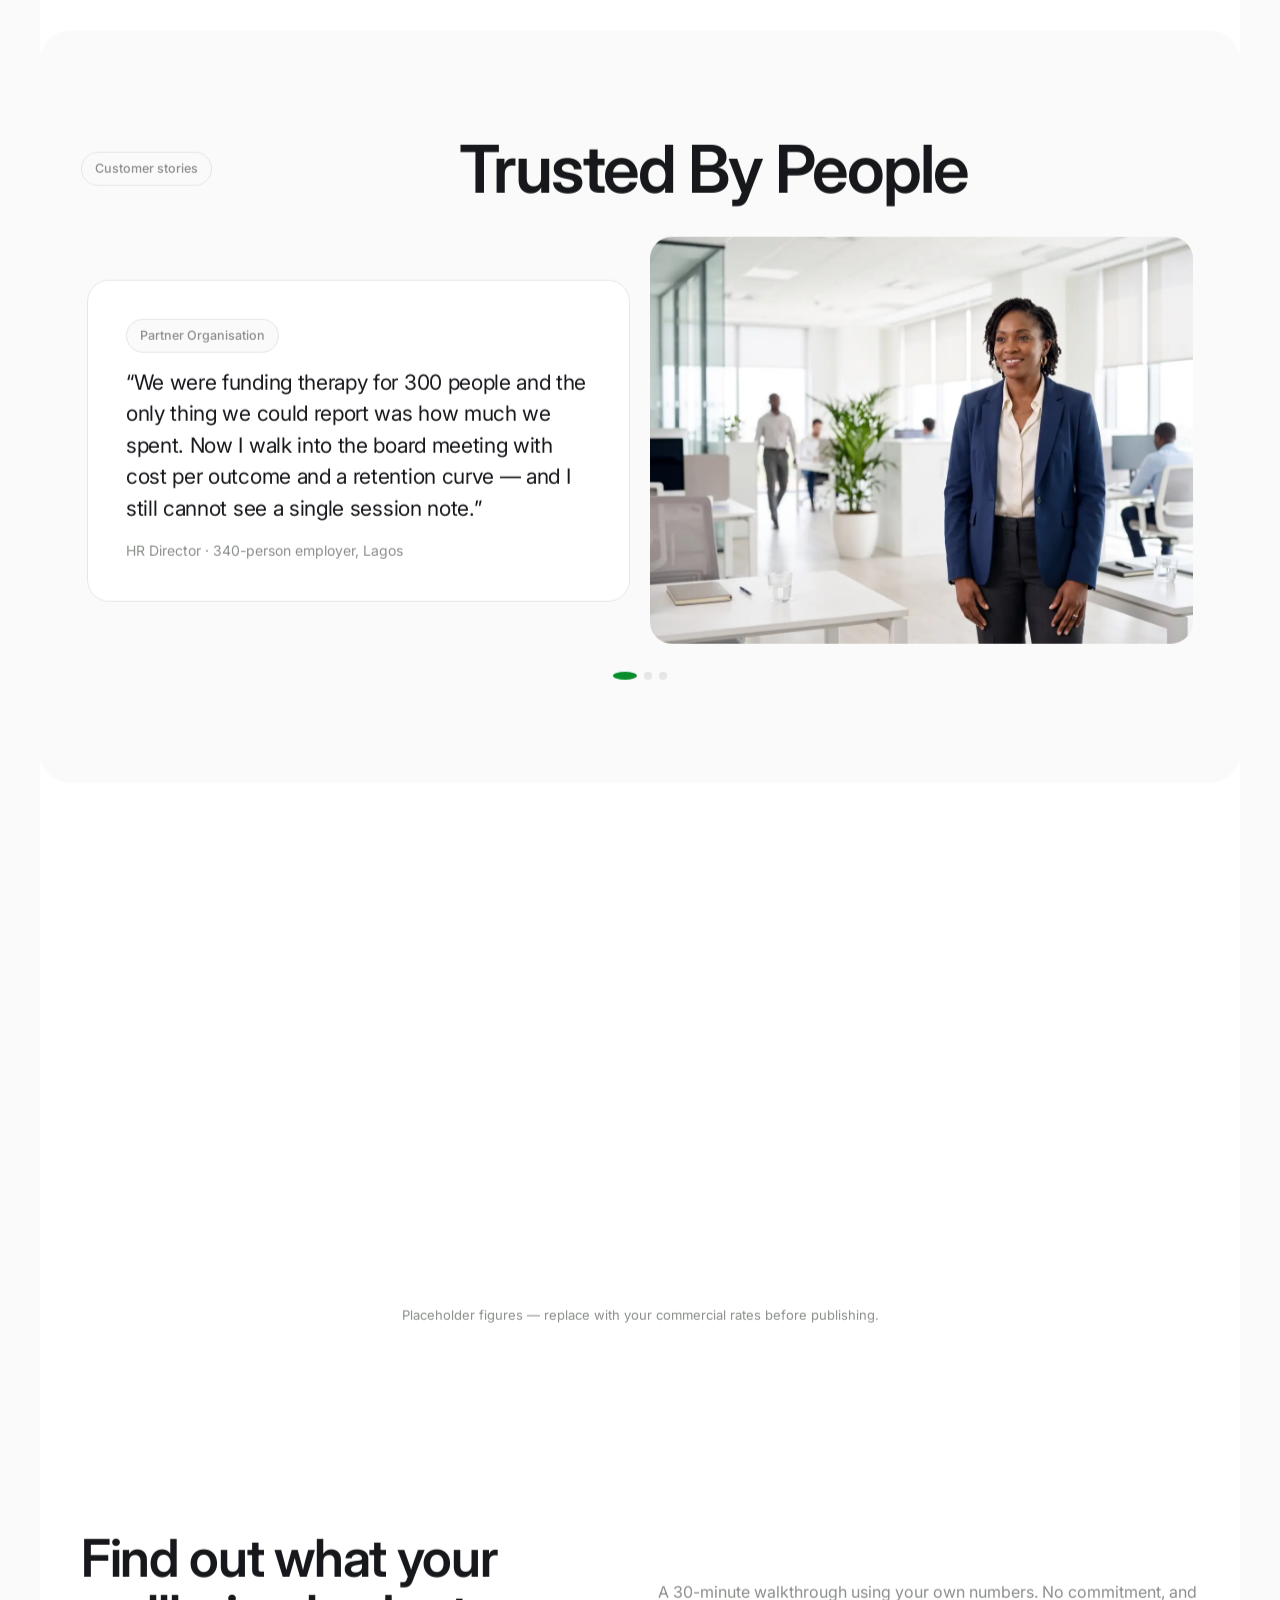
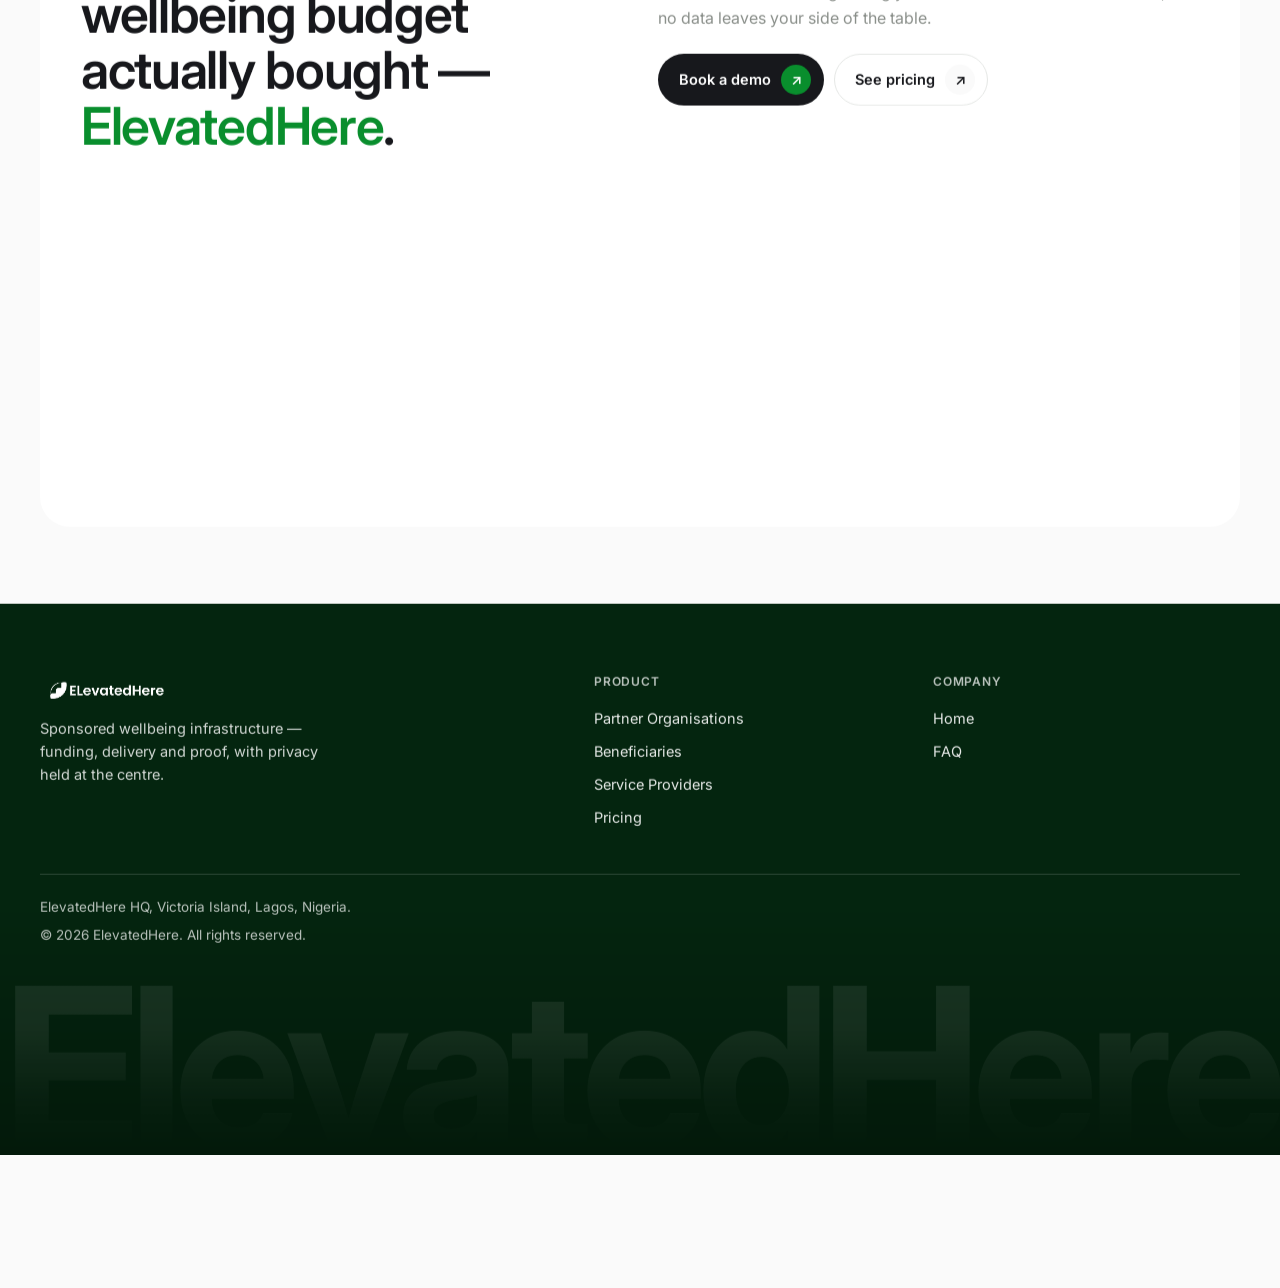
==== commit eea6e95e: "Drop Benefits from the navigation Every other nav item opens a page; this one jumped to a section of" ====
--- a/index.html
+++ b/index.html
@@ -23,7 +23,6 @@
       <a href="partner-organisations.html">Organisations</a>
       <a href="beneficiaries.html">Beneficiaries</a>
       <a href="providers.html">Providers</a>
-      <a href="#benefits">Benefits</a>
       <a href="pricing.html">Pricing</a>
       <a href="faq.html">FAQ</a>
     </div>
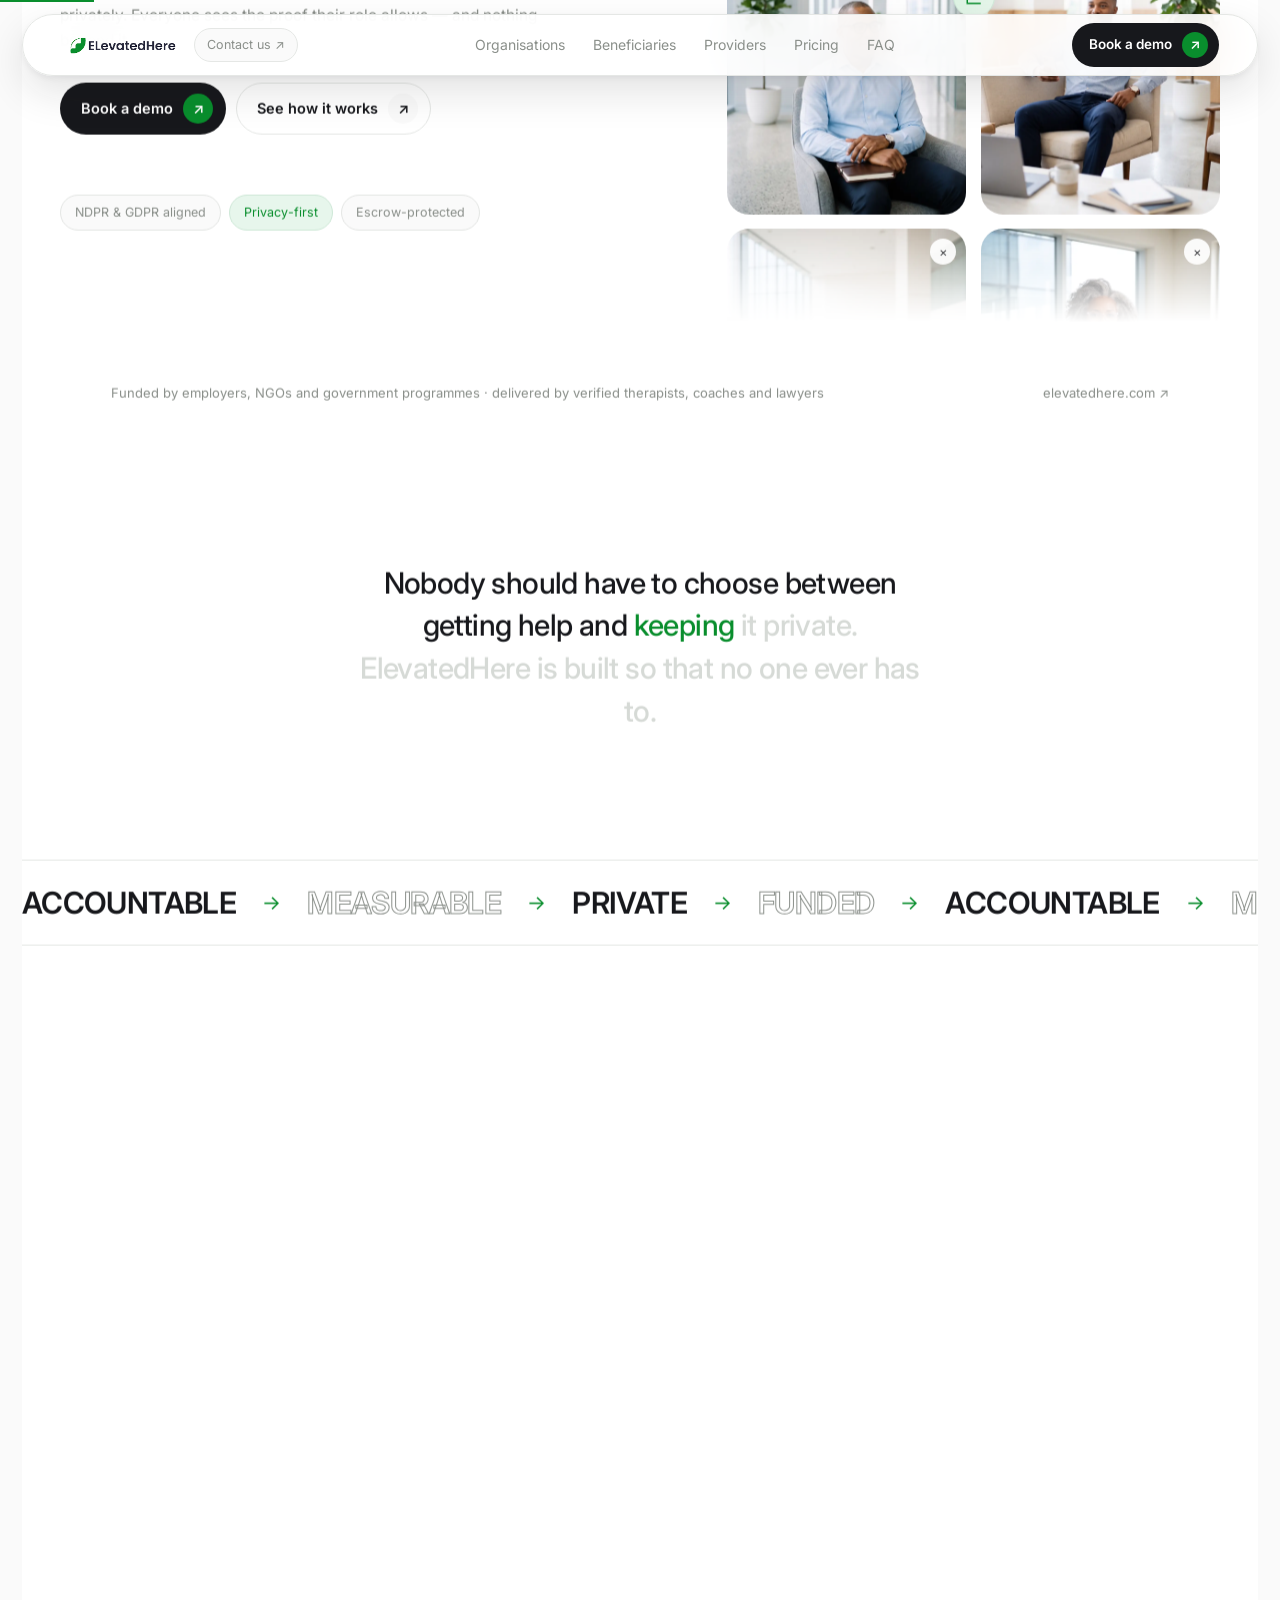
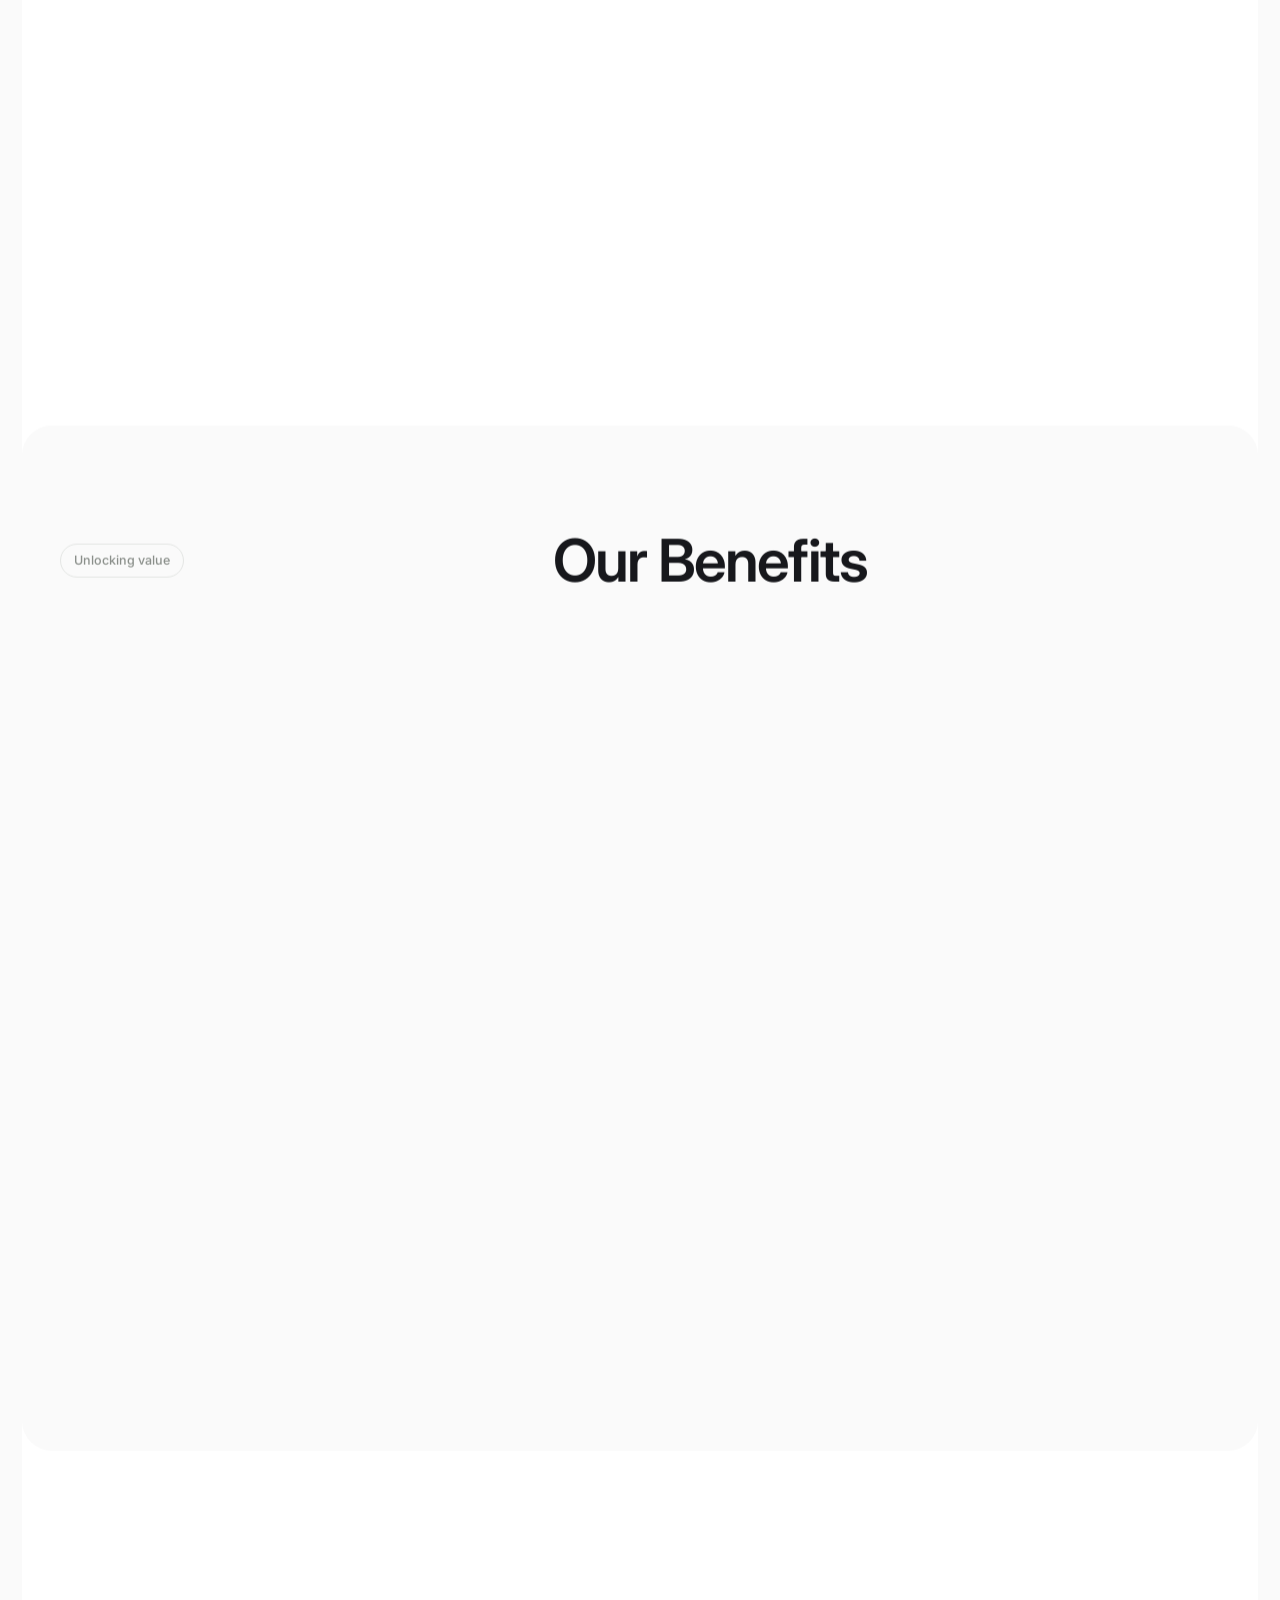
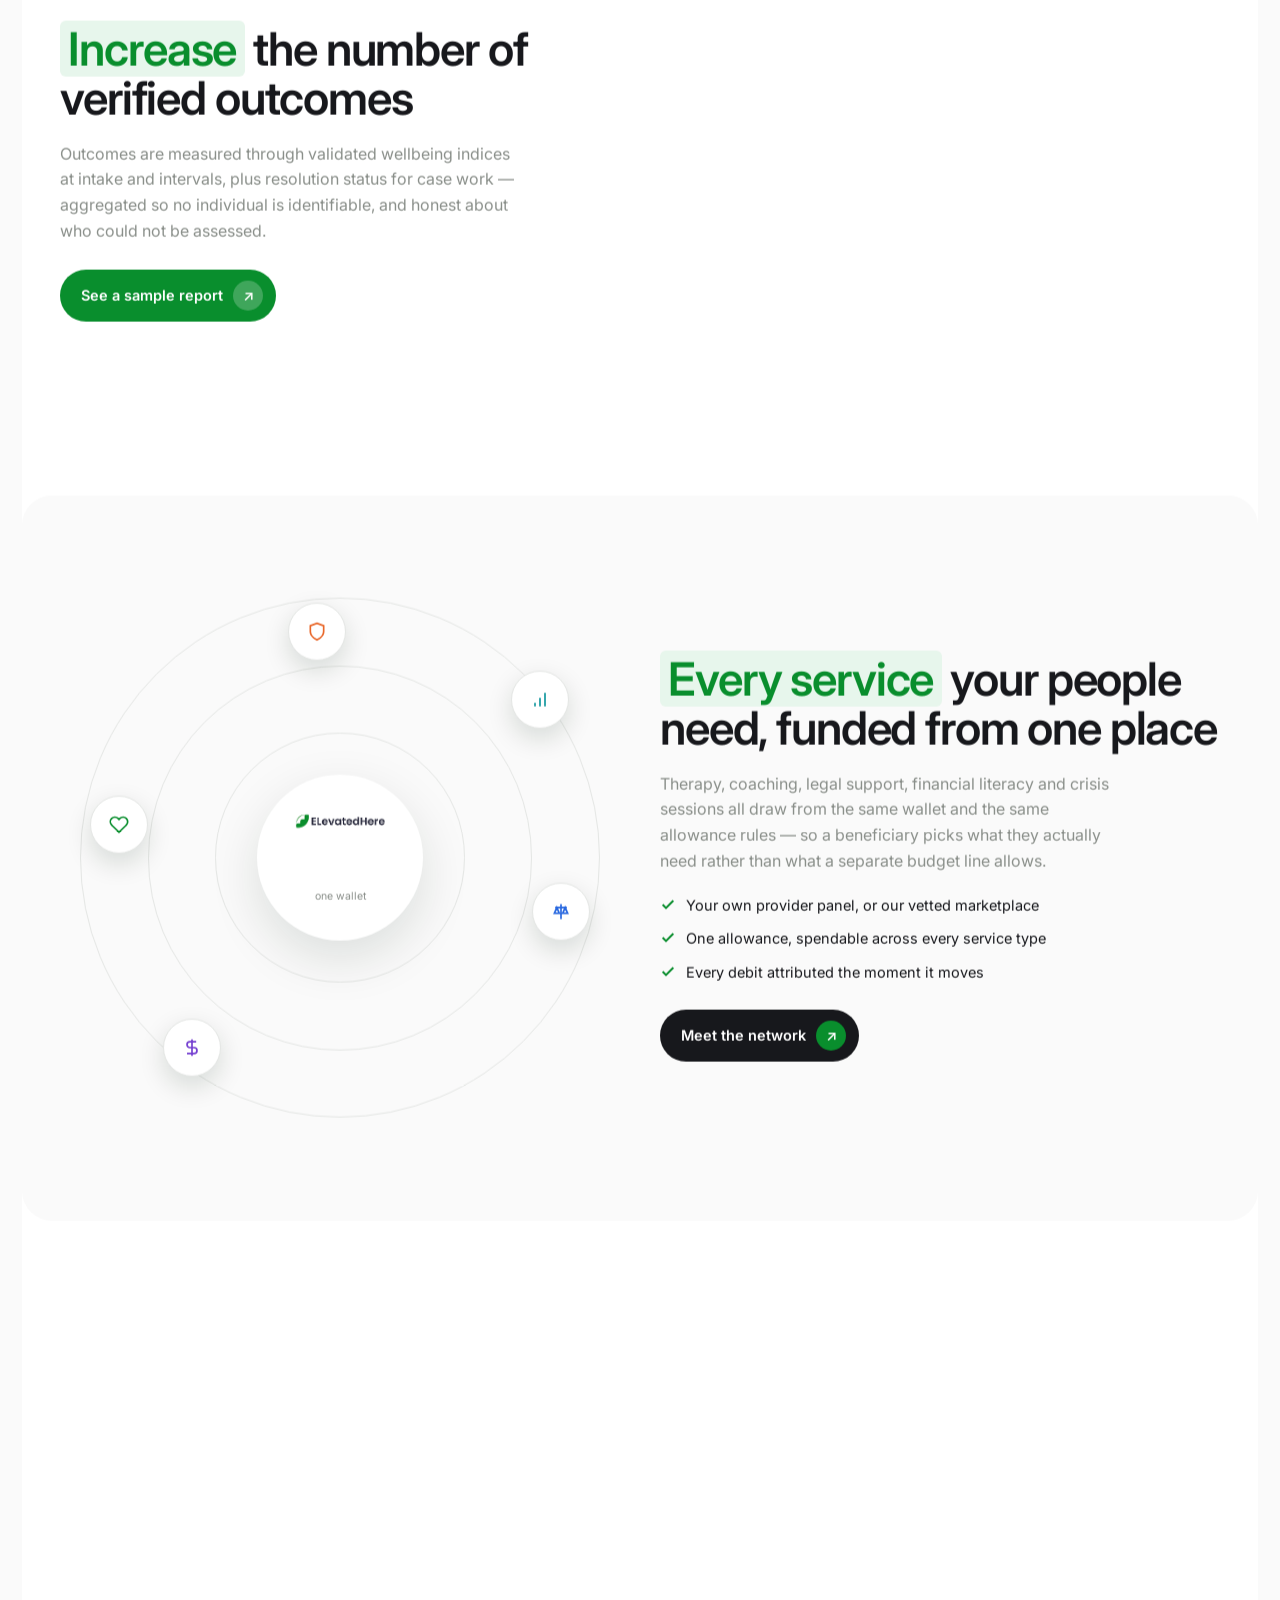
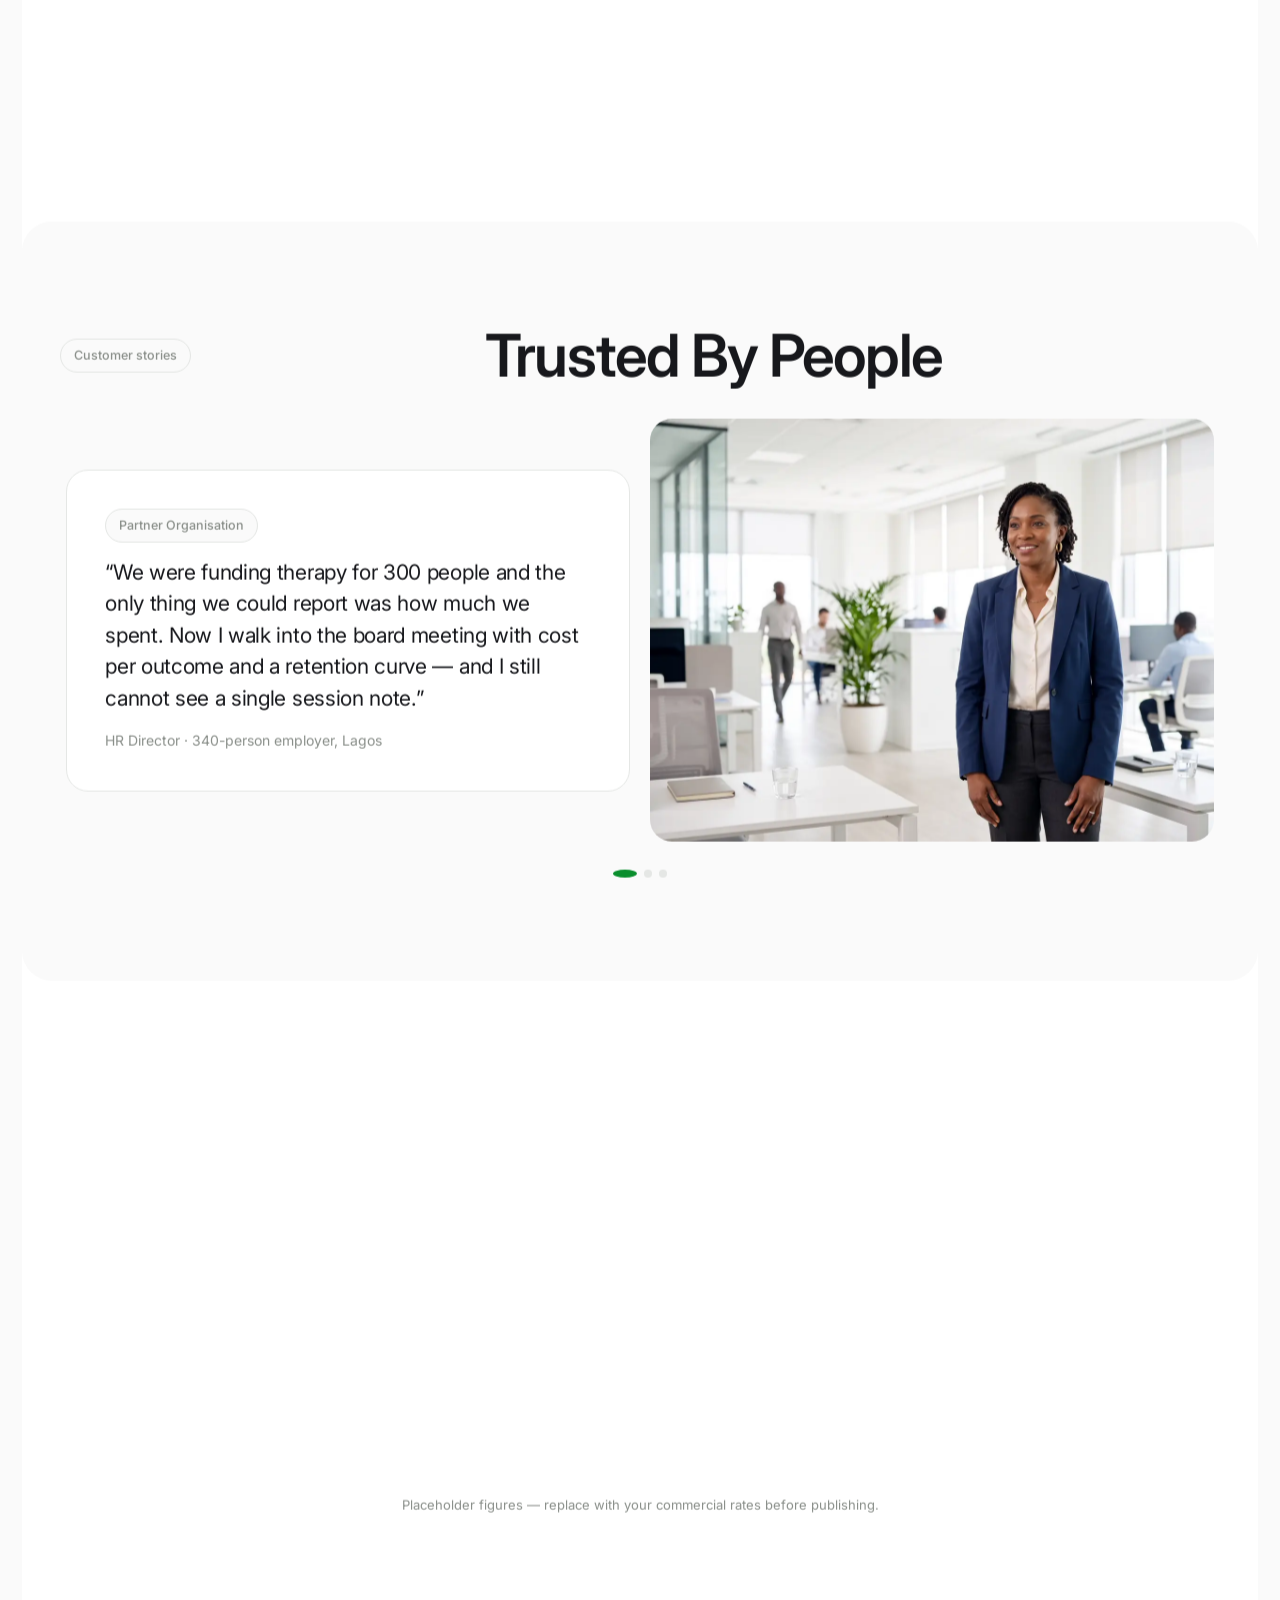
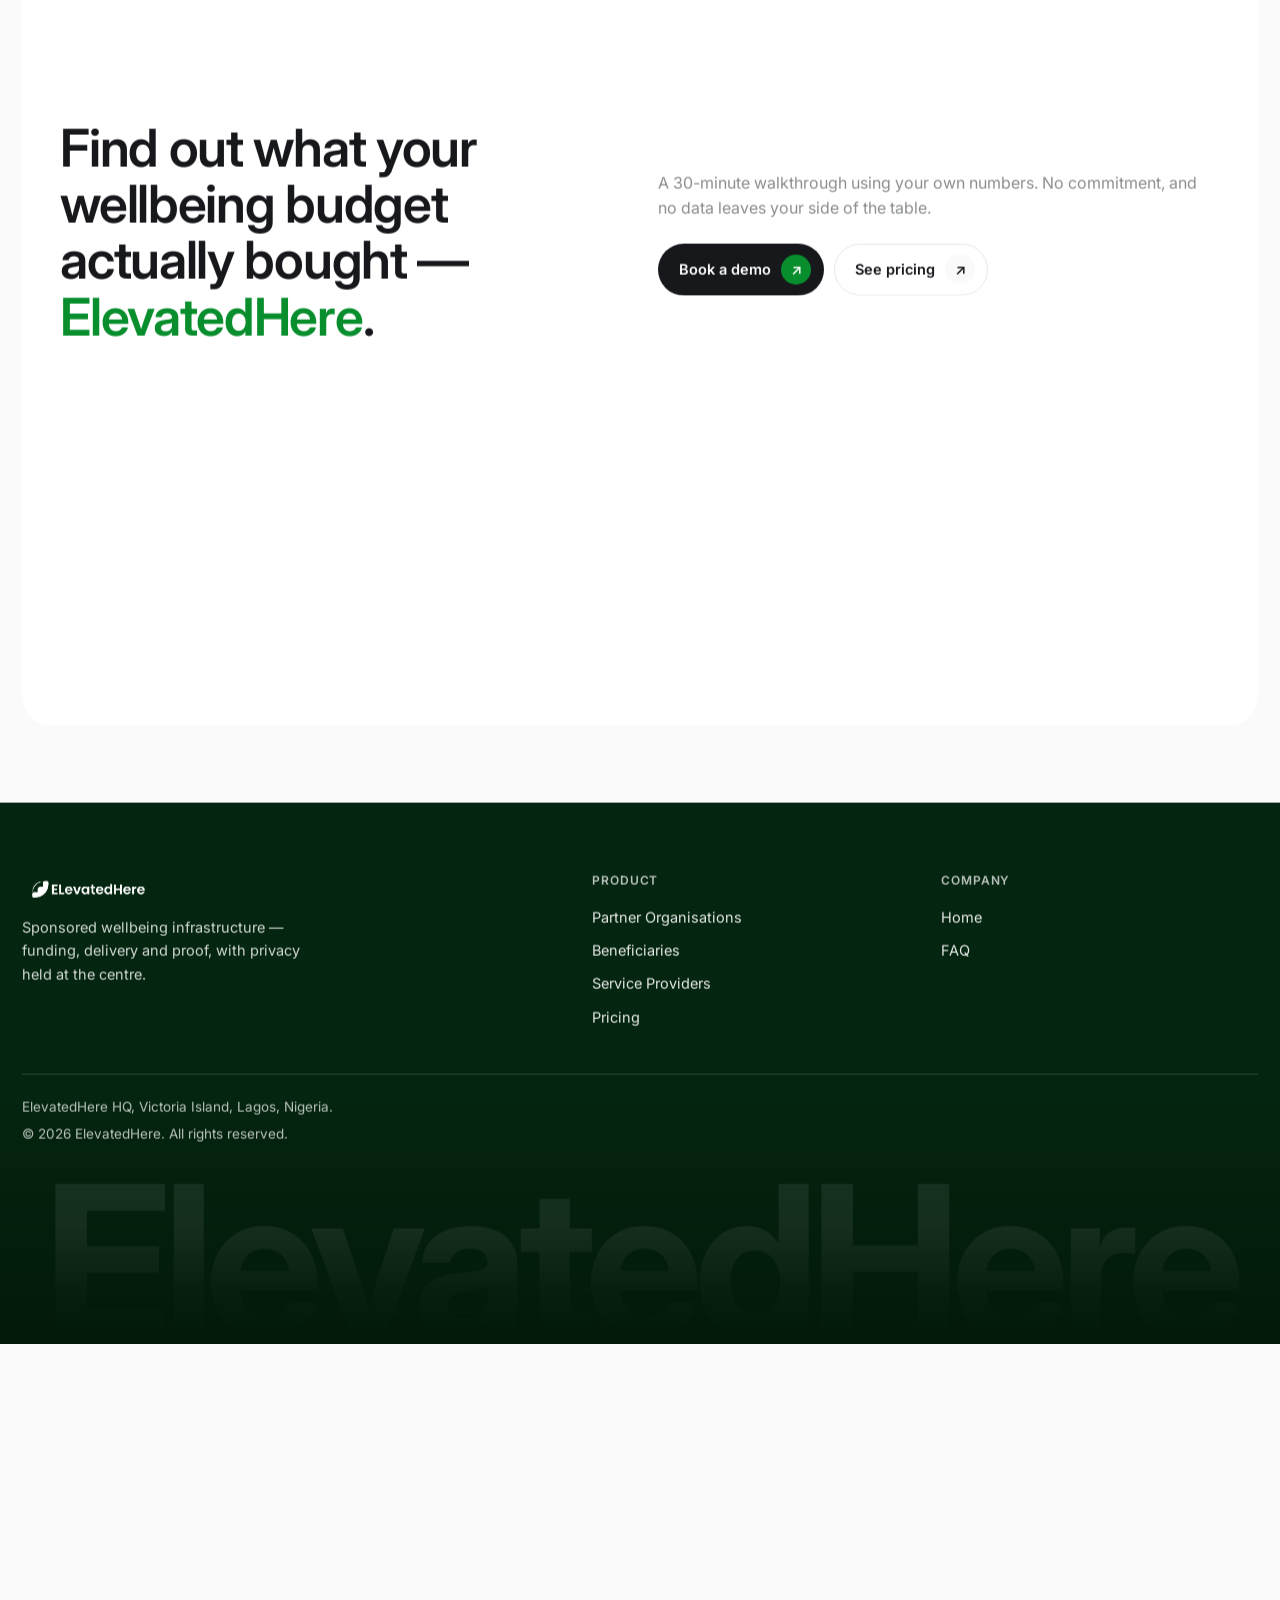
==== commit e1b698d0: "Open the layout to the viewport; frame the home page around all three sides Width: the shell was pin" ====
--- a/index.html
+++ b/index.html
@@ -3,8 +3,8 @@
 <head>
 <meta charset="utf-8">
 <meta name="viewport" content="width=device-width, initial-scale=1">
-<title>ElevatedHere — Sponsor wellbeing. See what it changed.</title>
-<meta name="description" content="Fund therapy, coaching and legal support for the people you serve — and prove the impact, without ever seeing what was said in a session.">
+<title>ElevatedHere — Care that is paid for, delivered and proven.</title>
+<meta name="description" content="ElevatedHere connects the organisations that fund therapy, coaching and legal support with the verified providers who deliver it and the people who need it — and proves the impact without exposing what was said.">
 <link rel="preconnect" href="https://fonts.googleapis.com">
 <link rel="preconnect" href="https://fonts.gstatic.com" crossorigin>
 <link href="https://fonts.googleapis.com/css2?family=Inter:wght@400;500;600;700&display=swap" rel="stylesheet">
@@ -38,11 +38,11 @@
     <div class="hero-grid">
       <div class="hero-left">
         <h1>
-          <span class="line"><span>Sponsor</span></span>
-          <span class="line"><span>wellbeing. See</span></span>
-          <span class="line"><span>what it <em class="hl" style="font-style:normal">changed</em>.</span></span>
+          <span class="line"><span>Care that is paid for,</span></span>
+          <span class="line"><span>delivered and <em class="hl" style="font-style:normal">proven</em>,</span></span>
+          <span class="line"><span>without being watched.</span></span>
         </h1>
-        <p class="hero-sub fade-up d1"><b>Fund therapy, coaching and legal support</b> for the people you serve — then prove <b>what that money actually bought</b>, in outcomes rather than invoices, without ever seeing what was said in a session.</p>
+        <p class="hero-sub fade-up d1"><b>Organisations fund</b> therapy, coaching and legal support. <b>Verified providers deliver</b> it. <b>The people who need it</b> choose freely and privately. Everyone sees the proof their role allows &mdash; and nothing beyond it.</p>
         <div class="hero-actions fade-up d2">
           <a class="btn btn-dark" href="#demo">Book a demo <span class="cap">↗</span></a>
           <a class="btn btn-light" href="#benefits">See how it works <span class="cap">↗</span></a>
@@ -76,14 +76,14 @@
     </div>
 
     <div class="hero-tags" style="justify-content:space-between;padding:0 clamp(20px,4vw,56px) 30px">
-      <span class="muted" style="font-size:13px">Employers · NGOs · Government programmes · Community organisations</span>
+      <span class="muted" style="font-size:13px">Funded by employers, NGOs and government programmes &middot; delivered by verified therapists, coaches and lawyers</span>
       <span class="muted" style="font-size:13px">elevatedhere.com ↗</span>
     </div>
   </header>
 
   <!-- ================= word-highlight statement ================= -->
   <section class="statement wide">
-    <p data-words data-green="outcomes|still|show|up">Even when the people you fund never tell you what they were going through, the outcomes still show up in the numbers.</p>
+    <p data-words data-green="keeping|it|private">Nobody should have to choose between getting help and keeping it private. ElevatedHere is built so that no one ever has to.</p>
   </section>
 
   <!-- ================= ticker ================= -->
@@ -93,7 +93,33 @@
     </div>
   </div>
 
-  <!-- ================= big statement + split card ================= -->
+  <!-- ================= three sides ================= -->
+<section class="section">
+  <div class="shead reveal">
+    <span class="eyebrow">The whole system</span>
+    <h2>Three sides, one set of rules</h2>
+    <p>Funded care usually asks the person receiving it to give up their privacy to prove it worked. ElevatedHere is built so that it can be generous and accountable at the same time, without that trade.</p>
+  </div>
+  <div class="cards stagger">
+    <a class="card" href="partner-organisations.html">
+      <h3>Organisations</h3>
+      <p>Fund an allowance, set who it covers and what it may be spent on, and see what it bought &mdash; in outcomes, never in names or notes.</p>
+      <span class="card-link">For organisations <span>&rarr;</span></span>
+    </a>
+    <a class="card" href="providers.html">
+      <h3>Providers</h3>
+      <p>Verified therapists, coaches and lawyers. Your own calendar and caseload, with fees held in escrow and released on delivery.</p>
+      <span class="card-link">For providers <span>&rarr;</span></span>
+    </a>
+    <a class="card" href="beneficiaries.html">
+      <h3>The people supported</h3>
+      <p>Choose your own provider, book without asking permission, and keep every word of the session to yourself. Always.</p>
+      <span class="card-link">For beneficiaries <span>&rarr;</span></span>
+    </a>
+  </div>
+</section>
+
+<!-- ================= big statement + split card ================= -->
   <section class="section">
     <h2 class="big reveal" style="margin-bottom:36px">Introducing <span class="mark">impact intelligence</span> for sponsored care</h2>
     <div class="split">
--- a/assets/styles.css
+++ b/assets/styles.css
@@ -8,14 +8,21 @@
   --amber:#b45309; --amber-bg:#fef3c7; --red:#b91c1c; --red-bg:#fee2e2;
   --blue:#1d4ed8; --blue-bg:#dbeafe; --purple:#7c3aed; --purple-bg:#ede9fe;
   --c1:#098e2d; --c2:#34b366; --c3:#0f969d; --c4:#2868e0; --c5:#733dd0; --c6:#e96729; --c-neutral:#c9ccc9;
-  --max:1200px;--page:min(100% - 32px,1200px);--gut:clamp(18px,3.2vw,44px); --r:12px; --r-lg:22px; --r-xl:30px;
+  /* The shell tracks the viewport instead of locking to 1200px: it fills the
+     window up to 1720px, past which a text column stops being readable. The
+     outer margin and the inner gutter both grow with the screen, so the
+     proportions hold from a phone to an ultrawide. */
+  --max:1720px;
+  --page:min(100% - clamp(24px,3.4vw,96px), var(--max));
+  --gut:clamp(18px,3vw,72px);
+  --r:12px; --r-lg:22px; --r-xl:30px;
   --shadow:0 1px 2px rgba(23,24,28,.04),0 12px 32px rgba(23,24,28,.07);
   --shadow-lg:0 26px 70px rgba(4,37,15,.2);
   --ease:cubic-bezier(.22,1,.36,1); --ease-out:cubic-bezier(.16,1,.3,1);
 }
 *,*::before,*::after{box-sizing:border-box}
 html{scroll-behavior:smooth}
-body{margin:0;background:var(--tile);color:var(--ink);font-family:Inter,-apple-system,BlinkMacSystemFont,"Segoe UI",sans-serif;font-size:16px;line-height:1.6;-webkit-font-smoothing:antialiased;overflow-x:hidden}
+body{margin:0;background:var(--tile);color:var(--ink);font-family:Inter,-apple-system,BlinkMacSystemFont,"Segoe UI",sans-serif;font-size:clamp(16px,.95vw,18px);line-height:1.6;-webkit-font-smoothing:antialiased;overflow-x:hidden}
 img{max-width:100%;display:block}
 a{color:inherit}
 h1,h2,h3,h4{margin:0;line-height:1.08;letter-spacing:-.025em;font-weight:600}
@@ -75,13 +82,13 @@
 .hero{position:relative;padding-top:104px}
 .hero-grid{display:grid;grid-template-columns:1.12fr .88fr;gap:40px;align-items:center;min-height:min(86vh,760px)}
 .hero-left{padding:clamp(24px,4vw,56px) 0 clamp(24px,4vw,48px)}
-.hero h1{font-size:clamp(38px,5.2vw,66px)}
+.hero h1{font-size:clamp(36px,4.9vw,86px)}
 .line{display:block;overflow:hidden}
 .line>span{display:block;transform:translateY(106%);transition:transform .82s var(--ease-out)}
 .ready .line>span{transform:none}
 .ready .line:nth-child(2)>span{transition-delay:.08s}
 .ready .line:nth-child(3)>span{transition-delay:.16s}
-.hero-sub{margin-top:22px;max-width:46ch;color:var(--grey);font-size:15.5px}
+.hero-sub{margin-top:24px;max-width:50ch;color:var(--grey);font-size:clamp(15.5px,1.15vw,19px);line-height:1.62}
 .hero-sub b{color:var(--ink);font-weight:500}
 .hero-actions{display:flex;gap:10px;margin-top:30px;flex-wrap:wrap}
 .hero-tags{display:flex;gap:8px;margin-top:clamp(28px,5vw,60px);flex-wrap:wrap;align-items:center}
@@ -109,18 +116,18 @@
 
 /* ============ word-highlight statement ============ */
 .statement{padding:clamp(70px,10vw,140px) 0;text-align:center}
-.statement p{font-size:clamp(19px,2.6vw,32px);line-height:1.45;letter-spacing:-.02em;max-width:22ch;margin-inline:auto;font-weight:500}
+.statement p{font-size:clamp(19px,2.3vw,38px);line-height:1.45;letter-spacing:-.02em;max-width:22ch;margin-inline:auto;font-weight:500}
 .statement.wide p{max-width:30ch}
 .w{color:#d6dad6;transition:color .35s var(--ease)}
 .w.on{color:var(--ink)}
 .w.g.on{color:var(--green)}
 
 /* ============ big statement ============ */
-.big{font-size:clamp(30px,5.4vw,66px);text-align:center;letter-spacing:-.03em}
+.big{font-size:clamp(30px,4.6vw,78px);text-align:center;letter-spacing:-.03em}
 
 /* ============ split words admit a card ============ */
 .split{display:flex;align-items:center;justify-content:center;gap:clamp(8px,2vw,26px);flex-wrap:nowrap}
-.split .sw{font-size:clamp(28px,5vw,62px);font-weight:600;letter-spacing:-.03em;white-space:nowrap}
+.split .sw{font-size:clamp(28px,4.3vw,72px);font-weight:600;letter-spacing:-.03em;white-space:nowrap}
 .split .slot{width:0;opacity:0;transition:width .9s var(--ease-out),opacity .6s .2s;overflow:hidden;flex:none}
 .split.in .slot{width:clamp(180px,26vw,330px);opacity:1}
 .slot .pcard{aspect-ratio:4/5;border-radius:var(--r-lg)}
@@ -236,7 +243,7 @@
 /* ============ shared bits ============ */
 .eyebrow{display:inline-flex;align-items:center;gap:7px;padding:6px 13px;border-radius:999px;background:var(--tile);border:1px solid var(--border);color:var(--grey);font-size:12.5px;font-weight:500}
 .shead{max-width:60ch}
-.shead h2{font-size:clamp(28px,4.2vw,50px);margin-top:16px}
+.shead h2{font-size:clamp(28px,3.7vw,60px);margin-top:16px}
 .shead p{color:var(--grey);margin-top:16px;max-width:56ch}
 .shead.center{margin-inline:auto}.shead.center p{margin-inline:auto}
 .ticks{list-style:none;padding:0;margin:20px 0 0;display:grid;gap:10px}
@@ -265,7 +272,7 @@
 .socials{display:flex;gap:9px}
 .socials a{display:grid;width:34px;height:34px;border-radius:50%;background:rgba(255,255,255,.1);display:grid;place-items:center;padding:0;transition:background .25s var(--ease),transform .25s var(--ease)}
 .socials a:hover{background:rgba(255,255,255,.2);transform:translateY(-2px)}
-.foot-mark{margin-top:clamp(18px,3vw,34px);font-size:clamp(68px,17.5vw,250px);font-weight:700;letter-spacing:-.045em;line-height:.78;text-align:center;color:rgba(255,255,255,.085);white-space:nowrap;user-select:none;pointer-events:none;-webkit-mask-image:linear-gradient(180deg,#000 28%,rgba(0,0,0,.25) 72%,transparent);mask-image:linear-gradient(180deg,#000 28%,rgba(0,0,0,.25) 72%,transparent)}
+.foot-mark{margin-top:clamp(18px,3vw,34px);font-size:clamp(68px,16.4vw,330px);font-weight:700;letter-spacing:-.045em;line-height:.78;text-align:center;color:rgba(255,255,255,.085);white-space:nowrap;user-select:none;pointer-events:none;-webkit-mask-image:linear-gradient(180deg,#000 28%,rgba(0,0,0,.25) 72%,transparent);mask-image:linear-gradient(180deg,#000 28%,rgba(0,0,0,.25) 72%,transparent)}
 footer::after{content:'';position:absolute;left:0;right:0;bottom:0;height:46%;pointer-events:none;background:linear-gradient(180deg,transparent,rgba(0,0,0,.32))}
 footer .wrap{position:relative;z-index:1}
 
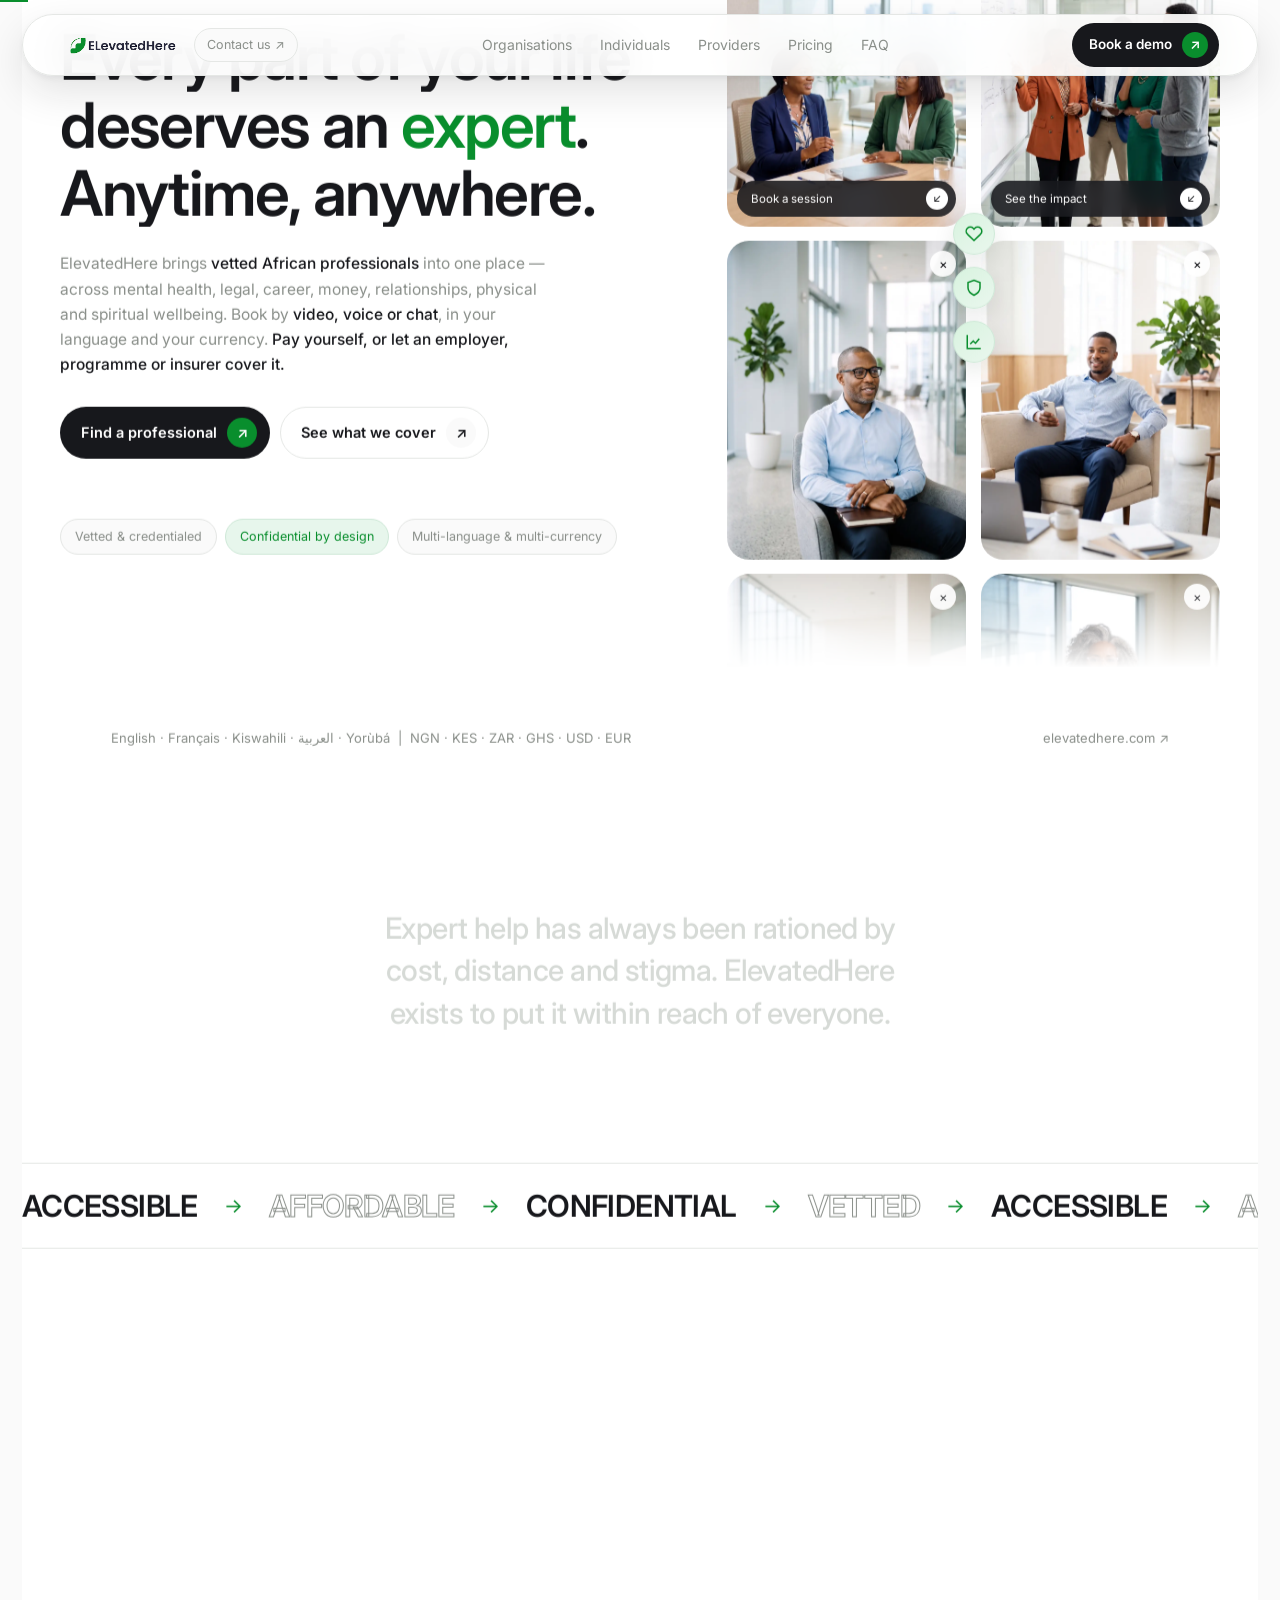
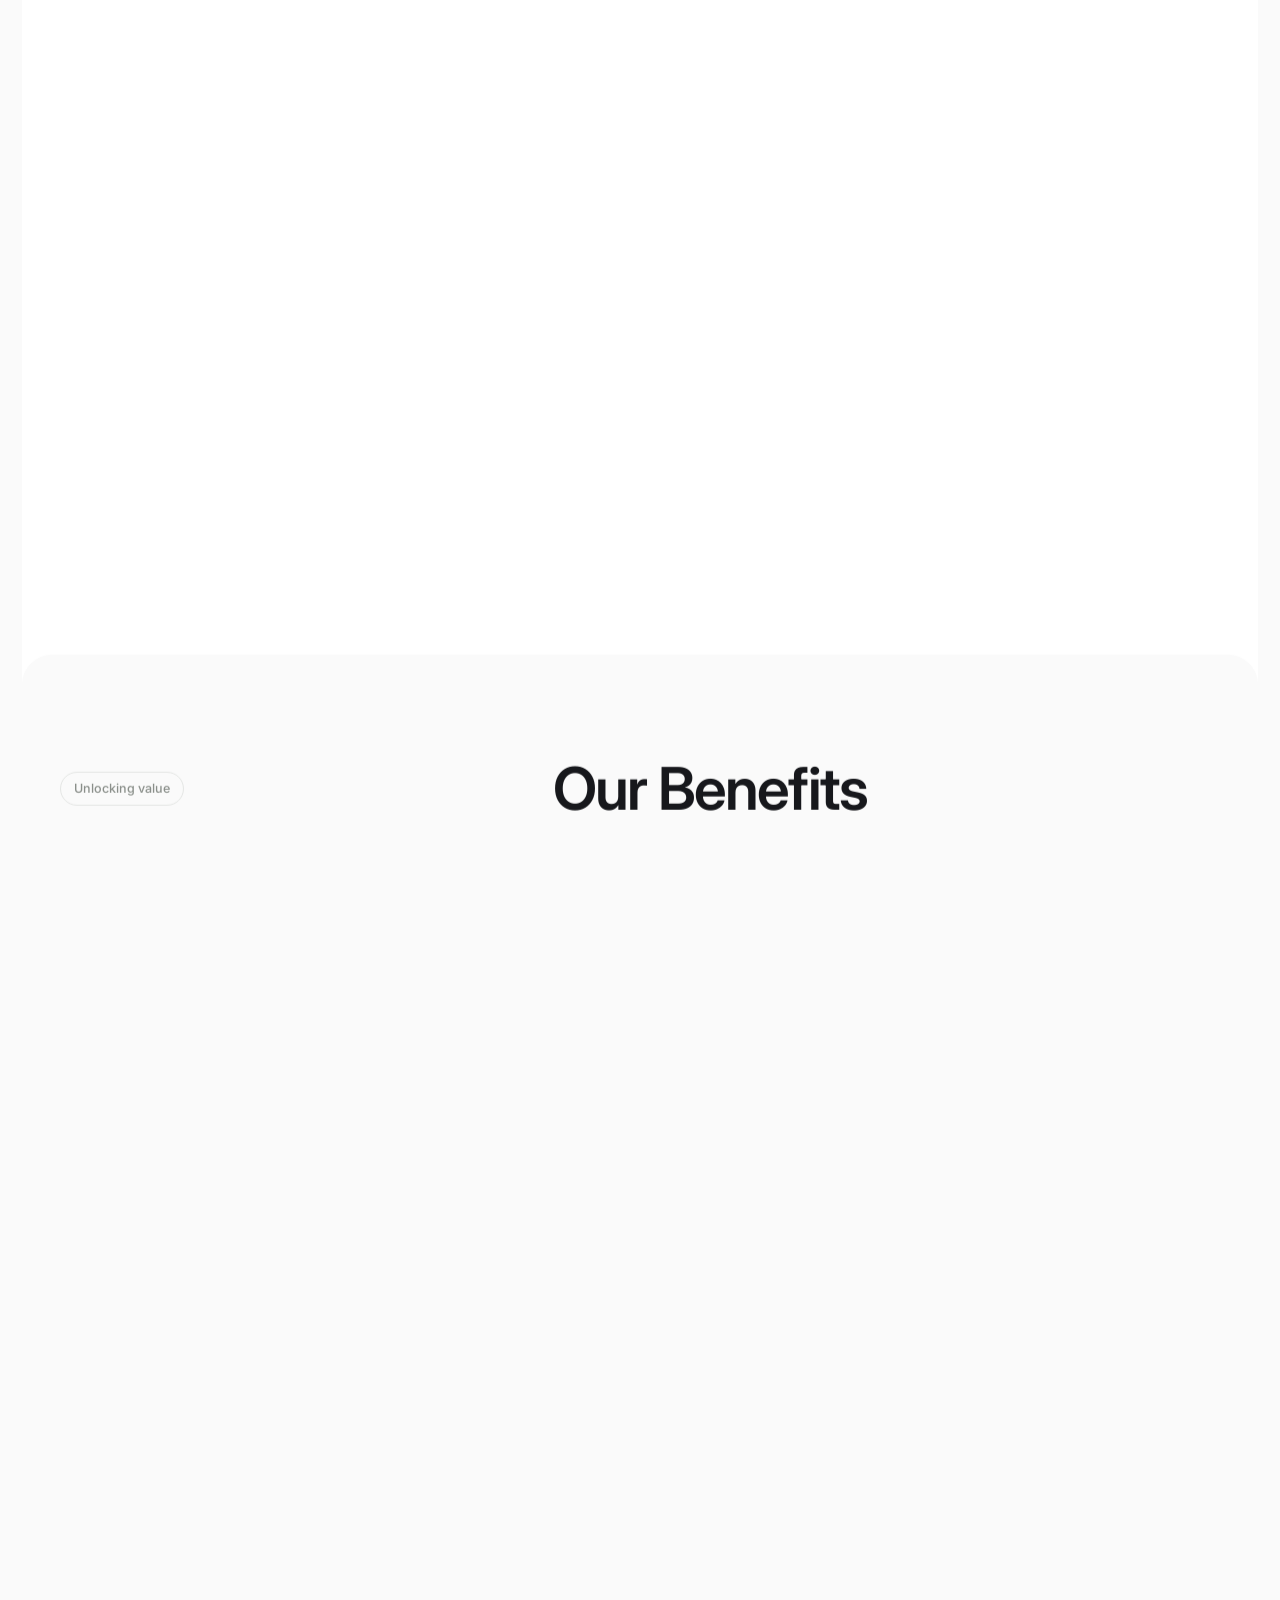
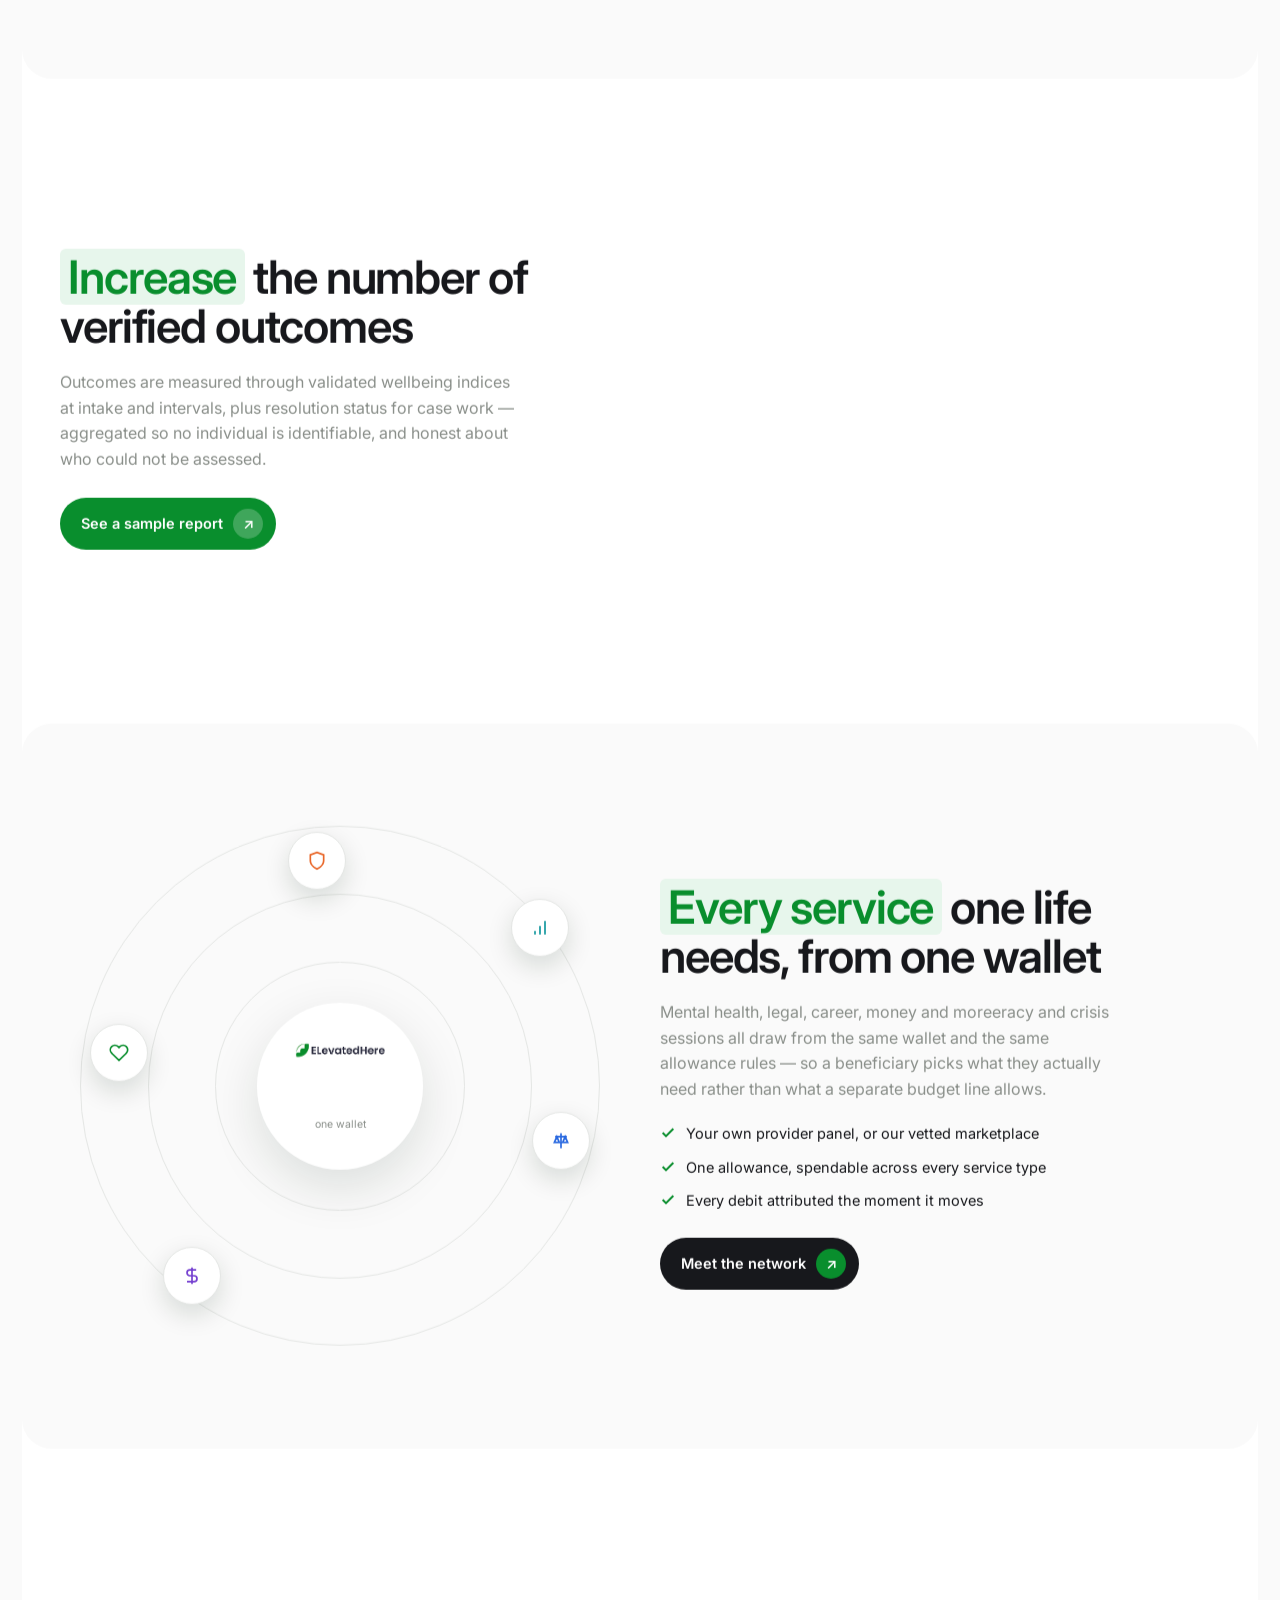
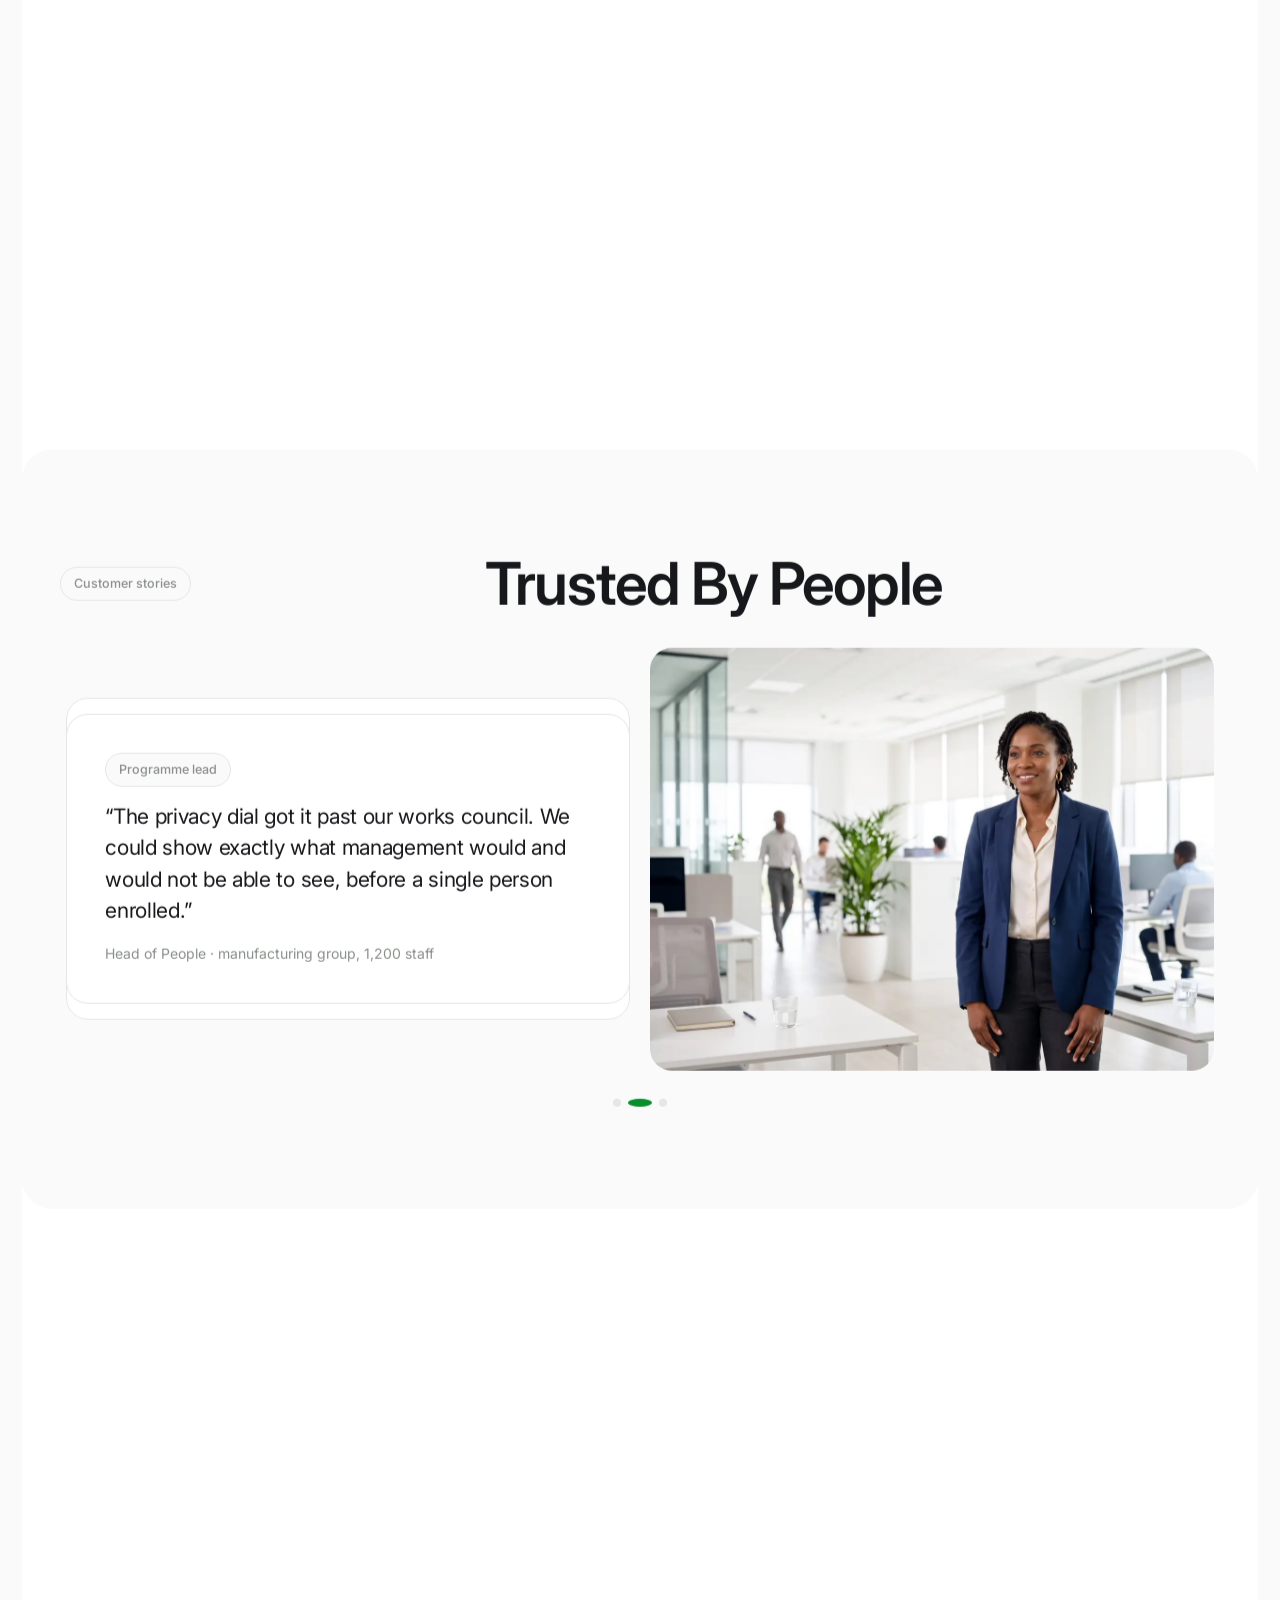
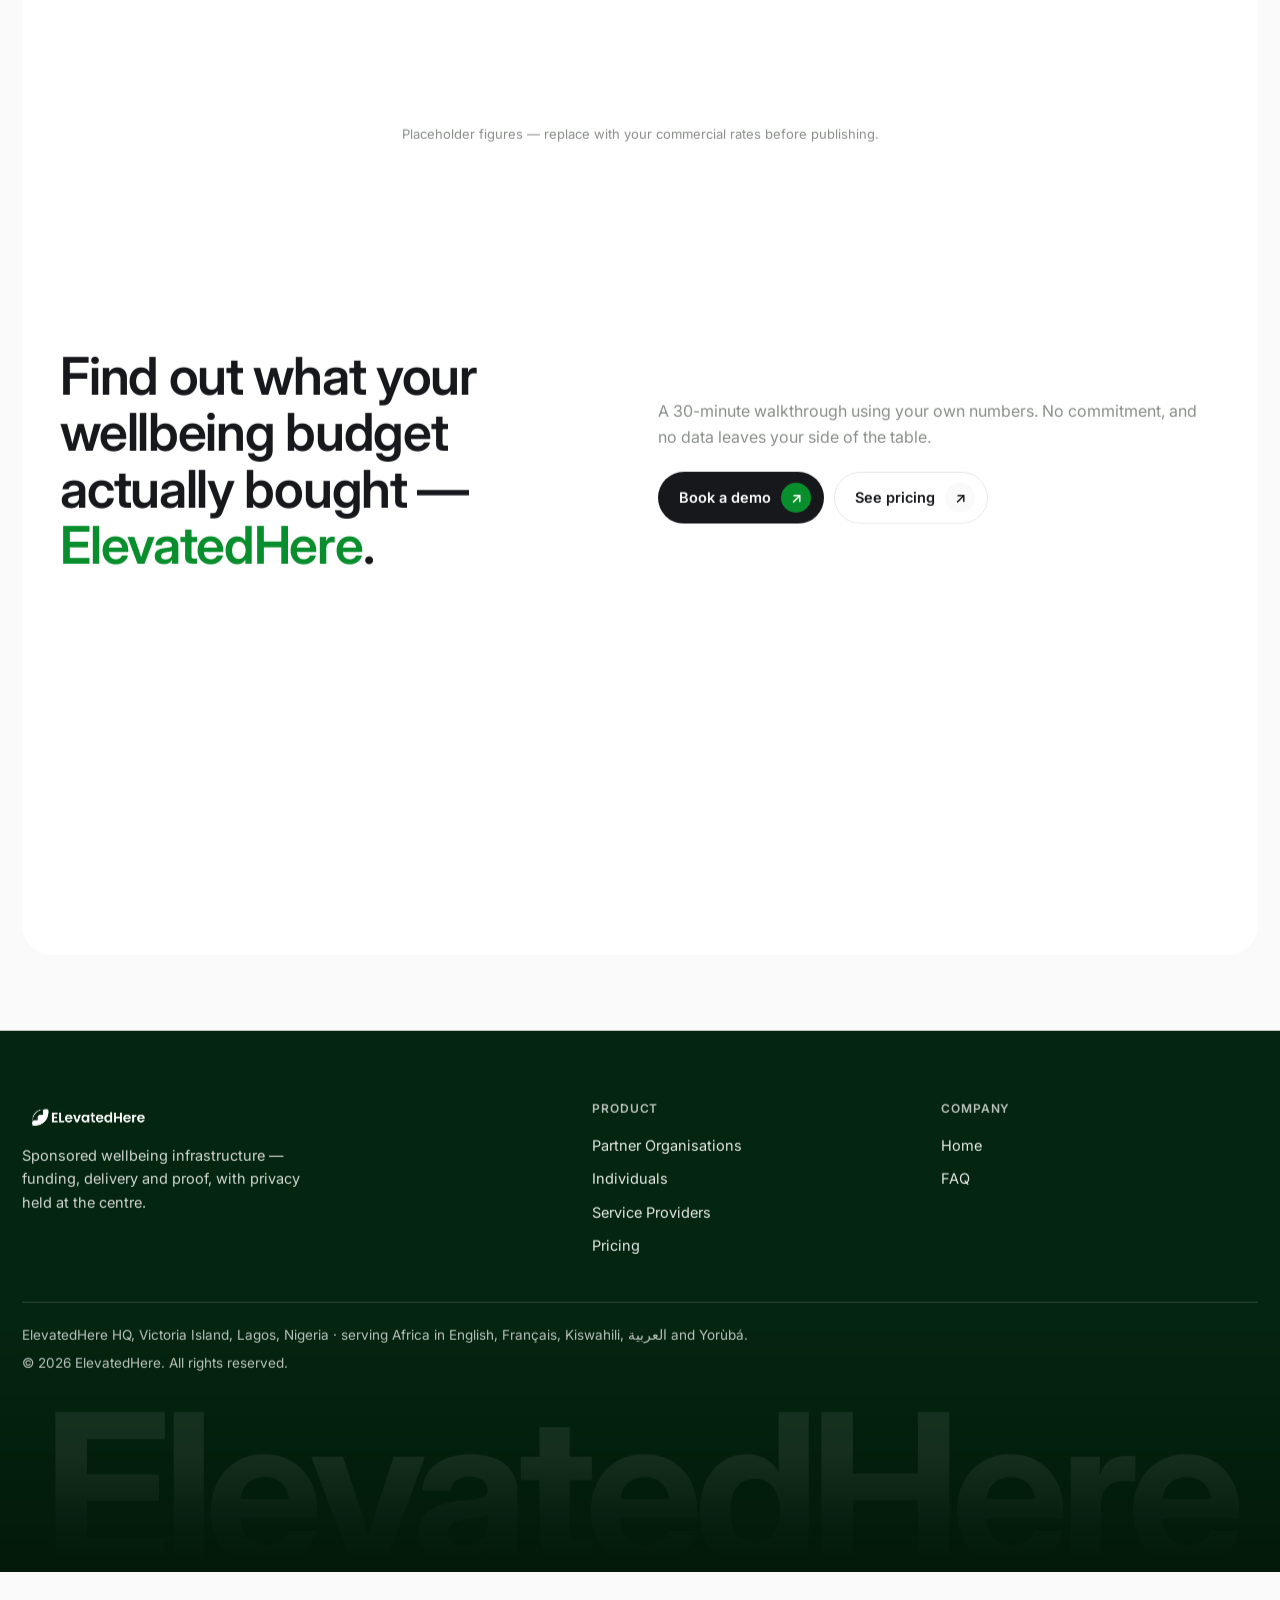
==== commit 691d3e2c: "Reframe the site around the PRD: a wellness aggregator, not a sponsored-therapy product The site was" ====
--- a/index.html
+++ b/index.html
@@ -3,8 +3,8 @@
 <head>
 <meta charset="utf-8">
 <meta name="viewport" content="width=device-width, initial-scale=1">
-<title>ElevatedHere — Care that is paid for, delivered and proven.</title>
-<meta name="description" content="ElevatedHere connects the organisations that fund therapy, coaching and legal support with the verified providers who deliver it and the people who need it — and proves the impact without exposing what was said.">
+<title>ElevatedHere — Empowering Lives, Anytime, Anywhere.</title>
+<meta name="description" content="Africa's social impact and wellness platform. Book vetted professionals across mental health, legal, career, money, relationships, physical and spiritual wellbeing — in your language, in your currency, by video, voice or chat.">
 <link rel="preconnect" href="https://fonts.googleapis.com">
 <link rel="preconnect" href="https://fonts.gstatic.com" crossorigin>
 <link href="https://fonts.googleapis.com/css2?family=Inter:wght@400;500;600;700&display=swap" rel="stylesheet">
@@ -21,7 +21,7 @@
     <a class="chip" href="#demo">Contact us ↗</a>
     <div class="nav-links">
       <a href="partner-organisations.html">Organisations</a>
-      <a href="beneficiaries.html">Beneficiaries</a>
+      <a href="beneficiaries.html">Individuals</a>
       <a href="providers.html">Providers</a>
       <a href="pricing.html">Pricing</a>
       <a href="faq.html">FAQ</a>
@@ -38,19 +38,19 @@
     <div class="hero-grid">
       <div class="hero-left">
         <h1>
-          <span class="line"><span>Care that is paid for,</span></span>
-          <span class="line"><span>delivered and <em class="hl" style="font-style:normal">proven</em>,</span></span>
-          <span class="line"><span>without being watched.</span></span>
+          <span class="line"><span>Every part of your life</span></span>
+          <span class="line"><span>deserves an <em class="hl" style="font-style:normal">expert</em>.</span></span>
+          <span class="line"><span>Anytime, anywhere.</span></span>
         </h1>
-        <p class="hero-sub fade-up d1"><b>Organisations fund</b> therapy, coaching and legal support. <b>Verified providers deliver</b> it. <b>The people who need it</b> choose freely and privately. Everyone sees the proof their role allows &mdash; and nothing beyond it.</p>
+        <p class="hero-sub fade-up d1">ElevatedHere brings <b>vetted African professionals</b> into one place &mdash; across mental health, legal, career, money, relationships, physical and spiritual wellbeing. Book by <b>video, voice or chat</b>, in your language and your currency. <b>Pay yourself, or let an employer, programme or insurer cover it.</b></p>
         <div class="hero-actions fade-up d2">
-          <a class="btn btn-dark" href="#demo">Book a demo <span class="cap">↗</span></a>
-          <a class="btn btn-light" href="#benefits">See how it works <span class="cap">↗</span></a>
+          <a class="btn btn-dark" href="beneficiaries.html">Find a professional <span class="cap">↗</span></a>
+          <a class="btn btn-light" href="#dimensions">See what we cover <span class="cap">↗</span></a>
         </div>
         <div class="hero-tags fade-up d3">
-          <span class="tag">NDPR &amp; GDPR aligned</span>
-          <span class="tag on">Privacy-first</span>
-          <span class="tag">Escrow-protected</span>
+          <span class="tag">Vetted &amp; credentialed</span>
+          <span class="tag on">Confidential by design</span>
+          <span class="tag">Multi-language &amp; multi-currency</span>
         </div>
       </div>
 
@@ -76,52 +76,110 @@
     </div>
 
     <div class="hero-tags" style="justify-content:space-between;padding:0 clamp(20px,4vw,56px) 30px">
-      <span class="muted" style="font-size:13px">Funded by employers, NGOs and government programmes &middot; delivered by verified therapists, coaches and lawyers</span>
+      <span class="muted" style="font-size:13px">English &middot; Fran&ccedil;ais &middot; Kiswahili &middot; العربية &middot; Yor&ugrave;b&aacute; &nbsp;|&nbsp; NGN &middot; KES &middot; ZAR &middot; GHS &middot; USD &middot; EUR</span>
       <span class="muted" style="font-size:13px">elevatedhere.com ↗</span>
     </div>
   </header>
 
   <!-- ================= word-highlight statement ================= -->
   <section class="statement wide">
-    <p data-words data-green="keeping|it|private">Nobody should have to choose between getting help and keeping it private. ElevatedHere is built so that no one ever has to.</p>
+    <p data-words data-green="within|reach|of|everyone">Expert help has always been rationed by cost, distance and stigma. ElevatedHere exists to put it within reach of everyone.</p>
   </section>
 
   <!-- ================= ticker ================= -->
   <div class="ticker">
     <div class="ticker-track">
-      <b>ACCOUNTABLE</b><i>→</i><b class="out">MEASURABLE</b><i>→</i><b>PRIVATE</b><i>→</i><b class="out">FUNDED</b><i>→</i>
-    </div>
-  </div>
-
-  <!-- ================= three sides ================= -->
+      <b>ACCESSIBLE</b><i>→</i><b class="out">AFFORDABLE</b><i>→</i><b>CONFIDENTIAL</b><i>→</i><b class="out">VETTED</b><i>→</i>
+    </div>
+  </div>
+
+  <!-- ================= eight dimensions ================= -->
+<section class="section" id="dimensions">
+  <div class="shead reveal">
+    <span class="eyebrow">What we cover</span>
+    <h2>Eight dimensions of wellbeing, one platform</h2>
+    <p>Most platforms solve one slice of a life. ElevatedHere aggregates certified professionals across all of it, so the person who needs a lawyer this month and a counsellor the next does not start again somewhere else.</p>
+  </div>
+  <div class="cards dim-grid stagger">
+    <div class="card">
+      <h3>Mental health</h3>
+      <p>Counselling and clinical support for anxiety, depression, trauma, grief and relationships.</p>
+    </div>
+    <div class="card">
+      <h3>Legal &amp; human rights</h3>
+      <p>Advice, representation and alternative dispute resolution with vetted lawyers and neutrals.</p>
+    </div>
+    <div class="card">
+      <h3>Career &amp; business</h3>
+      <p>Career coaching, business mentorship and founder support, from first job to fundraising.</p>
+    </div>
+    <div class="card">
+      <h3>Personal development</h3>
+      <p>Direction, confidence and the transitions that are not a clinical problem but still weigh.</p>
+    </div>
+    <div class="card">
+      <h3>Financial literacy</h3>
+      <p>Practical money guidance &mdash; budgeting, debt, saving and planning with people who know the local picture.</p>
+    </div>
+    <div class="card">
+      <h3>Social &amp; relational</h3>
+      <p>Parenting, couples, family and the ordinary relationships that hold a life together.</p>
+    </div>
+    <div class="card">
+      <h3>Physical wellness</h3>
+      <p>Nutrition, chronic-condition support and non-clinical consultations on women&rsquo;s and general health.</p>
+    </div>
+    <div class="card">
+      <h3>Spiritual wellness</h3>
+      <p>Guidance that takes faith and meaning seriously, from practitioners who share the context.</p>
+    </div>
+  </div>
+</section>
+
+<!-- ================= how it is paid for ================= -->
+<section class="section" id="paying">
+  <div class="shead reveal">
+    <span class="eyebrow">Paying for it</span>
+    <h2>Four ways a session gets paid for</h2>
+    <p>Cost is the reason most people never book. There is more than one route to a session, and the platform treats them all the same once you are in it.</p>
+  </div>
+  <div class="cards pay-grid stagger">
+    <div class="card"><h3>You pay</h3><p>Top up a wallet or take a subscription, in your own currency, by card, transfer or mobile money. Session-by-session or a package.</p></div>
+    <div class="card"><h3>Your employer pays</h3><p>An allowance from a workplace wellness programme. They see that it was used, never what was said.</p></div>
+    <div class="card"><h3>A programme pays</h3><p>An NGO, a government ministry or a funder covers a cohort. You claim your place and book like anyone else.</p></div>
+    <div class="card"><h3>Insurance pays</h3><p>Check eligibility, submit a claim or get reimbursed, with insurers integrated directly where cover exists.</p></div>
+  </div>
+</section>
+
+<!-- ================= who it is for ================= -->
 <section class="section">
   <div class="shead reveal">
-    <span class="eyebrow">The whole system</span>
-    <h2>Three sides, one set of rules</h2>
-    <p>Funded care usually asks the person receiving it to give up their privacy to prove it worked. ElevatedHere is built so that it can be generous and accountable at the same time, without that trade.</p>
+    <span class="eyebrow">Who it is for</span>
+    <h2>Three ways in, one standard of care</h2>
+    <p>Individuals come for themselves. Professionals come to run a practice. Organisations come to put a programme behind their people. Everyone meets in the same vetted network.</p>
   </div>
   <div class="cards stagger">
+    <a class="card" href="beneficiaries.html">
+      <h3>Individuals &amp; families</h3>
+      <p>Find someone who fits, book around your own week, and keep what you say in a session to yourself. Pay yourself or use cover you already have.</p>
+      <span class="card-link">For individuals <span>&rarr;</span></span>
+    </a>
+    <a class="card" href="providers.html">
+      <h3>Professionals</h3>
+      <p>Therapists, coaches, lawyers, neutrals and nutritionists. Credentialing, scheduling, records, billing and payouts in one practice.</p>
+      <span class="card-link">For professionals <span>&rarr;</span></span>
+    </a>
     <a class="card" href="partner-organisations.html">
-      <h3>Organisations</h3>
-      <p>Fund an allowance, set who it covers and what it may be spent on, and see what it bought &mdash; in outcomes, never in names or notes.</p>
+      <h3>Organisations &amp; programmes</h3>
+      <p>Employers, NGOs, funders and ministries. Fund a cohort, administer it, and see anonymised trends and return &mdash; never individual records.</p>
       <span class="card-link">For organisations <span>&rarr;</span></span>
     </a>
-    <a class="card" href="providers.html">
-      <h3>Providers</h3>
-      <p>Verified therapists, coaches and lawyers. Your own calendar and caseload, with fees held in escrow and released on delivery.</p>
-      <span class="card-link">For providers <span>&rarr;</span></span>
-    </a>
-    <a class="card" href="beneficiaries.html">
-      <h3>The people supported</h3>
-      <p>Choose your own provider, book without asking permission, and keep every word of the session to yourself. Always.</p>
-      <span class="card-link">For beneficiaries <span>&rarr;</span></span>
-    </a>
   </div>
 </section>
 
 <!-- ================= big statement + split card ================= -->
   <section class="section">
-    <h2 class="big reveal" style="margin-bottom:36px">Introducing <span class="mark">impact intelligence</span> for sponsored care</h2>
+    <h2 class="big reveal" style="margin-bottom:36px">Introducing <span class="mark">impact intelligence</span> for wellbeing</h2>
     <div class="split">
       <span class="sw">Real</span>
       <div class="slot"><div class="pcard"><img loading="lazy" decoding="async" src="assets/img/split-card.webp" alt="A beneficiary of a sponsored programme"></div></div>
@@ -222,8 +280,8 @@
         <div class="hub"><img src="assets/logo-dark.png" alt="ElevatedHere"><div style="font-size:10.5px;color:var(--grey);margin-top:6px">one wallet</div></div>
       </div>
       <div>
-        <h2 style="font-size:clamp(28px,4vw,46px)"><span class="mark">Every service</span> your people need, funded from one place</h2>
-        <p class="muted" style="margin-top:18px;max-width:46ch">Therapy, coaching, legal support, financial literacy and crisis sessions all draw from the same wallet and the same allowance rules — so a beneficiary picks what they actually need rather than what a separate budget line allows.</p>
+        <h2 style="font-size:clamp(28px,4vw,46px)"><span class="mark">Every service</span> one life needs, from one wallet</h2>
+        <p class="muted" style="margin-top:18px;max-width:46ch">Mental health, legal, career, money and moreeracy and crisis sessions all draw from the same wallet and the same allowance rules — so a beneficiary picks what they actually need rather than what a separate budget line allows.</p>
         <ul class="ticks">
           <li><svg width="16" height="16" viewBox="0 0 24 24" fill="none" stroke="#098e2d" stroke-width="3"><path d="M20 6 9 17l-5-5"/></svg> Your own provider panel, or our vetted marketplace</li>
           <li><svg width="16" height="16" viewBox="0 0 24 24" fill="none" stroke="#098e2d" stroke-width="3"><path d="M20 6 9 17l-5-5"/></svg> One allowance, spendable across every service type</li>
@@ -304,7 +362,7 @@
         <div class="tslide">
           <div class="tquote">
             <span class="eyebrow">Partner Organisation</span>
-            <blockquote>“We were funding therapy for 300 people and the only thing we could report was how much we spent. Now I walk into the board meeting with cost per outcome and a retention curve — and I still cannot see a single session note.”</blockquote>
+            <blockquote>“We were funding wellbeing support for 300 people and the only thing we could report was how much we spent. Now I walk into the board meeting with cost per outcome and a retention curve — and I still cannot see a single session note.”</blockquote>
             <p class="muted" style="margin-top:16px;font-size:14px">HR Director · 340-person employer, Lagos</p>
           </div>
           <div class="tphoto"><img loading="lazy" decoding="async" src="assets/img/testimonial-1.webp" alt="Portrait of an HR director"></div>
@@ -337,7 +395,7 @@
       <div class="plan">
         <span class="eyebrow">Basic seat</span>
         <div class="plan-price">₦2,500 <small>/ seat / month</small></div>
-        <p class="muted" style="font-size:14px">Therapy and coaching access, wallet and budget pools, level 1–2 reporting.</p>
+        <p class="muted" style="font-size:14px">Mental-health and coaching access, wallet and budget pools, level 1–2 reporting.</p>
         <a class="btn btn-light" style="margin-top:20px" href="pricing.html">Compare plans <span class="cap">↗</span></a>
       </div>
       <div class="plan pro">
@@ -381,13 +439,13 @@
         <a class="logo" href="index.html" style="height:28px"><img src="assets/logo-light.png" alt="ElevatedHere" style="height:28px"></a>
         <p>Sponsored wellbeing infrastructure &mdash; funding, delivery and proof, with privacy held at the centre.</p>
       </div>
-      <div><h4>Product</h4><a href="partner-organisations.html">Partner Organisations</a><a href="beneficiaries.html">Beneficiaries</a><a href="providers.html">Service Providers</a><a href="pricing.html">Pricing</a></div>
+      <div><h4>Product</h4><a href="partner-organisations.html">Partner Organisations</a><a href="beneficiaries.html">Individuals</a><a href="providers.html">Service Providers</a><a href="pricing.html">Pricing</a></div>
       <div><h4>Company</h4><a href="index.html">Home</a><a href="faq.html">FAQ</a></div>
       
     </div>
     <div class="foot-bot">
       <div>
-        <div>ElevatedHere HQ, Victoria Island, Lagos, Nigeria.</div>
+        <div>ElevatedHere HQ, Victoria Island, Lagos, Nigeria &middot; serving Africa in English, Fran&ccedil;ais, Kiswahili, العربية and Yor&ugrave;b&aacute;.</div>
         <div style="margin-top:6px">&copy; 2026 ElevatedHere. All rights reserved.</div>
       </div>
       </div>
--- a/assets/components.css
+++ b/assets/components.css
@@ -20,6 +20,10 @@
 /* ---------- cards ---------- */
 .cards { display: grid; grid-template-columns: repeat(3,1fr); gap: 16px; margin-top: 38px; }
 @media (max-width:920px) { .cards { grid-template-columns: 1fr; } }
+/* Wider sets: eight wellbeing dimensions and the four ways a session is paid for. */
+.dim-grid, .pay-grid { grid-template-columns: repeat(4,1fr); }
+@media (max-width:1180px) { .dim-grid, .pay-grid { grid-template-columns: repeat(2,1fr); } }
+@media (max-width:620px)  { .dim-grid, .pay-grid { grid-template-columns: 1fr; } }
 .card { background: var(--white); border: 1px solid var(--border); border-radius: var(--r-lg); padding: 24px; display: flex; flex-direction: column; gap: 12px; text-decoration: none; transition: transform .4s var(--ease), box-shadow .4s var(--ease), border-color .3s; }
 a.card:hover { transform: translateY(-5px); box-shadow: var(--shadow); border-color: #cfd8cf; }
 .card h3 { font-size: 19px; }
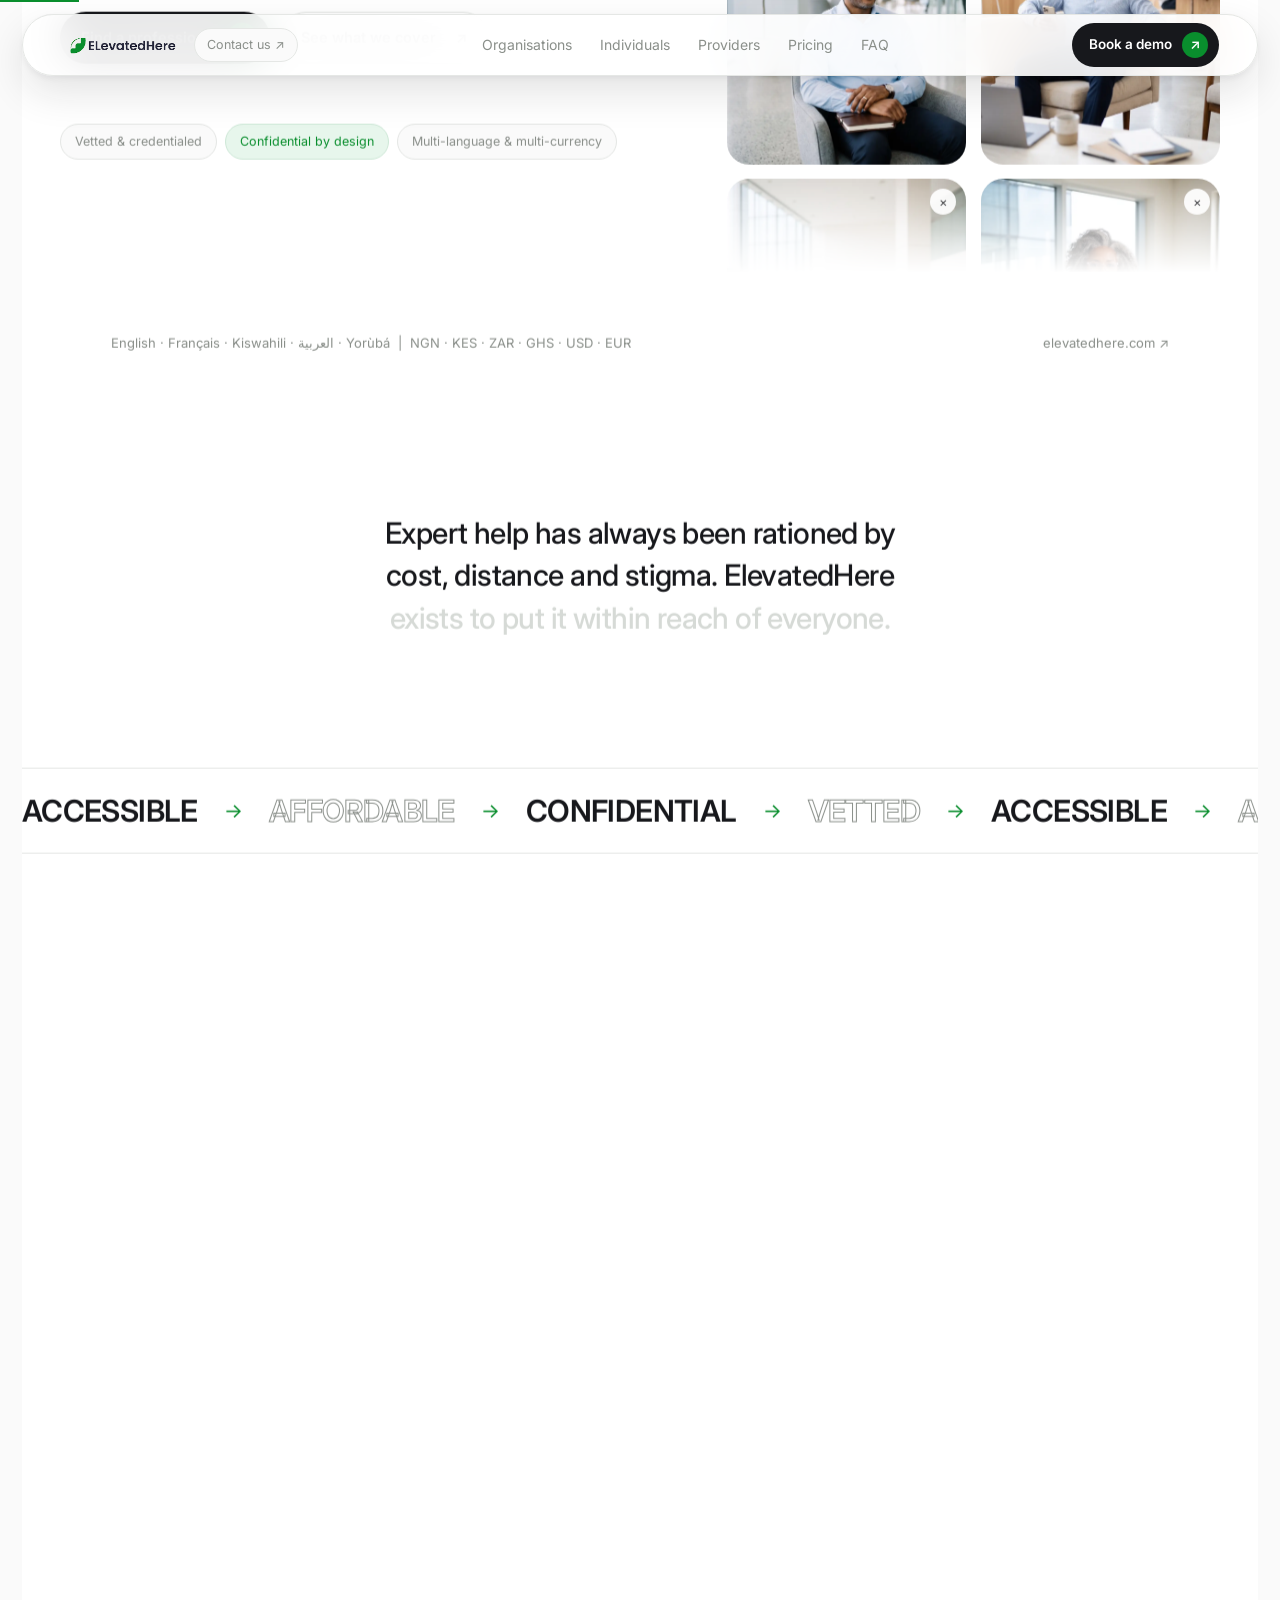
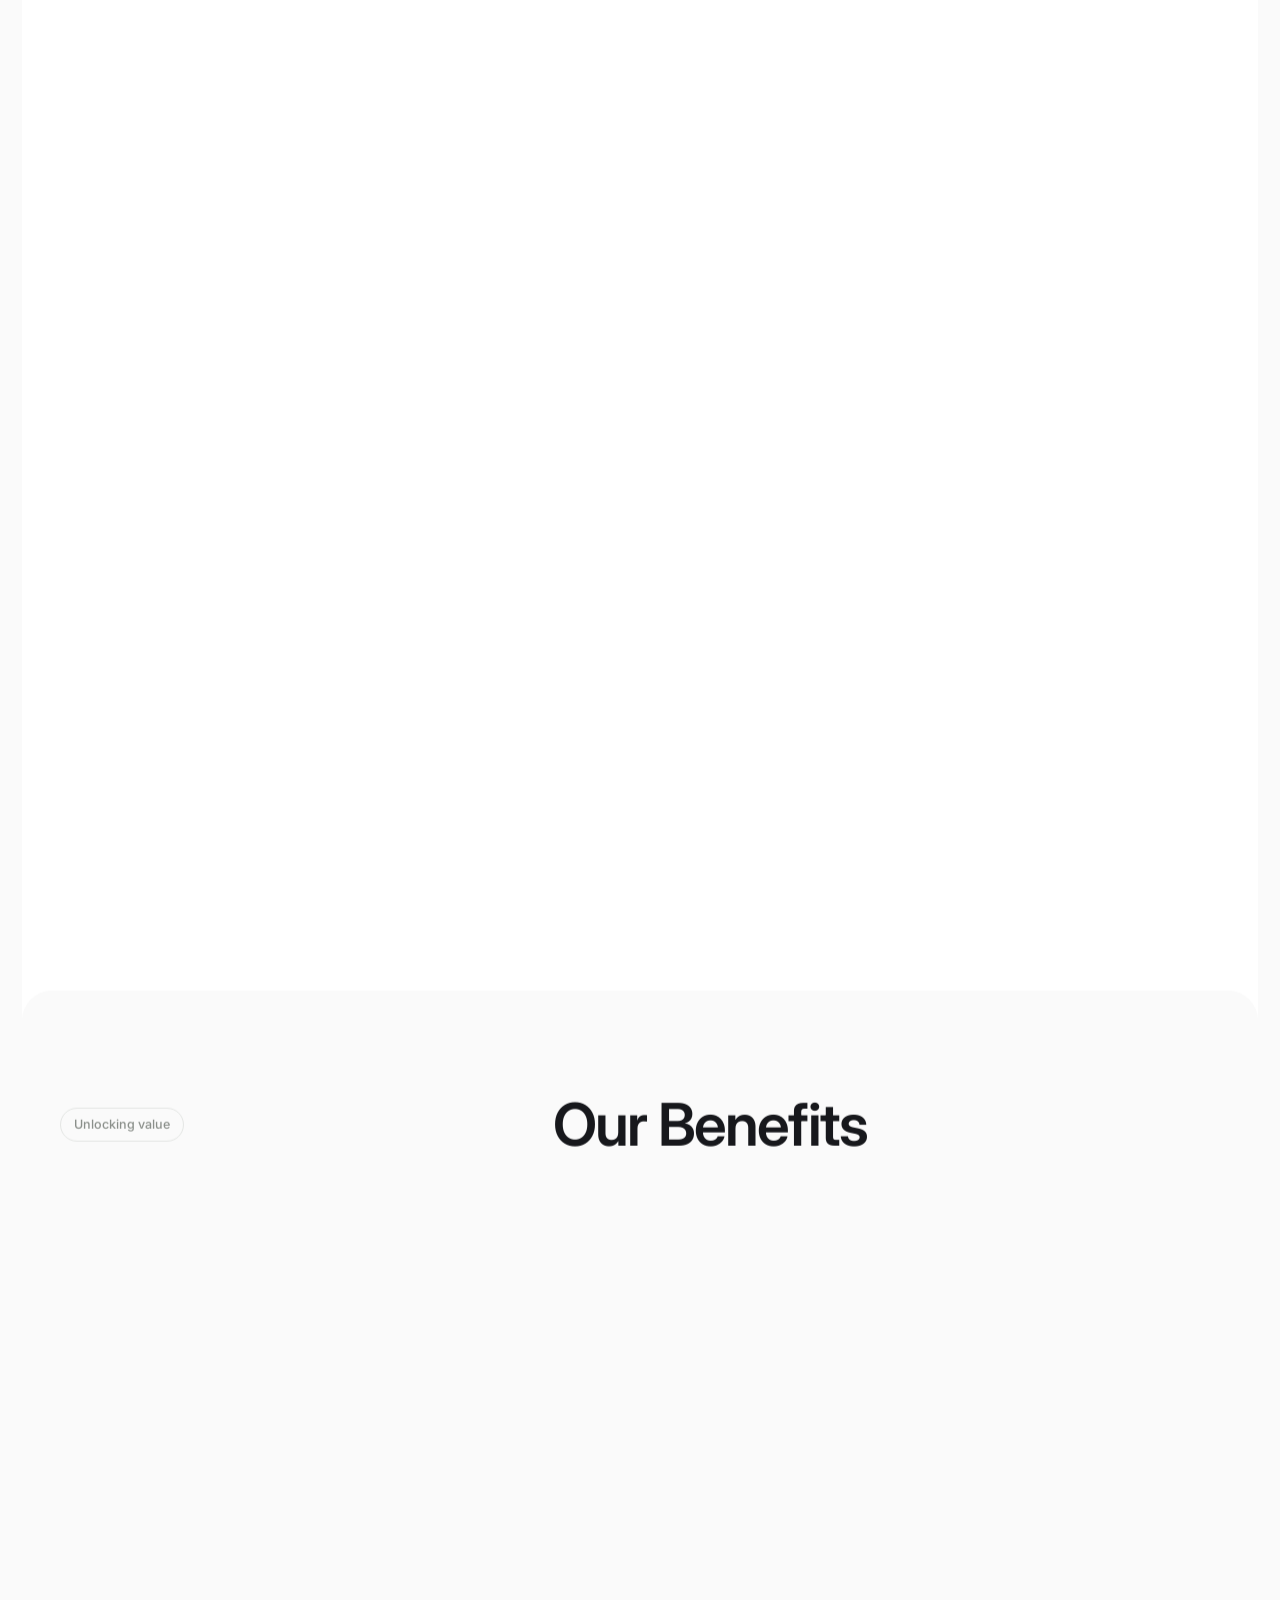
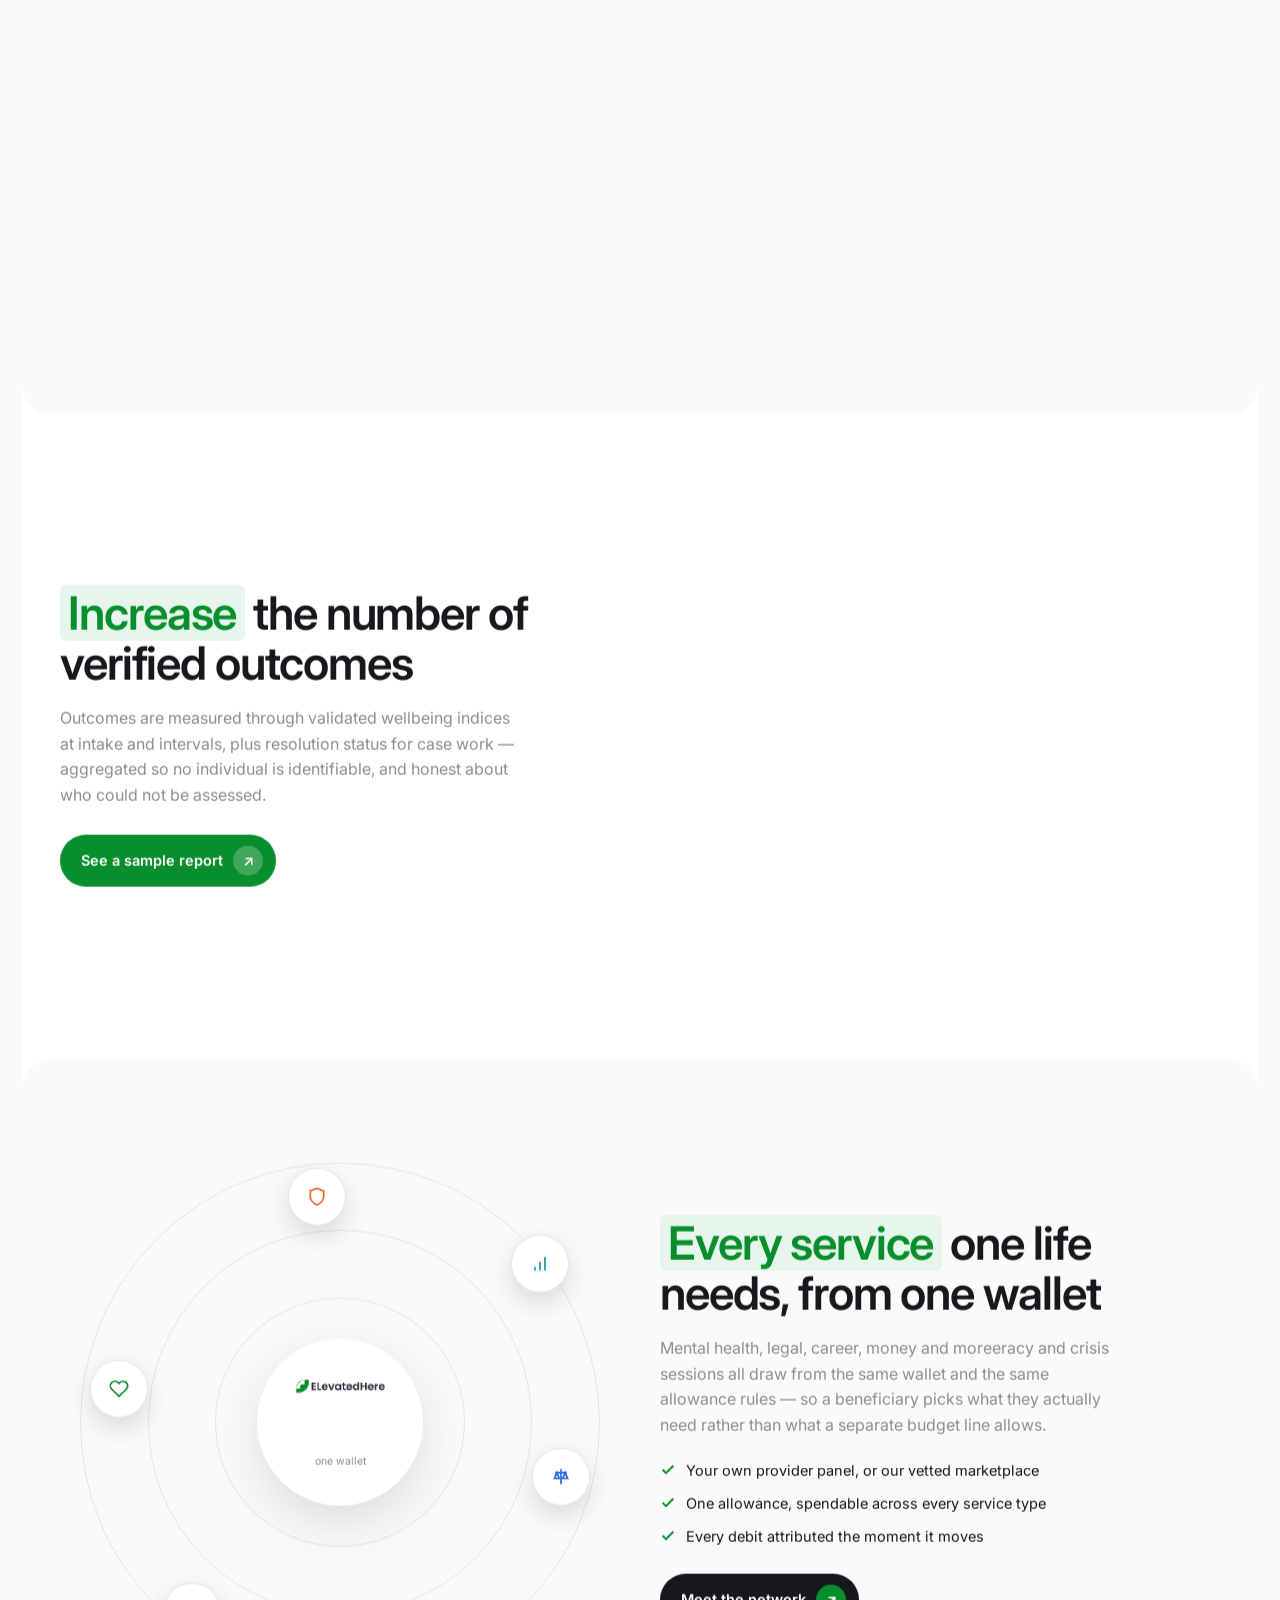
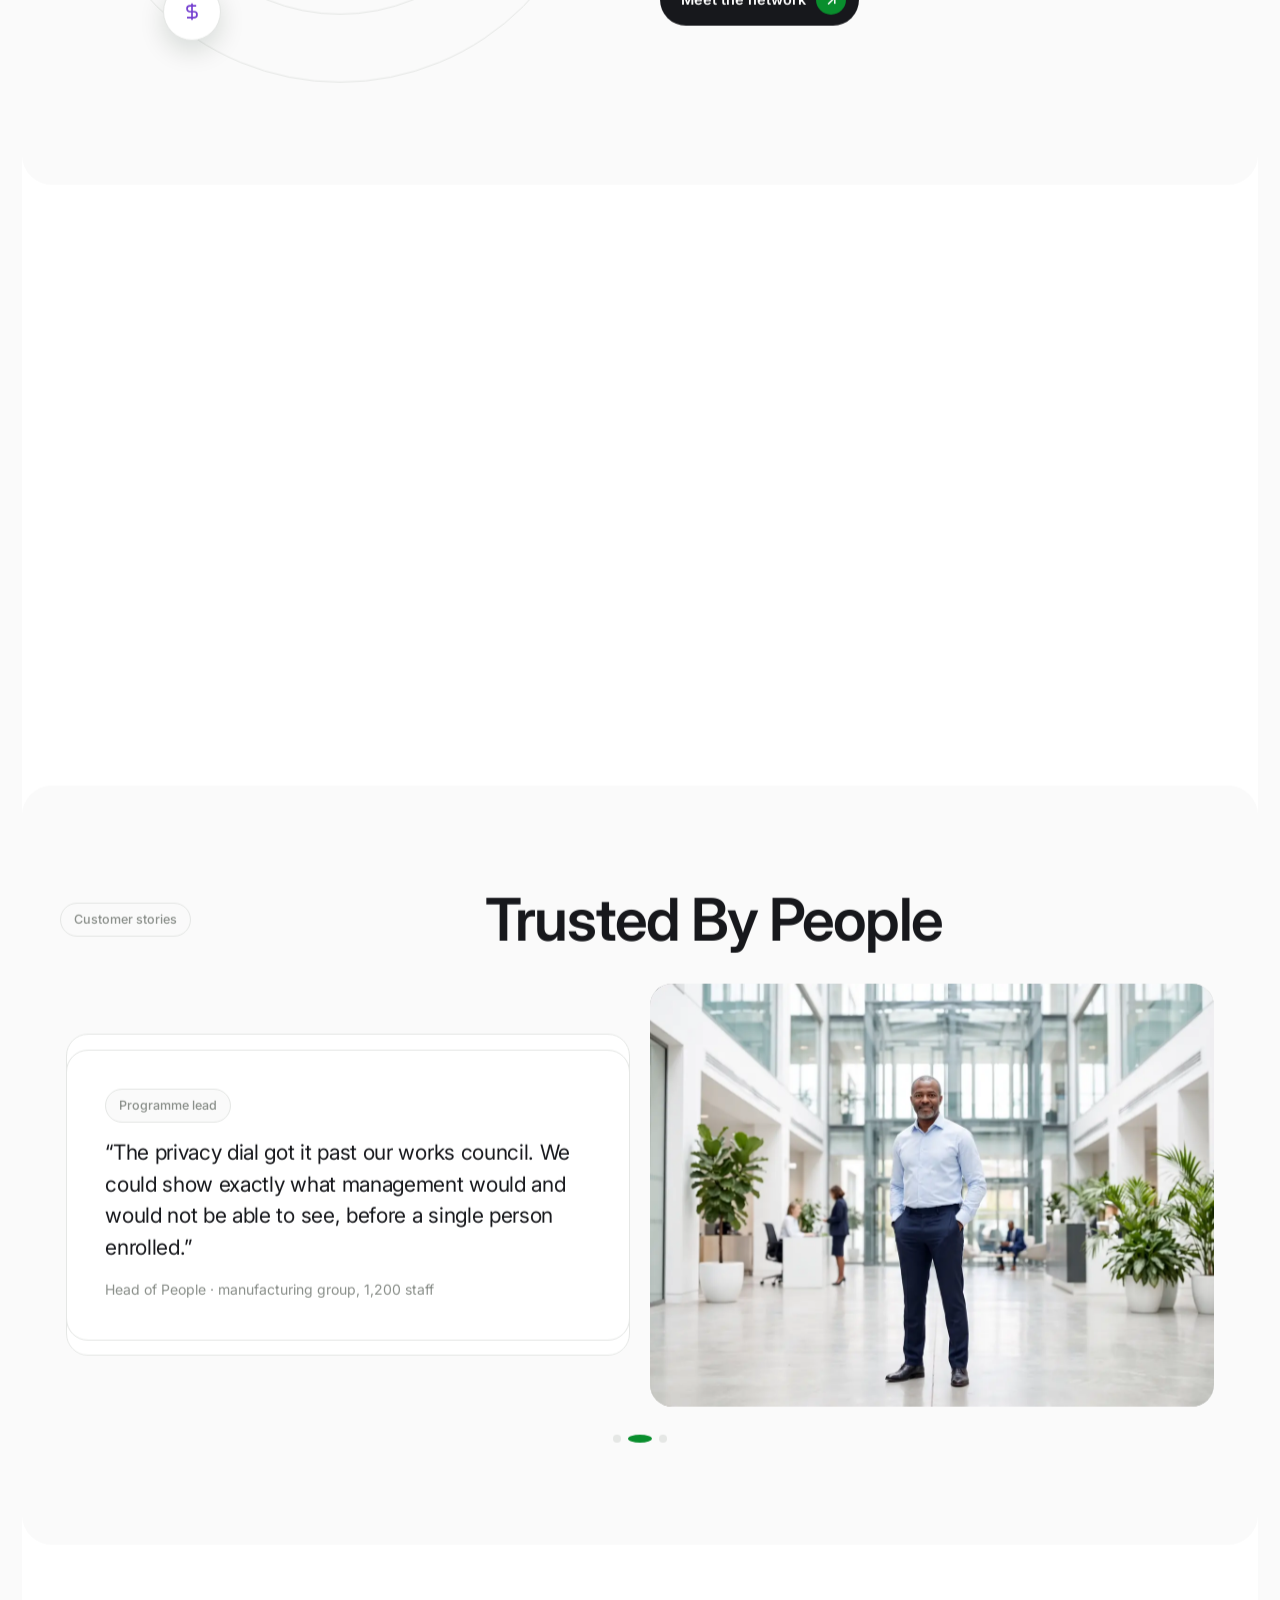
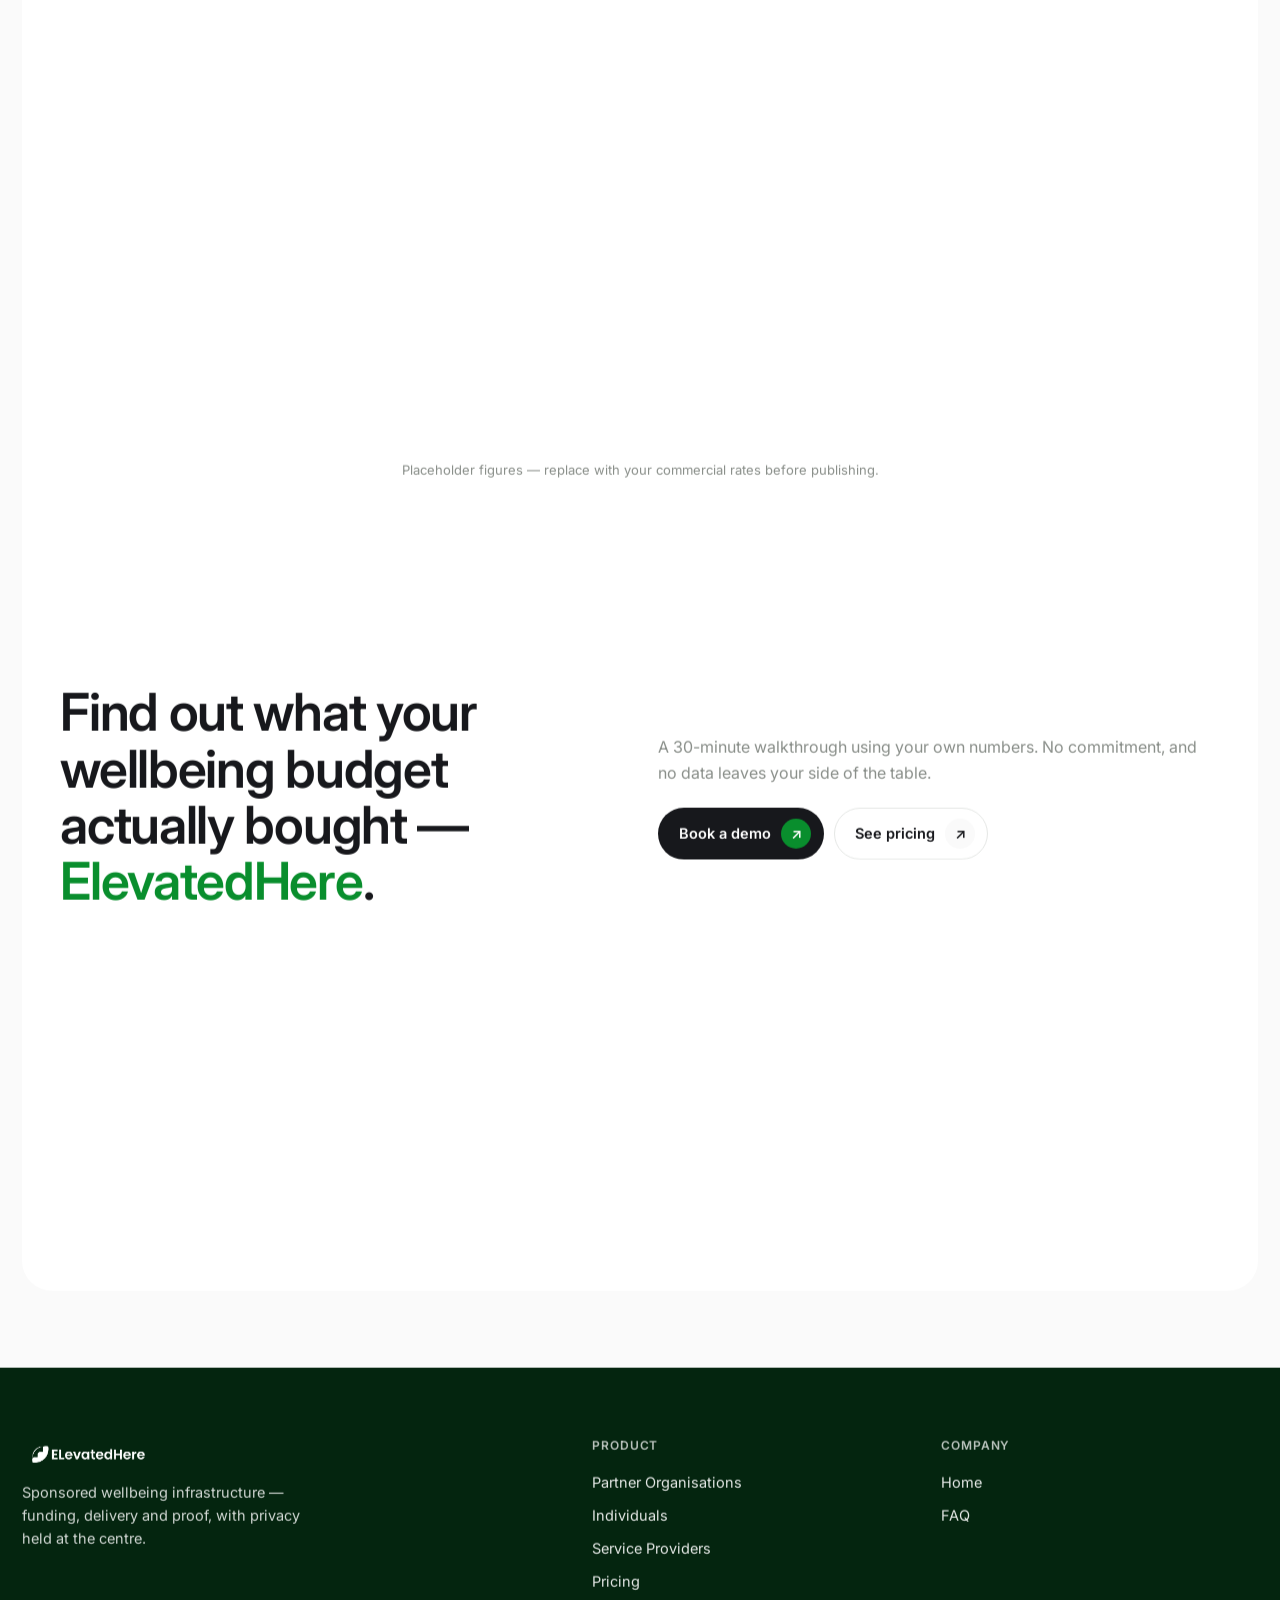
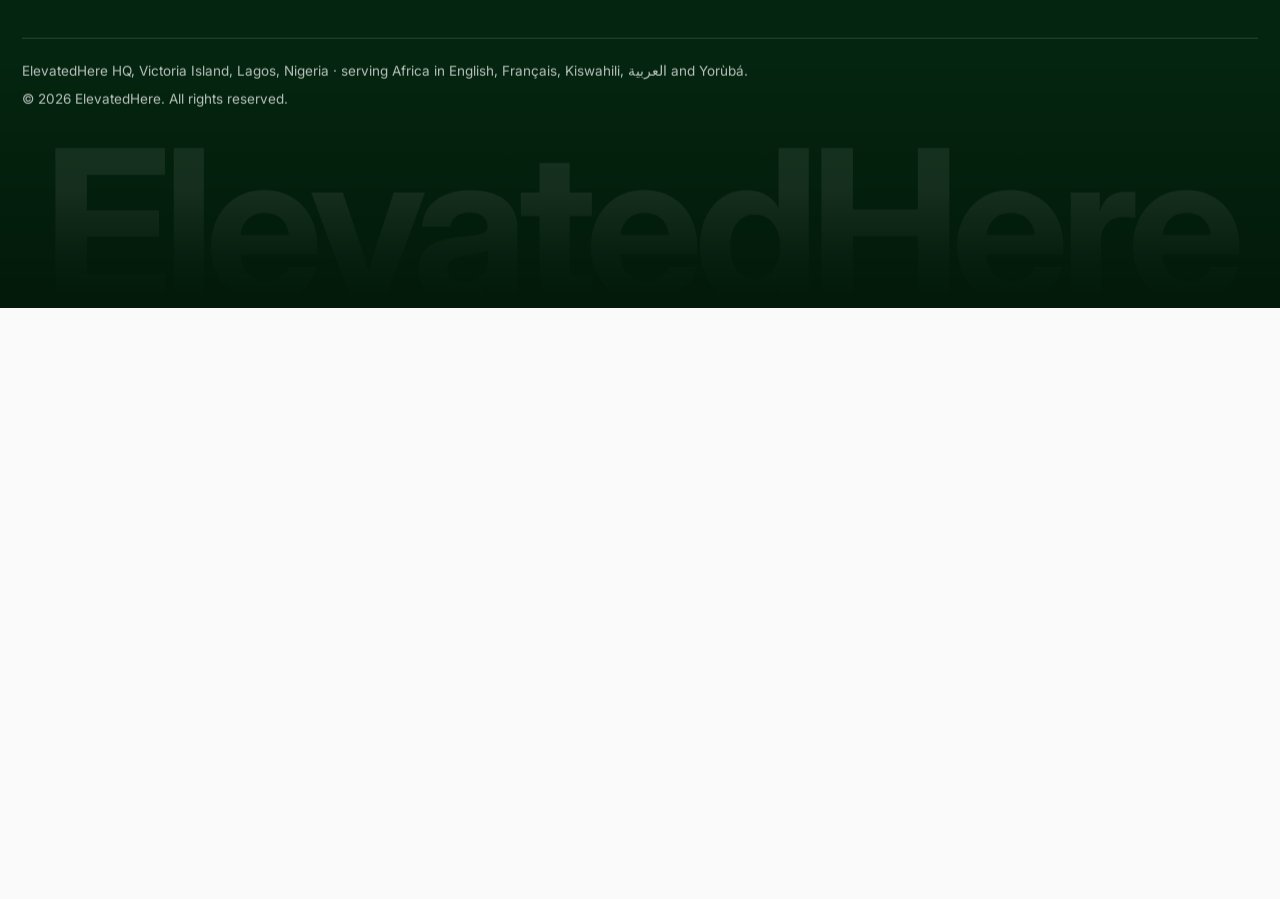
==== commit 24cc0a73: "Seven dimensions, five roles, and the rest of the PRD across every page - Seven dimensions, not eigh" ====
--- a/index.html
+++ b/index.html
@@ -4,7 +4,7 @@
 <meta charset="utf-8">
 <meta name="viewport" content="width=device-width, initial-scale=1">
 <title>ElevatedHere — Empowering Lives, Anytime, Anywhere.</title>
-<meta name="description" content="Africa's social impact and wellness platform. Book vetted professionals across mental health, legal, career, money, relationships, physical and spiritual wellbeing — in your language, in your currency, by video, voice or chat.">
+<meta name="description" content="Africa's social impact and wellness platform. Book vetted professionals across mental health, legal, career, personal growth, money, relationships and physical wellbeing — in your language, in your currency, by video, voice or chat.">
 <link rel="preconnect" href="https://fonts.googleapis.com">
 <link rel="preconnect" href="https://fonts.gstatic.com" crossorigin>
 <link href="https://fonts.googleapis.com/css2?family=Inter:wght@400;500;600;700&display=swap" rel="stylesheet">
@@ -42,7 +42,7 @@
           <span class="line"><span>deserves an <em class="hl" style="font-style:normal">expert</em>.</span></span>
           <span class="line"><span>Anytime, anywhere.</span></span>
         </h1>
-        <p class="hero-sub fade-up d1">ElevatedHere brings <b>vetted African professionals</b> into one place &mdash; across mental health, legal, career, money, relationships, physical and spiritual wellbeing. Book by <b>video, voice or chat</b>, in your language and your currency. <b>Pay yourself, or let an employer, programme or insurer cover it.</b></p>
+        <p class="hero-sub fade-up d1">ElevatedHere brings <b>vetted African professionals</b> into one place &mdash; across mental health, legal, career, personal growth, money, relationships and physical wellbeing. Book by <b>video, voice or chat</b>, in your language and your currency. <b>Pay yourself, or let an employer, programme or insurer cover it.</b></p>
         <div class="hero-actions fade-up d2">
           <a class="btn btn-dark" href="beneficiaries.html">Find a professional <span class="cap">↗</span></a>
           <a class="btn btn-light" href="#dimensions">See what we cover <span class="cap">↗</span></a>
@@ -97,10 +97,10 @@
 <section class="section" id="dimensions">
   <div class="shead reveal">
     <span class="eyebrow">What we cover</span>
-    <h2>Eight dimensions of wellbeing, one platform</h2>
+    <h2>Seven dimensions of wellbeing, one platform</h2>
     <p>Most platforms solve one slice of a life. ElevatedHere aggregates certified professionals across all of it, so the person who needs a lawyer this month and a counsellor the next does not start again somewhere else.</p>
   </div>
-  <div class="cards dim-grid stagger">
+  <div class="cards dim-grid dim-7 stagger">
     <div class="card">
       <h3>Mental health</h3>
       <p>Counselling and clinical support for anxiety, depression, trauma, grief and relationships.</p>
@@ -128,10 +128,6 @@
     <div class="card">
       <h3>Physical wellness</h3>
       <p>Nutrition, chronic-condition support and non-clinical consultations on women&rsquo;s and general health.</p>
-    </div>
-    <div class="card">
-      <h3>Spiritual wellness</h3>
-      <p>Guidance that takes faith and meaning seriously, from practitioners who share the context.</p>
     </div>
   </div>
 </section>
@@ -148,6 +144,41 @@
     <div class="card"><h3>Your employer pays</h3><p>An allowance from a workplace wellness programme. They see that it was used, never what was said.</p></div>
     <div class="card"><h3>A programme pays</h3><p>An NGO, a government ministry or a funder covers a cohort. You claim your place and book like anyone else.</p></div>
     <div class="card"><h3>Insurance pays</h3><p>Check eligibility, submit a claim or get reimbursed, with insurers integrated directly where cover exists.</p></div>
+  </div>
+</section>
+
+<!-- ================= platform capabilities ================= -->
+<section class="section" id="platform">
+  <div class="shead reveal">
+    <span class="eyebrow">The platform</span>
+    <h2>What sits behind a session</h2>
+    <p>Finding the right professional is the hard part. Most of what follows is plumbing &mdash; and the plumbing is where access is usually lost.</p>
+  </div>
+  <div class="cards cap-grid stagger">
+    <div class="card">
+      <h3>Video, voice or chat</h3>
+      <p>Sessions run the way the person wants them to, with secure messaging between appointments. Group sessions and webinars too.</p>
+    </div>
+    <div class="card">
+      <h3>AI that points you somewhere</h3>
+      <p>Automated intake, smart matching on need, language, availability and history, plus a wellness buddy that keeps you accountable between sessions.</p>
+    </div>
+    <div class="card">
+      <h3>Community and events</h3>
+      <p>Moderated, anonymous peer forums by topic, and live group events professionals can host, launch and charge for.</p>
+    </div>
+    <div class="card">
+      <h3>Insurance built in</h3>
+      <p>Eligibility checks, digital claims and reconciliation with insurers, so cover you already hold actually gets used.</p>
+    </div>
+    <div class="card">
+      <h3>Your language, your money</h3>
+      <p>English, Fran&ccedil;ais, Kiswahili, العربية and Yor&ugrave;b&aacute;. NGN, KES, ZAR, GHS, USD and EUR, by card, transfer, wallet or mobile money.</p>
+    </div>
+    <div class="card">
+      <h3>Built to be reachable</h3>
+      <p>Text-to-speech, high-contrast and keyboard paths throughout, on connections and devices that are not the newest.</p>
+    </div>
   </div>
 </section>
 
--- a/assets/components.css
+++ b/assets/components.css
@@ -24,6 +24,21 @@
 .dim-grid, .pay-grid { grid-template-columns: repeat(4,1fr); }
 @media (max-width:1180px) { .dim-grid, .pay-grid { grid-template-columns: repeat(2,1fr); } }
 @media (max-width:620px)  { .dim-grid, .pay-grid { grid-template-columns: 1fr; } }
+/* Seven dimensions: 4 + 3, so the last row centres rather than stranding one card. */
+.dim-7 { grid-template-columns: repeat(12,1fr); }
+.dim-7 > .card { grid-column: span 3; }
+.dim-7 > .card:nth-child(n+5) { grid-column: span 4; }
+@media (max-width:1180px) { .dim-7 { grid-template-columns: repeat(2,1fr); } .dim-7 > .card, .dim-7 > .card:nth-child(n+5) { grid-column: auto; } }
+@media (max-width:620px)  { .dim-7 { grid-template-columns: 1fr; } }
+/* Six platform capabilities, 3-up. */
+.cap-grid { grid-template-columns: repeat(3,1fr); }
+@media (max-width:980px) { .cap-grid { grid-template-columns: repeat(2,1fr); } }
+@media (max-width:620px) { .cap-grid { grid-template-columns: 1fr; } }
+/* Five workspace roles. */
+.role-grid { grid-template-columns: repeat(5,1fr); }
+@media (max-width:1240px) { .role-grid { grid-template-columns: repeat(3,1fr); } }
+@media (max-width:860px)  { .role-grid { grid-template-columns: repeat(2,1fr); } }
+@media (max-width:560px)  { .role-grid { grid-template-columns: 1fr; } }
 .card { background: var(--white); border: 1px solid var(--border); border-radius: var(--r-lg); padding: 24px; display: flex; flex-direction: column; gap: 12px; text-decoration: none; transition: transform .4s var(--ease), box-shadow .4s var(--ease), border-color .3s; }
 a.card:hover { transform: translateY(-5px); box-shadow: var(--shadow); border-color: #cfd8cf; }
 .card h3 { font-size: 19px; }
